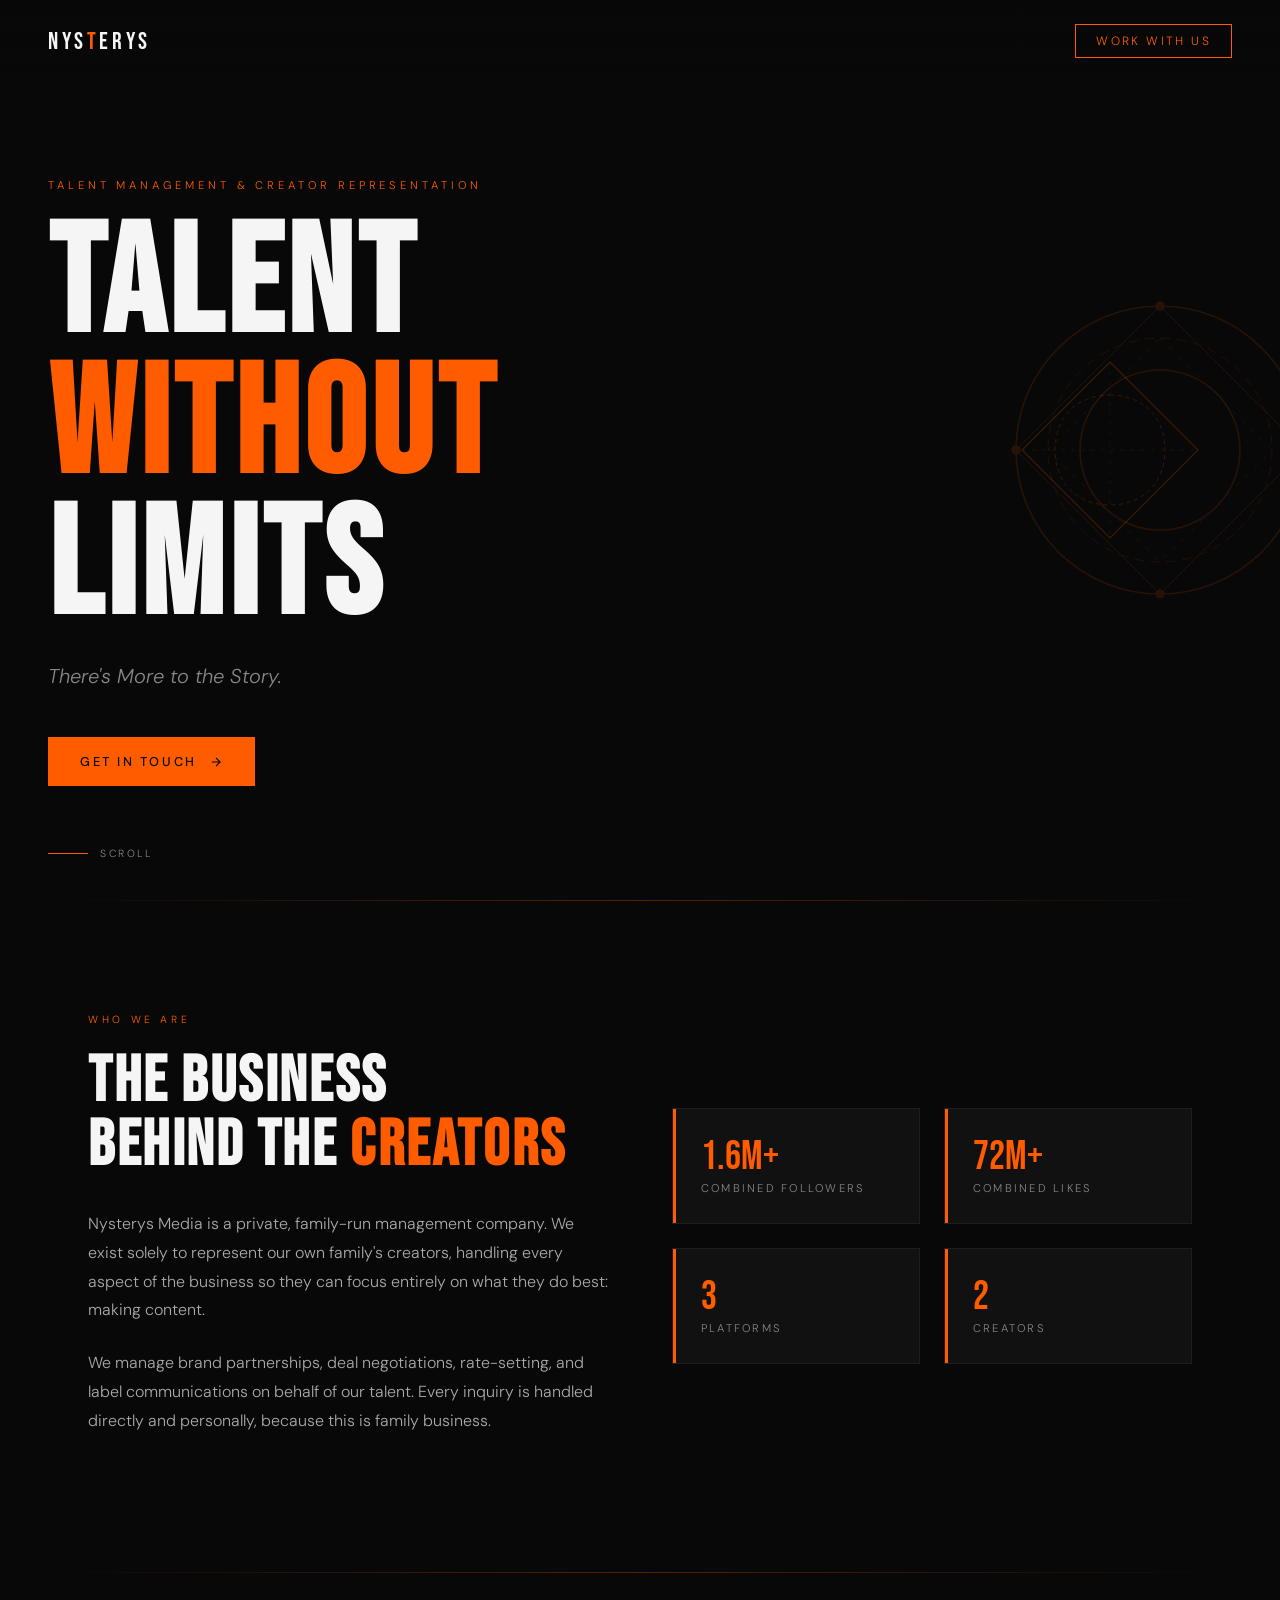
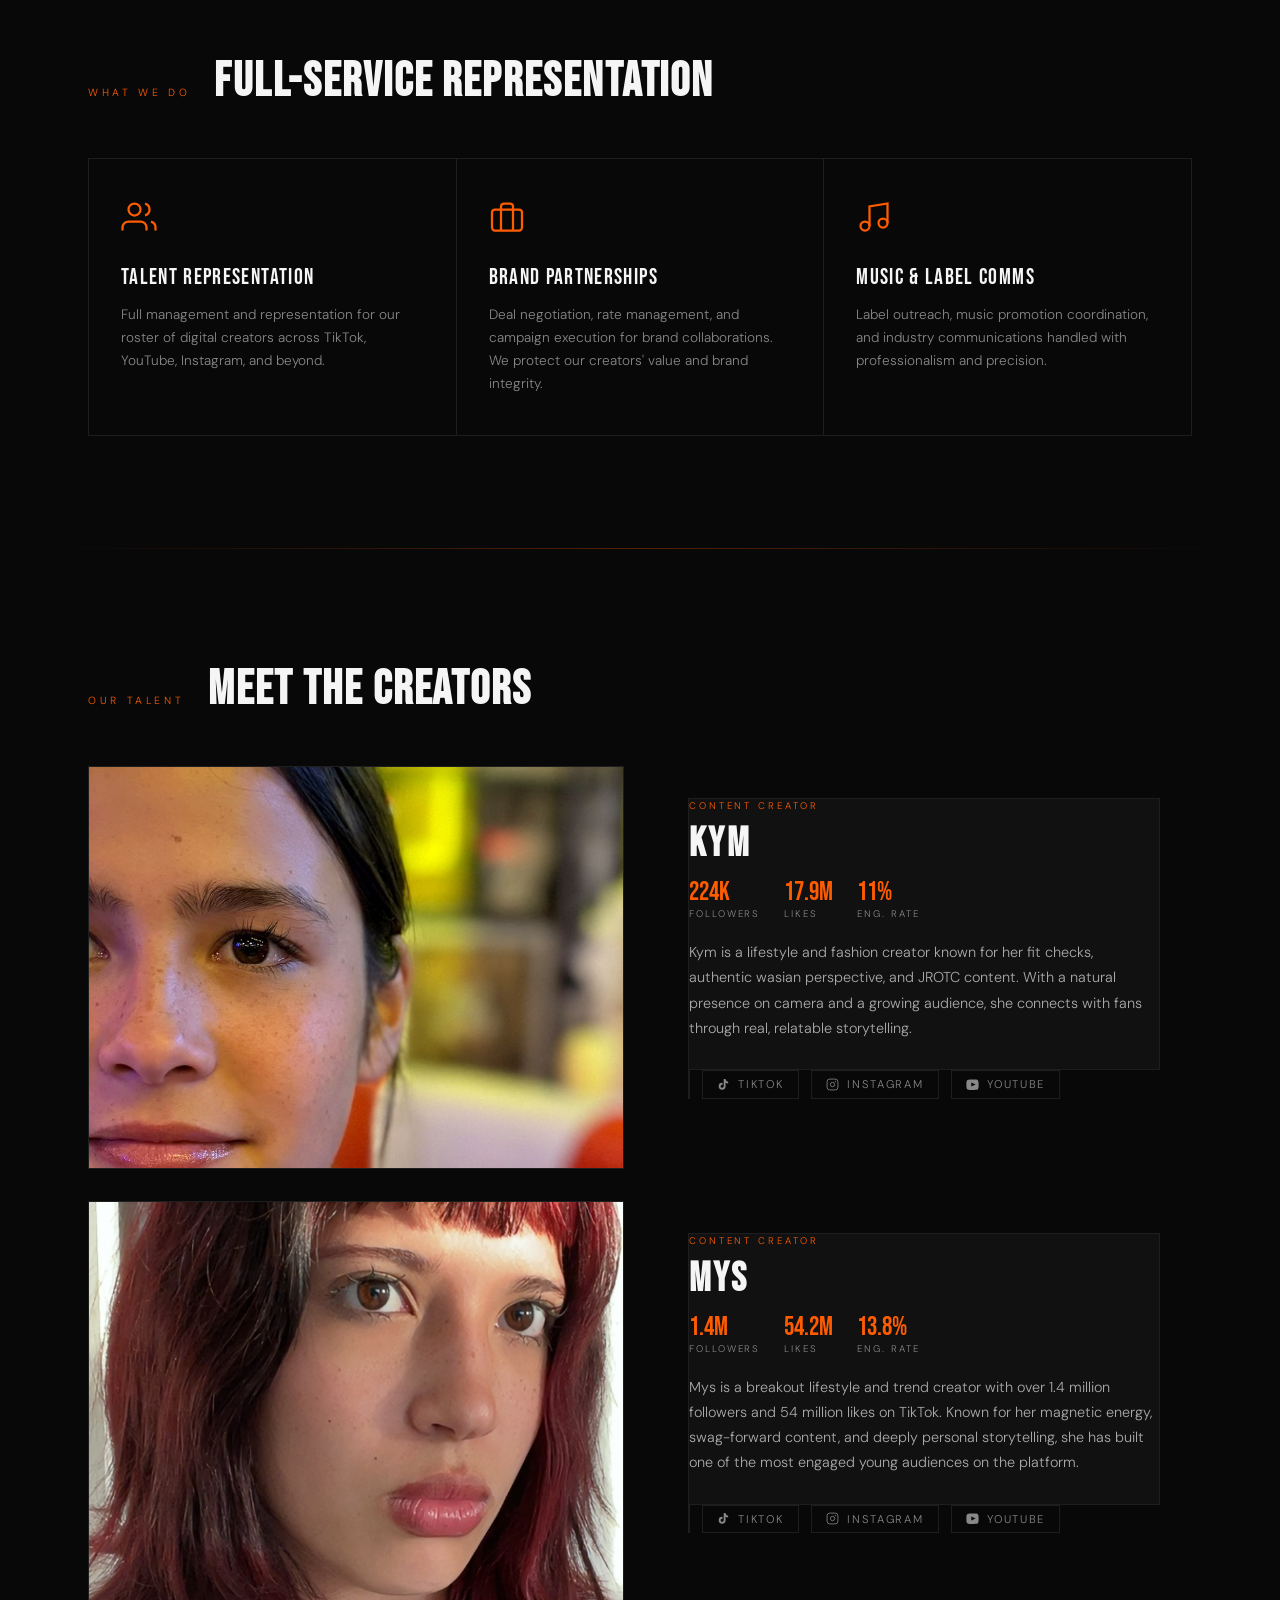
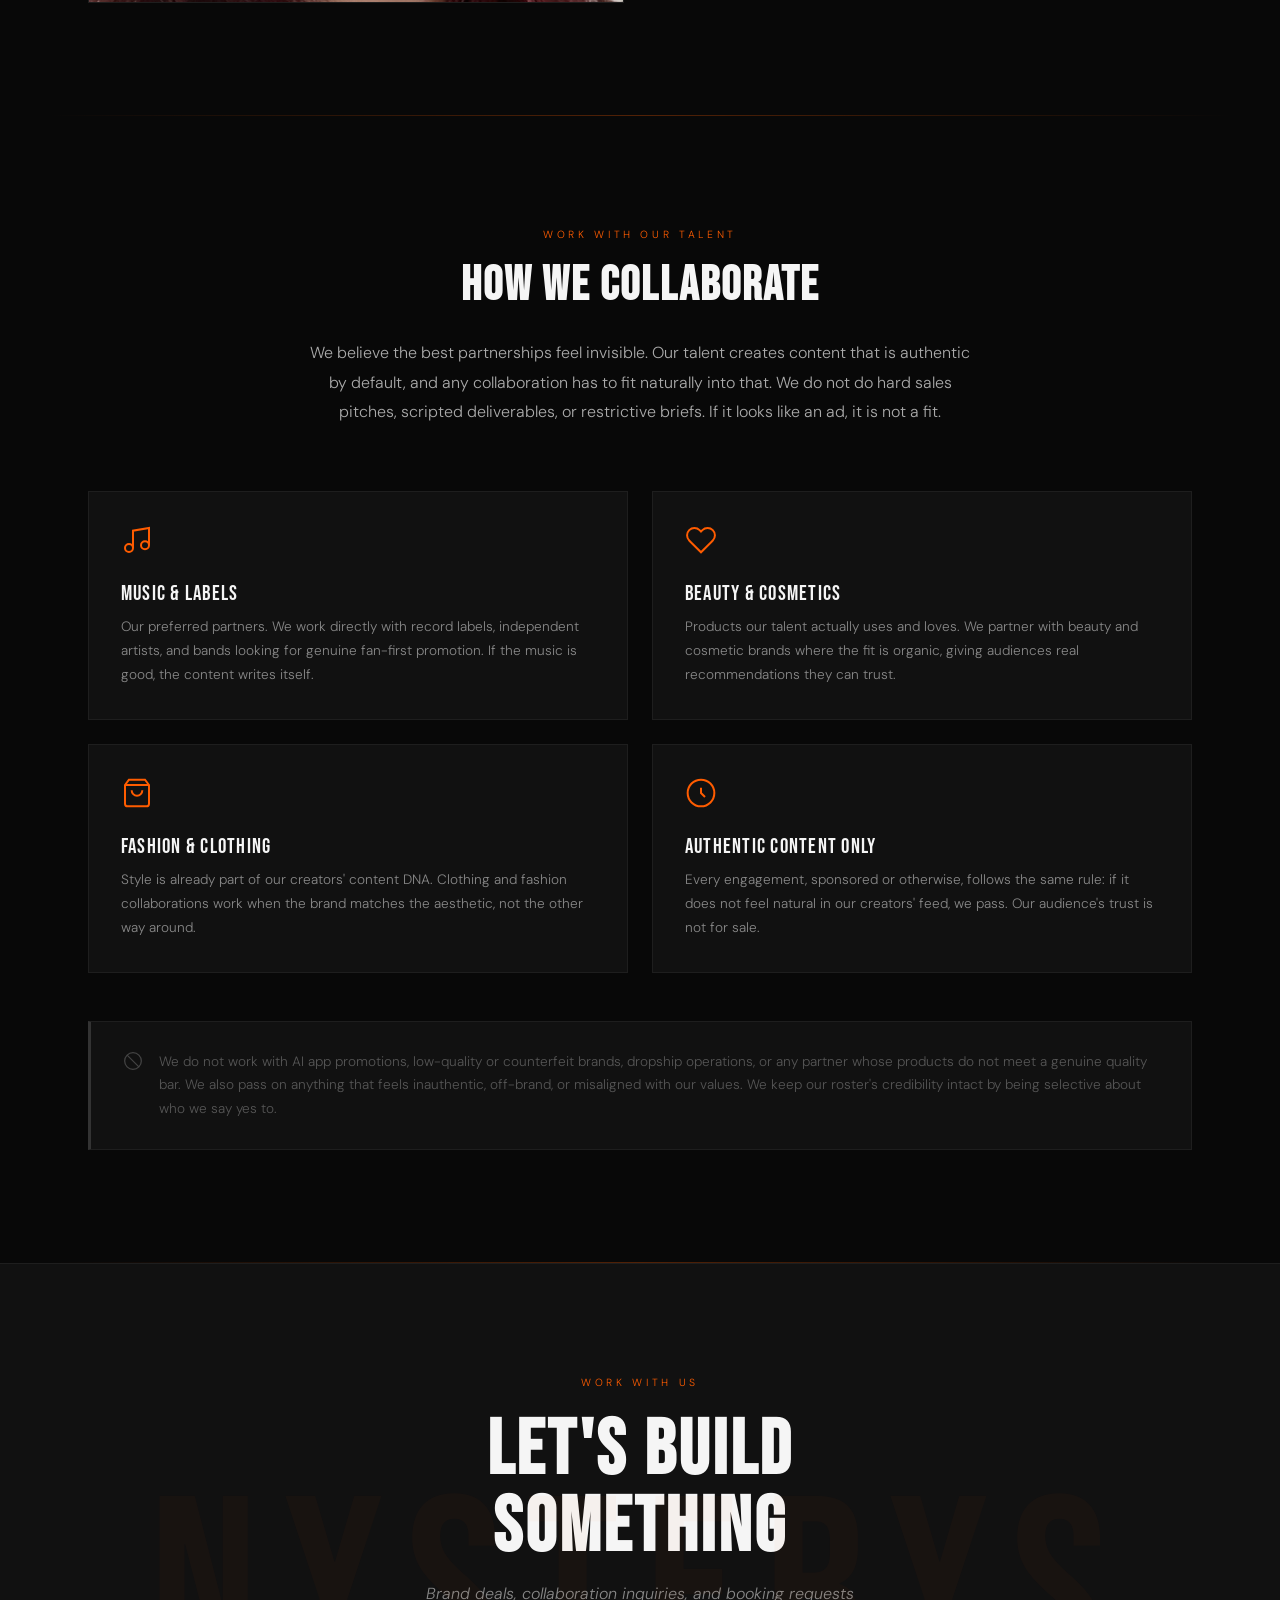
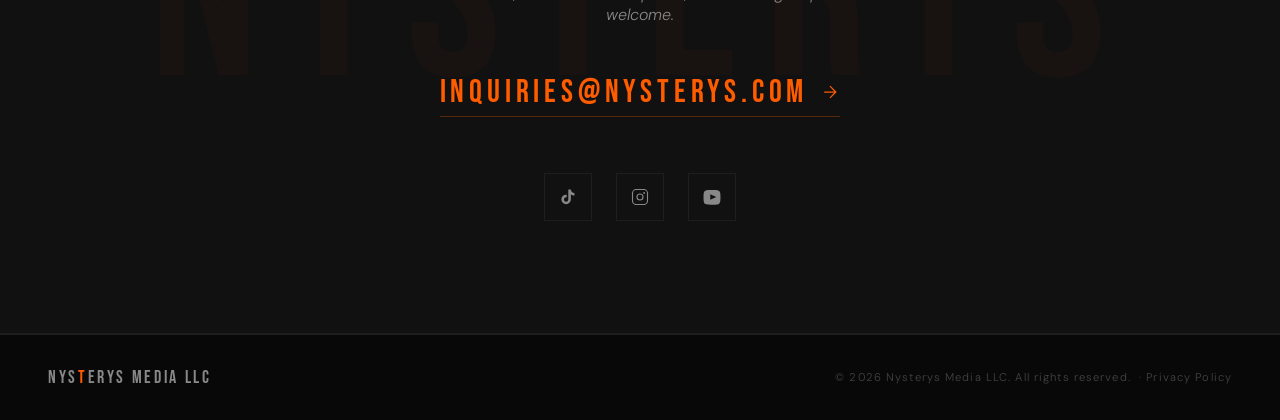
==== index.html @ 9667ef3a "Add creator pages, engagement rate, and Talent Without Limits headline" ====
<!DOCTYPE html>
<html lang="en">
 <head>
  <meta charset="utf-8"/>
  <meta content="width=device-width, initial-scale=1.0" name="viewport"/>
  <title>
   Nysterys Media
  </title>
  <link href="//fonts.googleapis.com" rel="dns-prefetch"/>
  <link crossorigin="" href="https://fonts.googleapis.com" rel="preconnect"/>
  <meta content="#080808" name="theme-color"/>
  <meta content="Nysterys Media is a private talent management company representing an exclusive roster of family creators across TikTok, YouTube, and Instagram." name="description"/>
  <meta content="Nysterys Media" property="og:title"/>
  <meta content="Private talent management representing 1.6M+ followers across TikTok, YouTube, and Instagram." property="og:description"/>
  <meta content="https://nysterys.com/kym.jpg" property="og:image"/>
  <meta content="https://nysterys.com" property="og:url"/>
  <meta content="website" property="og:type"/>
  <meta content="summary_large_image" name="twitter:card"/>
  <meta content="Nysterys Media" name="twitter:title"/>
  <meta content="Private talent management representing 1.6M+ followers across TikTok, YouTube, and Instagram." name="twitter:description"/>
  <meta content="https://nysterys.com/kym.jpg" name="twitter:image"/>
  <link href="https://fonts.googleapis.com/css2?family=Bebas+Neue&amp;family=DM+Sans:ital,wght@0,300;0,400;0,500;1,300&amp;display=swap" rel="stylesheet"/>
  <style>
   *,
*::before,
*::after {
  box-sizing: border-box;
  margin: 0;
  padding: 0
}

:root {
  --black: #080808;
  --surface: #111;
  --border: #1e1e1e;
  --orange: #ff5c00;
  --orange2: #ff8c42;
  --white: #f5f5f5;
  --muted: #888
}

html {
  scroll-behavior: smooth
}

body {
  background: var(--black);
  color: var(--white);
  font-family: 'DM Sans', sans-serif;
  font-weight: 300;
  overflow-x: hidden
}

body::before {
  content: '';
  position: fixed;
  inset: 0;
  background-image: url("data:image/svg+xml,%3CsvgviewBox='00256256'xmlns='http://www.w3.org/2000/svg'%3E%3Cfilterid='n'%3E%3CfeTurbulencetype='fractalNoise'baseFrequency='.9'numOctaves='4'stitchTiles='stitch'/%3E%3C/filter%3E%3Crectwidth='100%25'height='100%25'filter='url(%23n)'opacity='.04'/%3E%3C/svg%3E");
  pointer-events: none;
  z-index: 1000;
  opacity: .35
}

nav {
  position: fixed;
  top: 0;
  left: 0;
  right: 0;
  display: flex;
  align-items: center;
  justify-content: space-between;
  padding: 1.5rem 3rem;
  z-index: 100;
  background: linear-gradient(to bottom, rgba(8, 8, 8, .95), transparent)
}

.nav-logo {
  font-family: 'Bebas Neue', sans-serif;
  font-size: 1.5rem;
  letter-spacing: .15em;
  color: var(--white);
  text-decoration: none
}

.nav-logo span {
  color: var(--orange)
}

.nav-cta {
  font-size: .75rem;
  letter-spacing: .2em;
  text-transform: uppercase;
  color: var(--orange);
  text-decoration: none;
  border: 1px solid var(--orange);
  padding: .5rem 1.25rem;
  transition: background .2s, color .2s
}

.nav-cta:hover {
  background: var(--orange);
  color: var(--black)
}

.hero {
  min-height: 100vh;
  display: flex;
  flex-direction: column;
  justify-content: center;
  align-items: flex-start;
  padding: 8rem 3rem 4rem;
  position: relative;
  overflow: hidden
}

.logo-mark {
  width: 320px;
  height: 320px;
  position: absolute;
  right: -40px;
  top: 50%;
  transform: translateY(-50%);
  opacity: .12;
  animation: spin 40s linear infinite
}

.logo-mark-inner {
  width: 220px;
  height: 220px;
  position: absolute;
  right: 60px;
  top: 50%;
  transform: translateY(-50%);
  opacity: .22;
  animation: spin 25s linear infinite reverse
}

@keyframes spin {
  to {
    transform: translateY(-50%) rotate(360deg)
  }
}

.hero-eyebrow {
  font-size: .7rem;
  letter-spacing: .35em;
  text-transform: uppercase;
  color: var(--orange);
  margin-bottom: 1.5rem;
  opacity: 0;
  animation: fadeUp .8s .2s forwards
}

.hero-title {
  font-family: 'Bebas Neue', sans-serif;
  font-size: clamp(4.5rem, 12vw, 10rem);
  line-height: .92;
  letter-spacing: .03em;
  margin-bottom: 1.5rem;
  opacity: 0;
  animation: fadeUp .8s .4s forwards
}

.hero-title .accent {
  color: var(--orange)
}

.hero-tagline {
  font-size: clamp(1rem, 2vw, 1.25rem);
  font-weight: 300;
  font-style: italic;
  color: var(--muted);
  margin-bottom: 3rem;
  max-width: 480px;
  opacity: 0;
  animation: fadeUp .8s .6s forwards
}

.hero-cta {
  display: inline-flex;
  align-items: center;
  gap: .75rem;
  background: var(--orange);
  color: var(--black);
  font-size: .8rem;
  font-weight: 500;
  letter-spacing: .2em;
  text-transform: uppercase;
  text-decoration: none;
  padding: 1rem 2rem;
  opacity: 0;
  animation: fadeUp .8s .8s forwards;
  transition: background .2s, gap .2s
}

.hero-cta:hover {
  background: var(--orange2);
  gap: 1.25rem
}

.hero-cta svg {
  width: 14px;
  height: 14px
}

.hero-scroll {
  position: absolute;
  bottom: 2.5rem;
  left: 3rem;
  display: flex;
  align-items: center;
  gap: .75rem;
  font-size: .65rem;
  letter-spacing: .25em;
  text-transform: uppercase;
  color: var(--muted);
  opacity: 0;
  animation: fadeUp .8s 1.2s forwards
}

.scroll-line {
  width: 40px;
  height: 1px;
  background: var(--orange);
  animation: scrollPulse 2s infinite
}

@keyframes scrollPulse {

  0%,
  100% {
    width: 40px
  }

  50% {
    width: 60px
  }
}

@keyframes fadeUp {
  from {
    opacity: 0;
    transform: translateY(24px)
  }

  to {
    opacity: 1;
    transform: translateY(0)
  }
}

.divider {
  height: 1px;
  background: linear-gradient(to right, transparent, var(--orange), transparent);
  margin: 0 3rem;
  opacity: .3
}

.about {
  padding: 7rem 3rem;
  display: grid;
  grid-template-columns: 1fr 1fr;
  gap: 4rem;
  align-items: center;
  max-width: 1200px;
  margin: 0 auto
}

.about-label {
  font-size: .65rem;
  letter-spacing: .35em;
  text-transform: uppercase;
  color: var(--orange);
  margin-bottom: 1.5rem
}

.about-heading {
  font-family: 'Bebas Neue', sans-serif;
  font-size: clamp(2.5rem, 5vw, 4rem);
  line-height: 1;
  letter-spacing: .04em;
  margin-bottom: 2rem
}

.about-heading span {
  color: var(--orange)
}

.about-body {
  font-size: 1rem;
  line-height: 1.8;
  color: #aaa;
  margin-bottom: 1.5rem
}

.about-stats {
  display: grid;
  grid-template-columns: 1fr 1fr;
  gap: 1.5rem
}

.stat {
  background: var(--surface);
  border: 1px solid var(--border);
  padding: 1.75rem;
  position: relative;
  overflow: hidden
}

.stat::before {
  content: '';
  position: absolute;
  top: 0;
  left: 0;
  width: 3px;
  height: 100%;
  background: var(--orange)
}

.stat-number {
  font-family: 'Bebas Neue', sans-serif;
  font-size: 2.5rem;
  color: var(--orange);
  line-height: 1;
  margin-bottom: .25rem
}

.stat-label {
  font-size: .7rem;
  letter-spacing: .2em;
  text-transform: uppercase;
  color: var(--muted)
}

.services {
  padding: 5rem 3rem 7rem;
  max-width: 1200px;
  margin: 0 auto
}

.section-header {
  display: flex;
  align-items: baseline;
  gap: 1.5rem;
  margin-bottom: 3rem
}

.section-label {
  font-size: .65rem;
  letter-spacing: .35em;
  text-transform: uppercase;
  color: var(--orange)
}

.section-title {
  font-family: 'Bebas Neue', sans-serif;
  font-size: clamp(2rem, 4vw, 3rem);
  letter-spacing: .04em
}

.services-grid {
  display: grid;
  grid-template-columns: repeat(3, 1fr);
  gap: 1px;
  background: var(--border);
  border: 1px solid var(--border)
}

.service-card {
  background: var(--black);
  padding: 2.5rem 2rem;
  transition: background .3s;
  position: relative;
  overflow: hidden
}

.service-card::after {
  content: '';
  position: absolute;
  bottom: 0;
  left: 0;
  right: 0;
  height: 2px;
  background: var(--orange);
  transform: scaleX(0);
  transition: transform .3s;
  transform-origin: left
}

.service-card:hover {
  background: var(--surface)
}

.service-card:hover::after {
  transform: scaleX(1)
}

.service-icon {
  width: 36px;
  height: 36px;
  margin-bottom: 1.5rem;
  color: var(--orange)
}

.service-name {
  font-family: 'Bebas Neue', sans-serif;
  font-size: 1.4rem;
  letter-spacing: .06em;
  margin-bottom: .75rem
}

.service-desc {
  font-size: .85rem;
  line-height: 1.7;
  color: var(--muted)
}

.contact {
  background: var(--surface);
  border-top: 1px solid var(--border);
  border-bottom: 1px solid var(--border);
  padding: 7rem 3rem;
  text-align: center;
  position: relative;
  overflow: hidden
}

.contact::before {
  content: 'NYSTERYS';
  position: absolute;
  font-family: 'Bebas Neue', sans-serif;
  font-size: 20vw;
  color: rgba(255, 92, 0, .03);
  top: 50%;
  left: 50%;
  transform: translate(-50%, -50%);
  pointer-events: none;
  white-space: nowrap;
  letter-spacing: .1em
}

.contact-label {
  font-size: .65rem;
  letter-spacing: .35em;
  text-transform: uppercase;
  color: var(--orange);
  margin-bottom: 1.5rem
}

.contact-heading {
  font-family: 'Bebas Neue', sans-serif;
  font-size: clamp(2.5rem, 6vw, 5rem);
  letter-spacing: .04em;
  line-height: 1;
  margin-bottom: 1rem
}

.contact-sub {
  font-size: 1rem;
  color: var(--muted);
  font-style: italic;
  margin-bottom: 3rem;
  max-width: 440px;
  margin-left: auto;
  margin-right: auto
}

.contact-email {
  display: inline-flex;
  align-items: center;
  gap: .75rem;
  font-family: 'Bebas Neue', sans-serif;
  font-size: clamp(1.2rem, 3vw, 2rem);
  letter-spacing: .15em;
  color: var(--orange);
  text-decoration: none;
  border-bottom: 1px solid rgba(255, 92, 0, .3);
  padding-bottom: .25rem;
  transition: border-color .2s, gap .2s;
  margin-bottom: 3.5rem
}

.contact-email:hover {
  border-color: var(--orange);
  gap: 1.25rem
}

.social-links {
  display: flex;
  justify-content: center;
  gap: 1.5rem
}

.social-link {
  display: flex;
  align-items: center;
  justify-content: center;
  width: 48px;
  height: 48px;
  border: 1px solid var(--border);
  color: var(--muted);
  text-decoration: none;
  transition: border-color .2s, color .2s, background .2s
}

.social-link:hover {
  border-color: var(--orange);
  color: var(--orange);
  background: rgba(255, 92, 0, .06)
}

.social-link svg {
  width: 18px;
  height: 18px
}

footer {
  padding: 2rem 3rem;
  display: flex;
  align-items: center;
  justify-content: space-between;
  border-top: 1px solid var(--border)
}

.footer-logo {
  font-family: 'Bebas Neue', sans-serif;
  font-size: 1.1rem;
  letter-spacing: .15em;
  color: var(--muted)
}

.footer-logo span {
  color: var(--orange)
}

.footer-copy {
  font-size: .7rem;
  letter-spacing: .1em;
  color: #444
}

.roster {
  padding: 7rem 3rem;
  max-width: 1200px;
  margin: 0 auto
}

.roster-grid {
  display: grid;
  grid-template-columns: 1fr 1fr;
  gap: 2rem;
  margin-top: 3rem
}

.talent-card {
  background: var(--surface);
  border: 1px solid var(--border);
  overflow: hidden;
  position: relative;
  transition: border-color .3s;
  display: block;
  text-decoration: none;
  color: inherit;
  cursor: pointer
}

.talent-card:hover {
  border-color: var(--orange)
}

.talent-card::before {
  content: '';
  position: absolute;
  top: 0;
  left: 0;
  right: 0;
  height: 3px;
  background: linear-gradient(to right, var(--orange), var(--orange2));
  transform: scaleX(0);
  transform-origin: left;
  transition: transform .4s ease;
  z-index: 2
}

.talent-card:hover::before {
  transform: scaleX(1)
}

.talent-photo {
  width: 100%;
  aspect-ratio: 4/3;
  background: #161616;
  position: relative;
  overflow: hidden;
  display: flex;
  align-items: center;
  justify-content: center
}

.talent-photo img {
  width: 100%;
  height: 100%;
  object-fit: cover;
  display: block;
  transition: transform .5s ease
}

.talent-card:hover .talent-photo img {
  transform: scale(1.04)
}

.talent-placeholder {
  width: 100%;
  height: 100%;
  display: flex;
  align-items: center;
  justify-content: center;
  background: linear-gradient(135deg, #141414 0, #1a1a1a 100%);
  position: relative;
  overflow: hidden
}

.talent-placeholder::after {
  content: '';
  position: absolute;
  inset: 0;
  background: radial-gradient(ellipse at 50% 0, rgba(255, 92, 0, .08) 0, transparent 70%)
}

.placeholder-initial {
  font-family: 'Bebas Neue', sans-serif;
  font-size: 8rem;
  color: rgba(255, 92, 0, .15);
  letter-spacing: .05em;
  position: relative;
  z-index: 1;
  user-select: none
}

.placeholder-ring {
  position: absolute;
  border: 1px solid rgba(255, 92, 0, .1);
  border-radius: 50%
}

.placeholder-ring:nth-child(1) {
  width: 200px;
  height: 200px
}

.placeholder-ring:nth-child(2) {
  width: 280px;
  height: 280px;
  border-style: dashed
}

.placeholder-ring:nth-child(3) {
  width: 360px;
  height: 360px
}

.talent-body {
  padding: 2rem
}

.talent-tag {
  font-size: .6rem;
  letter-spacing: .3em;
  text-transform: uppercase;
  color: var(--orange);
  margin-bottom: .75rem
}

.talent-name {
  font-family: 'Bebas Neue', sans-serif;
  font-size: 2.5rem;
  letter-spacing: .06em;
  line-height: 1;
  margin-bottom: 1rem
}

.talent-bio {
  font-size: .9rem;
  line-height: 1.75;
  color: #aaa;
  margin-bottom: 1.75rem
}

.talent-socials {
  display: flex;
  gap: .75rem
}

.talent-social {
  display: inline-flex;
  align-items: center;
  gap: .5rem;
  font-size: .7rem;
  letter-spacing: .15em;
  text-transform: uppercase;
  color: var(--muted);
  text-decoration: none;
  border: 1px solid var(--border);
  padding: .4rem .9rem;
  transition: border-color .2s, color .2s
}

.talent-social:hover {
  border-color: var(--orange);
  color: var(--orange)
}

.talent-social svg {
  width: 13px;
  height: 13px
}

@media(max-width:768px) {
  nav {
    padding: 1.25rem 1.5rem
  }

  .hero {
    padding: 7rem 1.5rem 4rem
  }

  .logo-mark,
  .logo-mark-inner {
    display: none
  }

  .about {
    grid-template-columns: 1fr;
    padding: 4rem 1.5rem
  }

  .services {
    padding: 3rem 1.5rem 5rem
  }

  .services-grid {
    grid-template-columns: 1fr
  }

  .roster {
    padding: 4rem 1.5rem
  }

  .roster-grid {
    grid-template-columns: 1fr
  }

  .contact {
    padding: 5rem 1.5rem
  }

  footer {
    flex-direction: column;
    gap: 1rem;
    text-align: center;
    padding: 1.5rem
  }

  .hero-scroll {
    left: 1.5rem
  }

  .divider {
    margin: 0 1.5rem
  }
}

.talent-stats {
  display: flex;
  gap: 1.5rem;
  margin-bottom: 1.25rem
}

.talent-stat {
  display: flex;
  flex-direction: column
}

.stat-val {
  font-family: 'Bebas Neue', sans-serif;
  font-size: 1.6rem;
  color: var(--orange);
  line-height: 1
}

.stat-lbl {
  font-size: .6rem;
  letter-spacing: .2em;
  text-transform: uppercase;
  color: var(--muted);
  margin-top: .1rem
}

.partner {
  padding: 7rem 3rem;
  max-width: 1200px;
  margin: 0 auto
}

.partner-intro {
  max-width: 680px;
  margin: 0 auto 4rem;
  text-align: center
}

.partner-intro .section-label {
  display: block;
  margin-bottom: 1rem
}

.partner-intro .section-title {
  margin-bottom: 1.5rem
}

.partner-intro p {
  font-size: 1rem;
  line-height: 1.85;
  color: #aaa
}

.partner-grid {
  display: grid;
  grid-template-columns: 1fr 1fr;
  gap: 1.5rem;
  margin-bottom: 3rem
}

.partner-card {
  background: var(--surface);
  border: 1px solid var(--border);
  padding: 2rem;
  position: relative;
  overflow: hidden;
  transition: border-color .3s
}

.partner-card::before {
  content: '';
  position: absolute;
  top: 0;
  left: 0;
  width: 3px;
  height: 100%;
  background: var(--orange);
  transform: scaleY(0);
  transition: transform .3s;
  transform-origin: top
}

.partner-card:hover {
  border-color: var(--orange)
}

.partner-card:hover::before {
  transform: scaleY(1)
}

.partner-card-icon {
  width: 32px;
  height: 32px;
  color: var(--orange);
  margin-bottom: 1.25rem
}

.partner-card-title {
  font-family: 'Bebas Neue', sans-serif;
  font-size: 1.3rem;
  letter-spacing: .06em;
  margin-bottom: .6rem
}

.partner-card-text {
  font-size: .85rem;
  line-height: 1.75;
  color: var(--muted)
}

.partner-nope {
  background: var(--surface);
  border: 1px solid var(--border);
  border-left: 3px solid #333;
  padding: 1.75rem 2rem;
  display: flex;
  align-items: flex-start;
  gap: 1rem
}

.partner-nope-icon {
  flex-shrink: 0;
  margin-top: .1rem;
  color: #444
}

.partner-nope-text {
  font-size: .85rem;
  line-height: 1.75;
  color: #555
}

@media(max-width:768px) {
  .partner {
    padding: 4rem 1.5rem
  }

  .partner-grid {
    grid-template-columns: 1fr
  }
}
  </style>
 </head>
 <body>
  <nav>
   <a class="nav-logo" href="#">
    NYS<span>T</span>ERYS
   </a>
   <a class="nav-cta" href="#contact">
    Work With Us
   </a>
  </nav>
  <section class="hero">
   <svg class="logo-mark" fill="none" viewBox="0 0 200 200" xmlns="http://www.w3.org/2000/svg">
    <circle cx="100" cy="100" r="90" stroke="#FF5C00" stroke-width="1">
    </circle>
    <circle cx="100" cy="100" r="70" stroke="#FF5C00" stroke-dasharray="6 4" stroke-width=".5">
    </circle>
    <circle cx="100" cy="100" r="50" stroke="#FF5C00" stroke-width="1">
    </circle>
    <path d="M100 10 L190 100 L100 190 L10 100 Z" stroke="#FF5C00" stroke-width=".5">
    </path>
    <path d="M100 30 L170 100 L100 170 L30 100 Z" stroke="#FF5C00" stroke-dasharray="3 5" stroke-width=".5">
    </path>
    <circle cx="100" cy="10" fill="#FF5C00" r="3">
    </circle>
    <circle cx="190" cy="100" fill="#FF5C00" r="3">
    </circle>
    <circle cx="100" cy="190" fill="#FF5C00" r="3">
    </circle>
    <circle cx="10" cy="100" fill="#FF5C00" r="3">
    </circle>
   </svg>
   <svg class="logo-mark-inner" fill="none" viewBox="0 0 200 200" xmlns="http://www.w3.org/2000/svg">
    <path d="M100 20 L180 100 L100 180 L20 100 Z" stroke="#FF5C00" stroke-width="1">
    </path>
    <path d="M100 50 C130 50 150 70 150 100 C150 130 130 150 100 150 C70 150 50 130 50 100 C50 70 70 50 100 50Z" stroke="#FF5C00" stroke-dasharray="4 3" stroke-width=".75">
    </path>
    <line stroke="#FF5C00" stroke-dasharray="3 6" stroke-width=".4" x1="100" x2="100" y1="20" y2="180">
    </line>
    <line stroke="#FF5C00" stroke-dasharray="3 6" stroke-width=".4" x1="20" x2="180" y1="100" y2="100">
    </line>
   </svg>
   <p class="hero-eyebrow">
    Talent Management &amp; Creator Representation
   </p>
   <h1 class="hero-title">
    Talent
    <br/>
    <span class="accent">Without</span>
    <br/>
    Limits
   </h1>
   <p class="hero-tagline">
    There's More to the Story.
   </p>
   <a class="hero-cta" href="#contact">
    Get in Touch
    <svg fill="none" stroke="currentColor" stroke-width="2" viewBox="0 0 24 24">
     <path d="M5 12h14M12 5l7 7-7 7">
     </path>
    </svg>
   </a>
   <div class="hero-scroll">
    <span class="scroll-line">
    </span>
    Scroll
   </div>
  </section>
  <div class="divider">
  </div>
  <section class="about" id="about">
   <div>
    <p class="about-label">
     Who We Are
    </p>
    <h2 class="about-heading">
     The Business
     <br/>
     Behind the
     <span>
      Creators
     </span>
    </h2>
    <p class="about-body">
     Nysterys Media is a private, family-run management company. We exist solely to represent our own family's creators, handling every aspect of the business so they can focus entirely on what they do best: making content.
    </p>
    <p class="about-body">
     We manage brand partnerships, deal negotiations, rate-setting, and label communications on behalf of our talent. Every inquiry is handled directly and personally, because this is family business.
    </p>
   </div>
   <div class="about-stats">
    <div class="stat">
     <div class="stat-number" id="about-stat-val-0">
     </div>
     <div class="stat-label" id="about-stat-lbl-0">
     </div>
    </div>
    <div class="stat">
     <div class="stat-number" id="about-stat-val-1">
     </div>
     <div class="stat-label" id="about-stat-lbl-1">
     </div>
    </div>
    <div class="stat">
     <div class="stat-number" id="about-stat-val-2">
     </div>
     <div class="stat-label" id="about-stat-lbl-2">
     </div>
    </div>
    <div class="stat">
     <div class="stat-number" id="about-stat-val-3">
     </div>
     <div class="stat-label" id="about-stat-lbl-3">
     </div>
    </div>
   </div>
  </section>
  <div class="divider">
  </div>
  <section class="services" id="services">
   <div class="section-header">
    <span class="section-label">
     What We Do
    </span>
    <h2 class="section-title">
     Full-Service Representation
    </h2>
   </div>
   <div class="services-grid">
    <div class="service-card">
     <svg class="service-icon" fill="none" stroke="currentColor" stroke-width="1.5" viewBox="0 0 24 24">
      <path d="M17 21v-2a4 4 0 0 0-4-4H5a4 4 0 0 0-4 4v2">
      </path>
      <circle cx="9" cy="7" r="4">
      </circle>
      <path d="M23 21v-2a4 4 0 0 0-3-3.87M16 3.13a4 4 0 0 1 0 7.75">
      </path>
     </svg>
     <div class="service-name">
      Talent Representation
     </div>
     <p class="service-desc">
      Full management and representation for our roster of digital creators across TikTok, YouTube, Instagram, and beyond.
     </p>
    </div>
    <div class="service-card">
     <svg class="service-icon" fill="none" stroke="currentColor" stroke-width="1.5" viewBox="0 0 24 24">
      <rect height="14" rx="2" width="20" x="2" y="7">
      </rect>
      <path d="M16 21V5a2 2 0 0 0-2-2h-4a2 2 0 0 0-2 2v16">
      </path>
     </svg>
     <div class="service-name">
      Brand Partnerships
     </div>
     <p class="service-desc">
      Deal negotiation, rate management, and campaign execution for brand collaborations. We protect our creators' value and brand integrity.
     </p>
    </div>
    <div class="service-card">
     <svg class="service-icon" fill="none" stroke="currentColor" stroke-width="1.5" viewBox="0 0 24 24">
      <path d="M9 18V5l12-2v13">
      </path>
      <circle cx="6" cy="18" r="3">
      </circle>
      <circle cx="18" cy="16" r="3">
      </circle>
     </svg>
     <div class="service-name">
      Music &amp; Label Comms
     </div>
     <p class="service-desc">
      Label outreach, music promotion coordination, and industry communications handled with professionalism and precision.
     </p>
    </div>
   </div>
  </section>
  <div class="divider">
  </div>
  <section class="roster" id="roster">
   <div class="section-header">
    <span class="section-label">
     Our Talent
    </span>
    <h2 class="section-title">
     Meet the Creators
    </h2>
   </div>
   <div class="roster-grid" id="roster-grid">
   </div>
  </section>
  <div class="divider">
  </div>
  <section class="partner" id="partner">
   <div class="partner-intro">
    <span class="section-label">
     Work With Our Talent
    </span>
    <h2 class="section-title">
     How We Collaborate
    </h2>
    <p>
     We believe the best partnerships feel invisible. Our talent creates content that is authentic by default, and any collaboration has to fit naturally into that. We do not do hard sales pitches, scripted deliverables, or restrictive briefs. If it looks like an ad, it is not a fit.
    </p>
   </div>
   <div class="partner-grid">
    <div class="partner-card">
     <svg class="partner-card-icon" fill="none" stroke="currentColor" stroke-width="1.5" viewBox="0 0 24 24">
      <path d="M9 18V5l12-2v13">
      </path>
      <circle cx="6" cy="18" r="3">
      </circle>
      <circle cx="18" cy="16" r="3">
      </circle>
     </svg>
     <div class="partner-card-title">
      Music &amp; Labels
     </div>
     <p class="partner-card-text">
      Our preferred partners. We work directly with record labels, independent artists, and bands looking for genuine fan-first promotion. If the music is good, the content writes itself.
     </p>
    </div>
    <div class="partner-card">
     <svg class="partner-card-icon" fill="none" stroke="currentColor" stroke-width="1.5" viewBox="0 0 24 24">
      <path d="M20.84 4.61a5.5 5.5 0 0 0-7.78 0L12 5.67l-1.06-1.06a5.5 5.5 0 0 0-7.78 7.78l1.06 1.06L12 21.23l7.78-7.78 1.06-1.06a5.5 5.5 0 0 0 0-7.78z">
      </path>
     </svg>
     <div class="partner-card-title">
      Beauty &amp; Cosmetics
     </div>
     <p class="partner-card-text">
      Products our talent actually uses and loves. We partner with beauty and cosmetic brands where the fit is organic, giving audiences real recommendations they can trust.
     </p>
    </div>
    <div class="partner-card">
     <svg class="partner-card-icon" fill="none" stroke="currentColor" stroke-width="1.5" viewBox="0 0 24 24">
      <path d="M6 2L3 6v14a2 2 0 0 0 2 2h14a2 2 0 0 0 2-2V6l-3-4z">
      </path>
      <line x1="3" x2="21" y1="6" y2="6">
      </line>
      <path d="M16 10a4 4 0 0 1-8 0">
      </path>
     </svg>
     <div class="partner-card-title">
      Fashion &amp; Clothing
     </div>
     <p class="partner-card-text">
      Style is already part of our creators' content DNA. Clothing and fashion collaborations work when the brand matches the aesthetic, not the other way around.
     </p>
    </div>
    <div class="partner-card">
     <svg class="partner-card-icon" fill="none" stroke="currentColor" stroke-width="1.5" viewBox="0 0 24 24">
      <circle cx="12" cy="12" r="10">
      </circle>
      <path d="M12 8v4l3 3">
      </path>
     </svg>
     <div class="partner-card-title">
      Authentic Content Only
     </div>
     <p class="partner-card-text">
      Every engagement, sponsored or otherwise, follows the same rule: if it does not feel natural in our creators' feed, we pass. Our audience's trust is not for sale.
     </p>
    </div>
   </div>
   <div class="partner-nope">
    <svg class="partner-nope-icon" fill="none" height="20" stroke="currentColor" stroke-width="1.5" viewBox="0 0 24 24" width="20">
     <circle cx="12" cy="12" r="10">
     </circle>
     <line x1="4.93" x2="19.07" y1="4.93" y2="19.07">
     </line>
    </svg>
    <p class="partner-nope-text">
     We do not work with AI app promotions, low-quality or counterfeit brands, dropship operations, or any partner whose products do not meet a genuine quality bar. We also pass on anything that feels inauthentic, off-brand, or misaligned with our values. We keep our roster's credibility intact by being selective about who we say yes to.
    </p>
   </div>
  </section>
  <div class="divider">
  </div>
  <section class="contact" id="contact">
   <p class="contact-label">
    Work With Us
   </p>
   <h2 class="contact-heading">
    Let's Build
    <br/>
    Something
   </h2>
   <p class="contact-sub">
    Brand deals, collaboration inquiries, and booking requests welcome.
   </p>
   <a class="contact-email" href="mailto:inquiries@nysterys.com"> inquiries@nysterys.com <svg viewBox="0 0 24 24" fill="none" stroke="currentColor" stroke-width="1.5" width="20" height="20"><path d="M5 12h14M12 5l7 7-7 7"/></svg> </a>
   <div class="social-links">
    <a aria-label="TikTok" class="social-link" href="https://www.tiktok.com/@Nysterys" rel="noopener" target="_blank">
     <svg fill="currentColor" viewBox="0 0 24 24">
      <path d="M19.59 6.69a4.83 4.83 0 0 1-3.77-4.25V2h-3.45v13.67a2.89 2.89 0 0 1-2.88 2.5 2.89 2.89 0 0 1-2.89-2.89 2.89 2.89 0 0 1 2.89-2.89c.28 0 .54.04.79.1V9.01a6.27 6.27 0 0 0-.79-.05 6.34 6.34 0 0 0-6.34 6.34 6.34 6.34 0 0 0 6.34 6.34 6.34 6.34 0 0 0 6.33-6.34V8.69a8.18 8.18 0 0 0 4.78 1.52V6.75a4.85 4.85 0 0 1-1.01-.06z">
      </path>
     </svg>
    </a>
    <a aria-label="Instagram" class="social-link" href="https://www.instagram.com/nysterys/" rel="noopener" target="_blank">
     <svg fill="none" stroke="currentColor" stroke-width="1.5" viewBox="0 0 24 24">
      <rect height="20" rx="5" width="20" x="2" y="2">
      </rect>
      <circle cx="12" cy="12" r="4">
      </circle>
      <circle cx="17.5" cy="6.5" fill="currentColor" r=".5">
      </circle>
     </svg>
    </a>
    <a aria-label="YouTube" class="social-link" href="https://www.youtube.com/@Nysterys" rel="noopener" target="_blank">
     <svg fill="currentColor" viewBox="0 0 24 24">
      <path d="M23 7s-.3-2-1.2-2.8c-1.1-1.2-2.4-1.2-3-1.3C16.6 2.8 12 2.8 12 2.8s-4.6 0-6.8.2c-.6 0-1.9.1-3 1.3C1.3 5 1 7 1 7S.7 9.2.7 11.5v2.1C.7 16 1 18 1 18s.3 2 1.2 2.8c1.1 1.2 2.6 1.1 3.3 1.2C7.6 22.2 12 22.2 12 22.2s4.6 0 6.8-.3c.6-.1 1.9-.1 3-1.3.9-.8 1.2-2.8 1.2-2.8s.3-2.2.3-4.4v-2.1C23.3 9.2 23 7 23 7zM9.7 15.5V8.4l8.1 3.6-8.1 3.5z">
      </path>
     </svg>
    </a>
   </div>
  </section>
  <footer>
   <div class="footer-logo">
    NYS<span>T</span>ERYS MEDIA LLC
   </div>
   <div class="footer-copy">
    © 2026 Nysterys Media LLC. All rights reserved.  ·
    <a href="/privacy.html" onmouseout="this.style.color='#444'" onmouseover="this.style.color='#FF5C00'" style="color:#444;text-decoration:none;">
     Privacy Policy
    </a>
   </div>
  </footer>
  <script>
   // Fade-in on scroll
const observer = new IntersectionObserver(entries => {
  entries.forEach(e => {
    if (e.isIntersecting) {
      e.target.style.opacity = '1';
      e.target.style.transform = 'translateY(0)';
    }
  });
}, { threshold: 0.15, rootMargin: '0px 0px -50px 0px' });

document.querySelectorAll('.about, .services, .stat, .service-card, .partner-card, .partner-nope').forEach(el => {
  el.style.opacity = '0';
  el.style.transform = 'translateY(32px)';
  el.style.transition = 'opacity .7s ease, transform .7s ease';
  observer.observe(el);
});
  </script>
  <script>
   const ICONS = {
  tiktok: '<svg viewBox="0 0 24 24" fill="currentColor"><path d="M19.59 6.69a4.83 4.83 0 0 1-3.77-4.25V2h-3.45v13.67a2.89 2.89 0 0 1-2.88 2.5 2.89 2.89 0 0 1-2.89-2.89 2.89 2.89 0 0 1 2.89-2.89c.28 0 .54.04.79.1V9.01a6.27 6.27 0 0 0-.79-.05 6.34 6.34 0 0 0-6.34 6.34 6.34 6.34 0 0 0 6.34 6.34 6.34 6.34 0 0 0 6.33-6.34V8.69a8.18 8.18 0 0 0 4.78 1.52V6.75a4.85 4.85 0 0 1-1.01-.06z"/></svg>',
  instagram: '<svg viewBox="0 0 24 24" fill="none" stroke="currentColor" stroke-width="1.5"><rect x="2" y="2" width="20" height="20" rx="5"/><circle cx="12" cy="12" r="4"/><circle cx="17.5" cy="6.5" r=".5" fill="currentColor"/></svg>',
  youtube: '<svg viewBox="0 0 24 24" fill="currentColor"><path d="M23 7s-.3-2-1.2-2.8c-1.1-1.2-2.4-1.2-3-1.3C16.6 2.8 12 2.8 12 2.8s-4.6 0-6.8.2c-.6 0-1.9.1-3 1.3C1.3 5 1 7 1 7S.7 9.2.7 11.5v2.1C.7 16 1 18 1 18s.3 2 1.2 2.8c1.1 1.2 2.6 1.1 3.3 1.2C7.6 22.2 12 22.2 12 22.2s4.6 0 6.8-.3c.6-.1 1.9-.1 3-1.3.9-.8 1.2-2.8 1.2-2.8s.3-2.2.3-4.4v-2.1C23.3 9.2 23 7 23 7zM9.7 15.5V8.4l8.1 3.6-8.1 3.5z"/></svg>'
};

function buildSocialLink(platform, url) {
  return '<a href="' + url + '" target="_blank" rel="noopener" class="talent-social" aria-label="' + platform + '">' +
    ICONS[platform] + ' ' + platform.toUpperCase() + '</a>';
}

function buildTalentCard(creator) {
  var socials = Object.entries(creator.socials)
    .map(function(entry) { return buildSocialLink(entry[0], entry[1]); })
    .join('');
  return '<a class="talent-card" href="creator.html?id=' + creator.id + '">' +
    '<div class="talent-photo">' +
      '<img src="' + creator.photo + '" loading="lazy" decoding="async" alt="' + creator.name + '" />' +
    '</div>' +
    '<div class="talent-body">' +
      '<p class="talent-tag">' + creator.tag + '</p>' +
      '<h3 class="talent-name">' + creator.name + '</h3>' +
      '<div class="talent-stats">' +
        '<div class="talent-stat"><span class="stat-val">' + creator.followers + '</span><span class="stat-lbl">Followers</span></div>' +
        '<div class="talent-stat"><span class="stat-val">' + creator.likes + '</span><span class="stat-lbl">Likes</span></div>' +
        '<div class="talent-stat"><span class="stat-val">' + creator.engagementRate + '</span><span class="stat-lbl">Eng. Rate</span></div>' +
      '</div>' +
      '<p class="talent-bio">' + creator.bio + '</p>' +
      '<div class="talent-socials">' + socials + '</div>' +
    '</div>' +
  '</a>';
}

fetch('data.json')
  .then(function(r) { return r.json(); })
  .then(function(data) {

    // Populate about stats
    data.about.stats.forEach(function(s, i) {
      var val = document.getElementById('about-stat-val-' + i);
      var lbl = document.getElementById('about-stat-lbl-' + i);
      if (val) val.textContent = s.value;
      if (lbl) lbl.textContent = s.label;
    });

    // Build and inject talent cards
    var grid = document.getElementById('roster-grid');
    if (grid) {
      grid.innerHTML = data.roster.map(buildTalentCard).join('');
    }
  })
  .catch(function(err) { console.error('Could not load data.json:', err); });
  </script>
 </body>
</html>
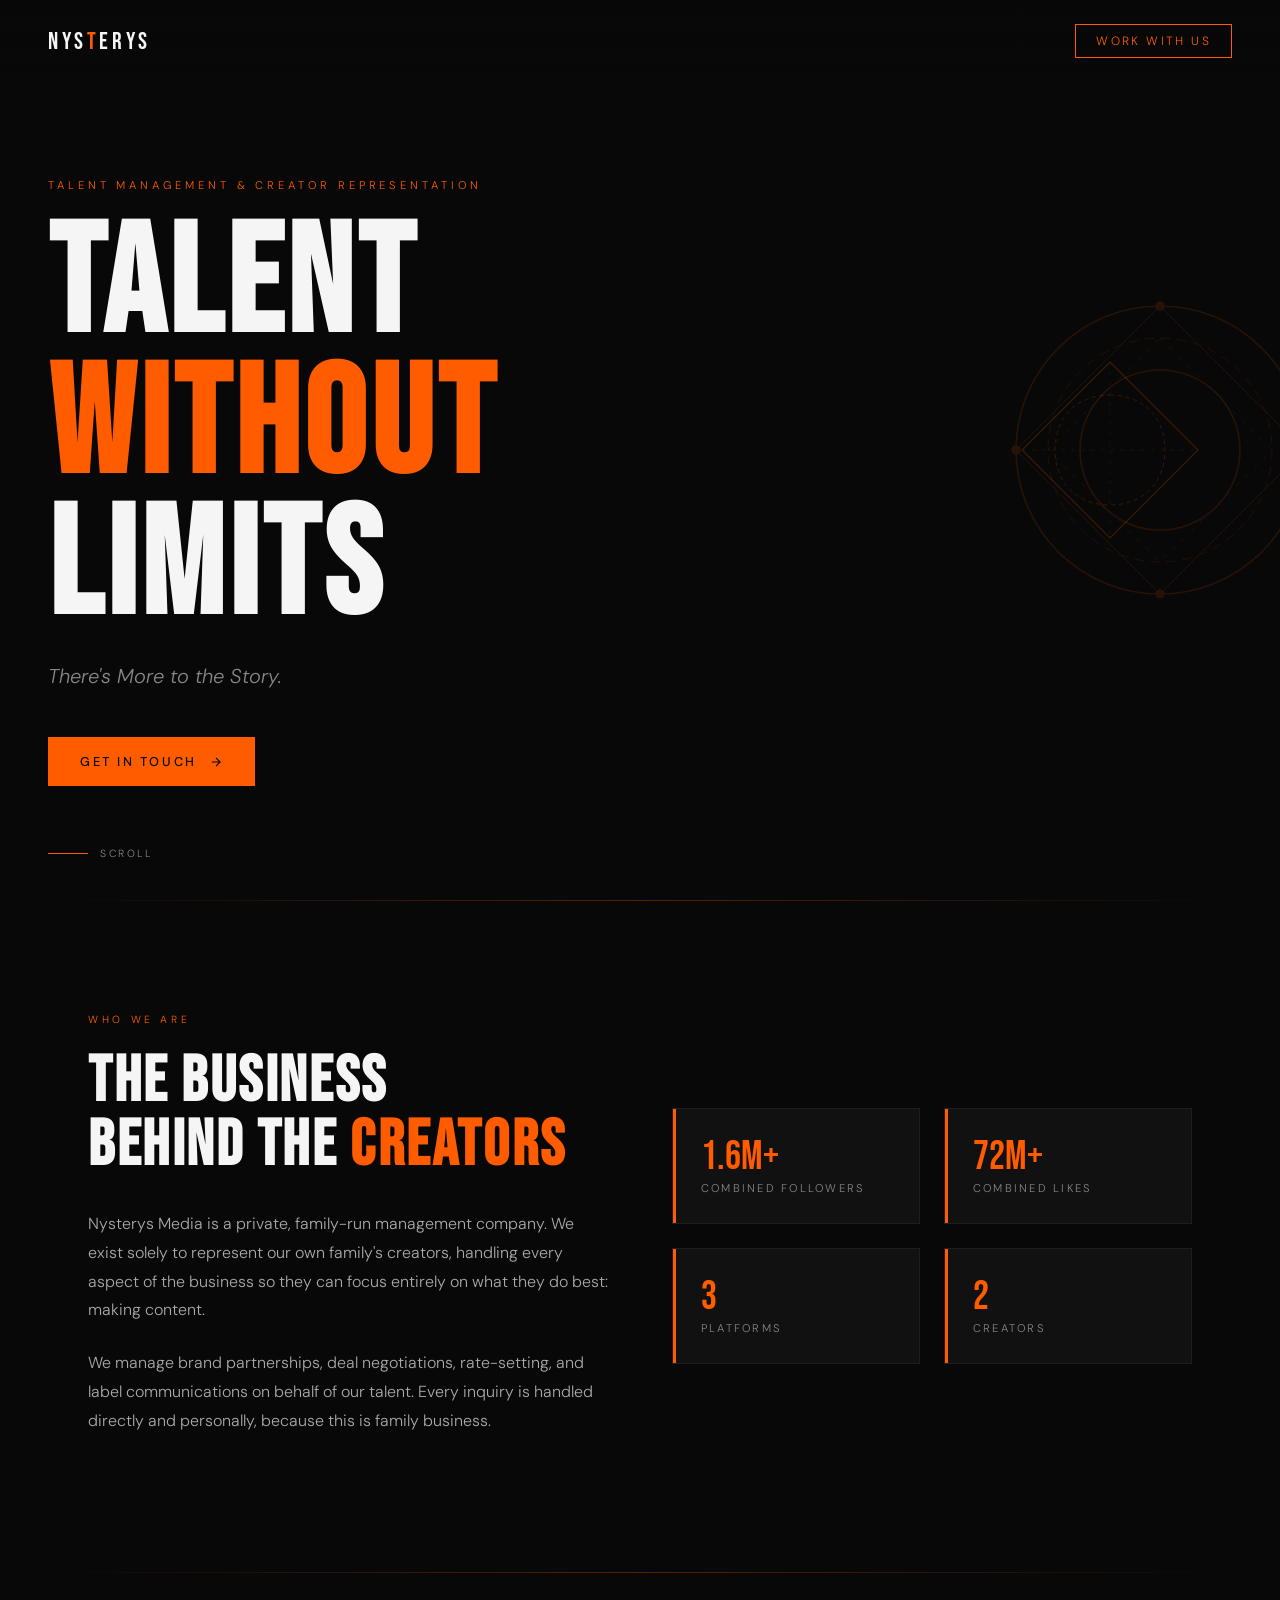
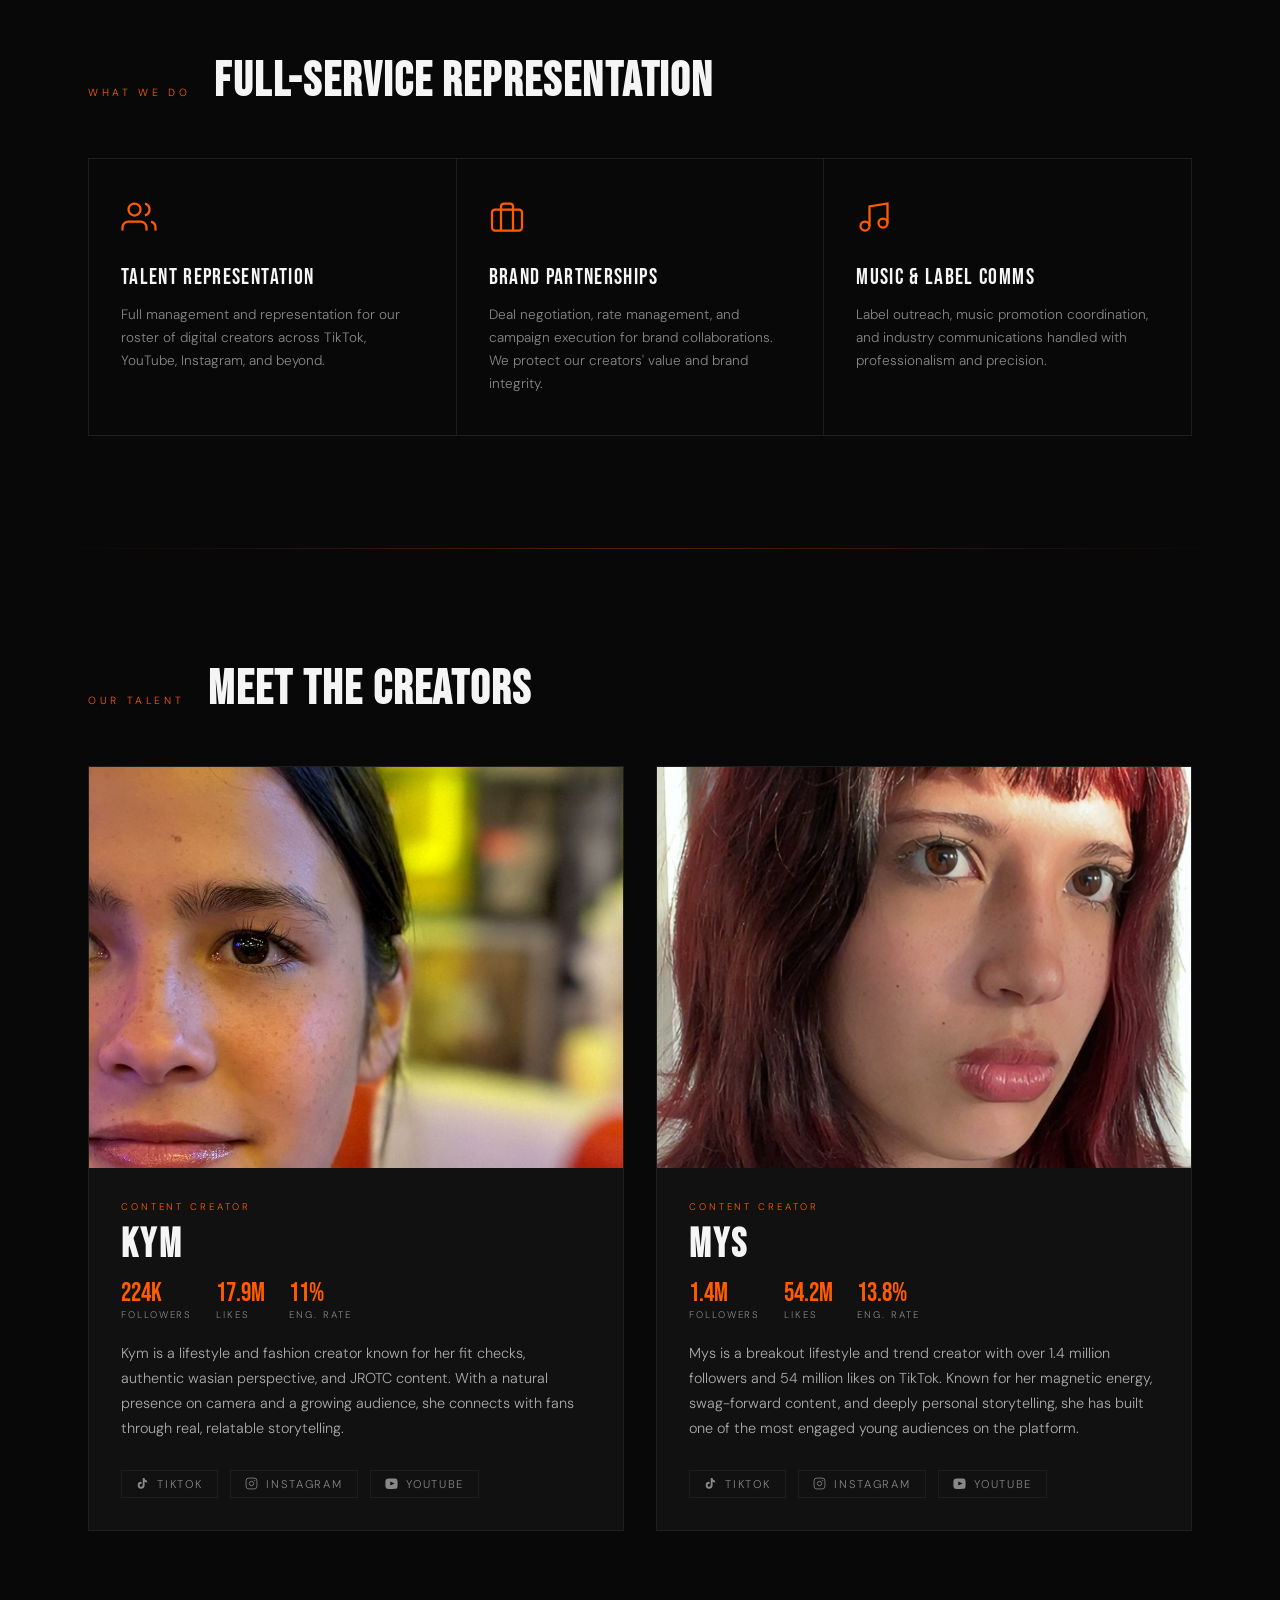
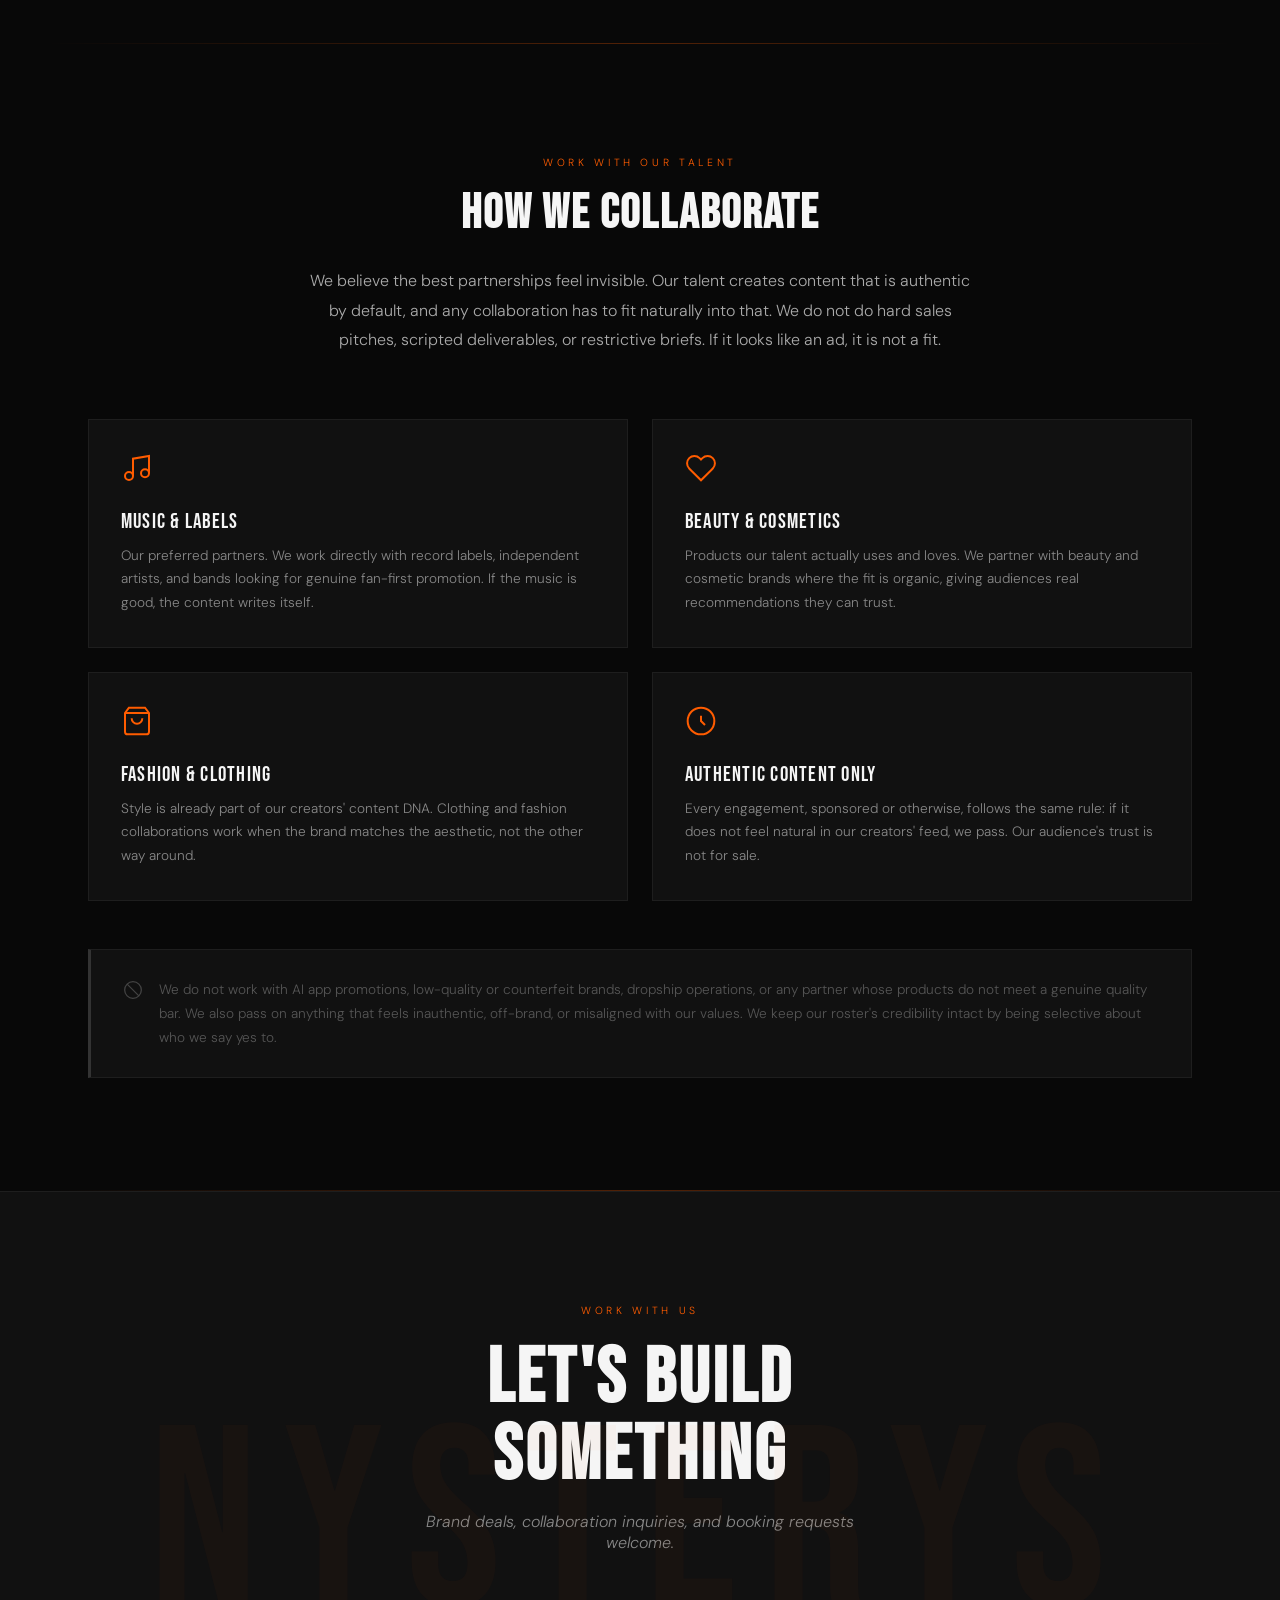
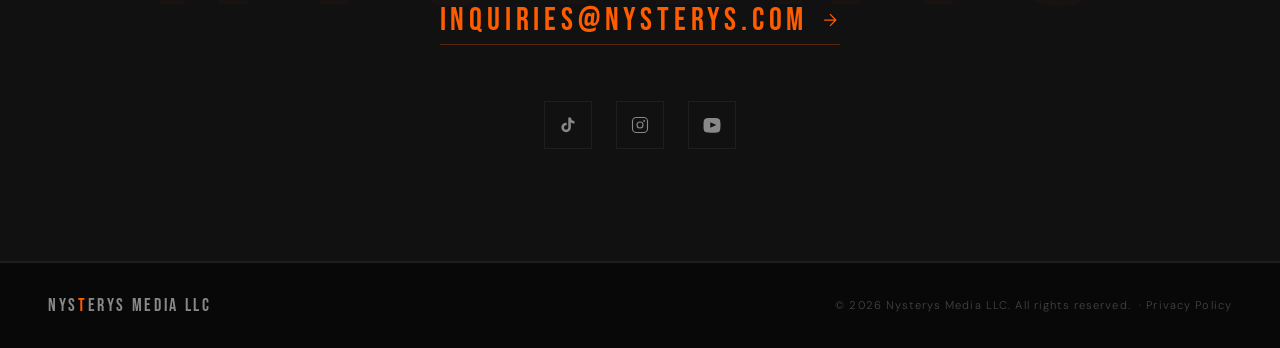
==== commit baa2534a: "Add creator pages, engagement rate, and Talent Without Limits headline" ====
--- a/index.html
+++ b/index.html
@@ -558,9 +558,6 @@
   overflow: hidden;
   position: relative;
   transition: border-color .3s;
-  display: block;
-  text-decoration: none;
-  color: inherit;
   cursor: pointer
 }
 
@@ -1273,7 +1270,7 @@
   var socials = Object.entries(creator.socials)
     .map(function(entry) { return buildSocialLink(entry[0], entry[1]); })
     .join('');
-  return '<a class="talent-card" href="creator.html?id=' + creator.id + '">' +
+  return '<div class="talent-card" onclick="window.location=\'creator.html?id=' + creator.id + '\'">' +
     '<div class="talent-photo">' +
       '<img src="' + creator.photo + '" loading="lazy" decoding="async" alt="' + creator.name + '" />' +
     '</div>' +
@@ -1288,7 +1285,7 @@
       '<p class="talent-bio">' + creator.bio + '</p>' +
       '<div class="talent-socials">' + socials + '</div>' +
     '</div>' +
-  '</a>';
+  '</div>';
 }
 
 fetch('data.json')
@@ -1307,6 +1304,12 @@
     var grid = document.getElementById('roster-grid');
     if (grid) {
       grid.innerHTML = data.roster.map(buildTalentCard).join('');
+      grid.querySelectorAll('.talent-card').forEach(function(el) {
+        el.style.opacity = '0';
+        el.style.transform = 'translateY(32px)';
+        el.style.transition = 'opacity .7s ease, transform .7s ease';
+        observer.observe(el);
+      });
     }
   })
   .catch(function(err) { console.error('Could not load data.json:', err); });
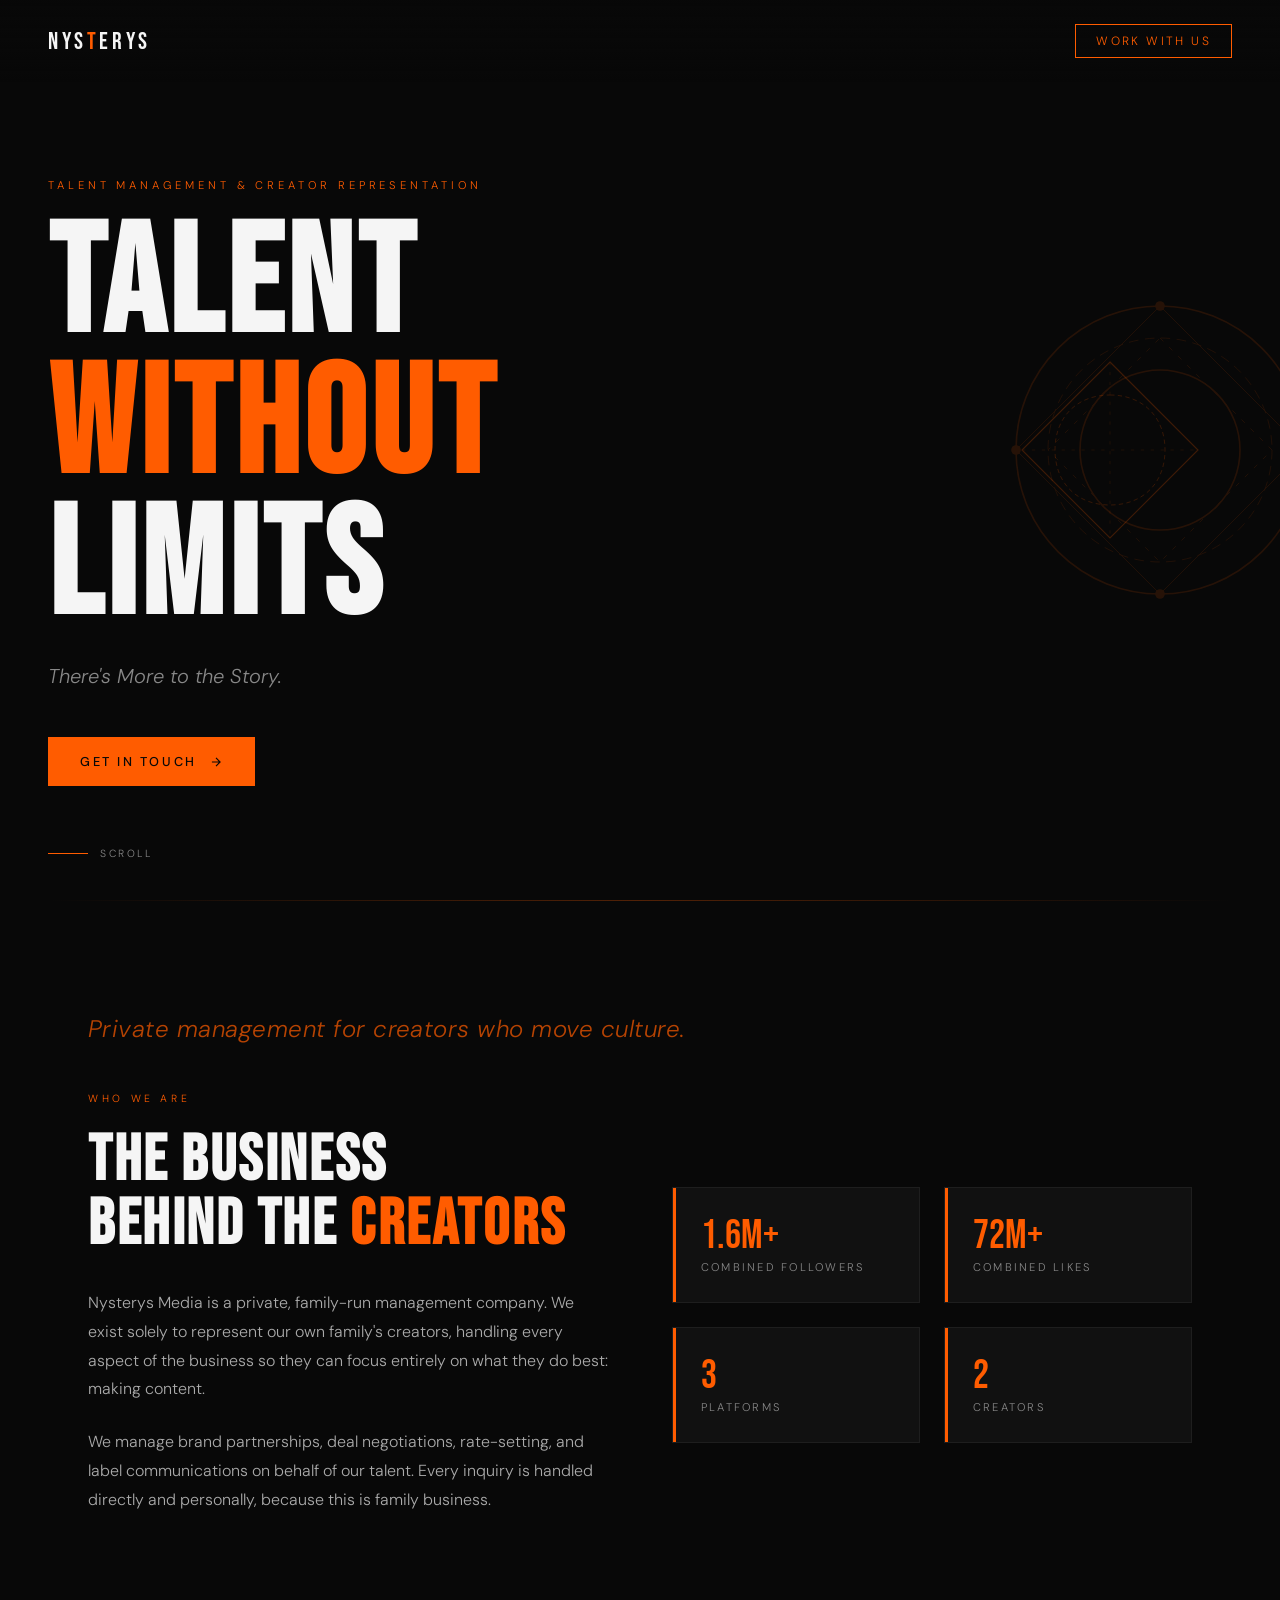
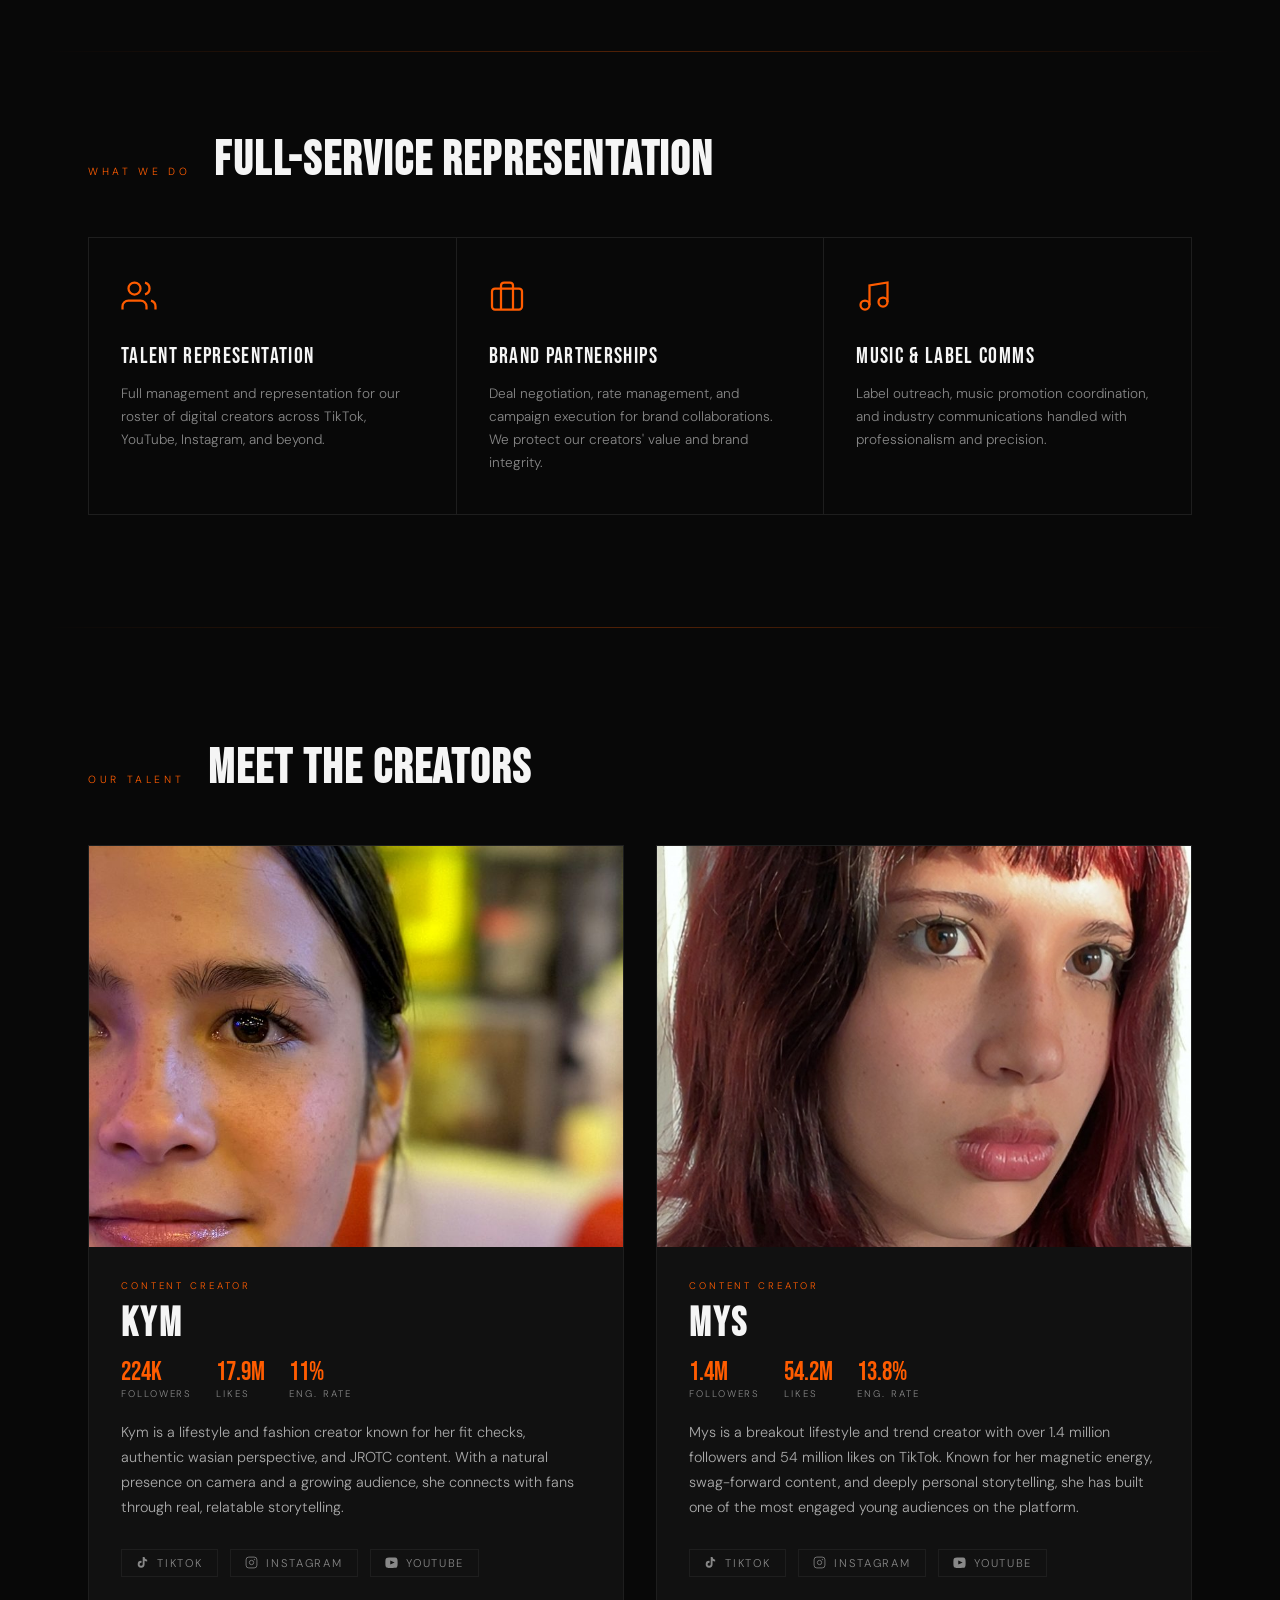
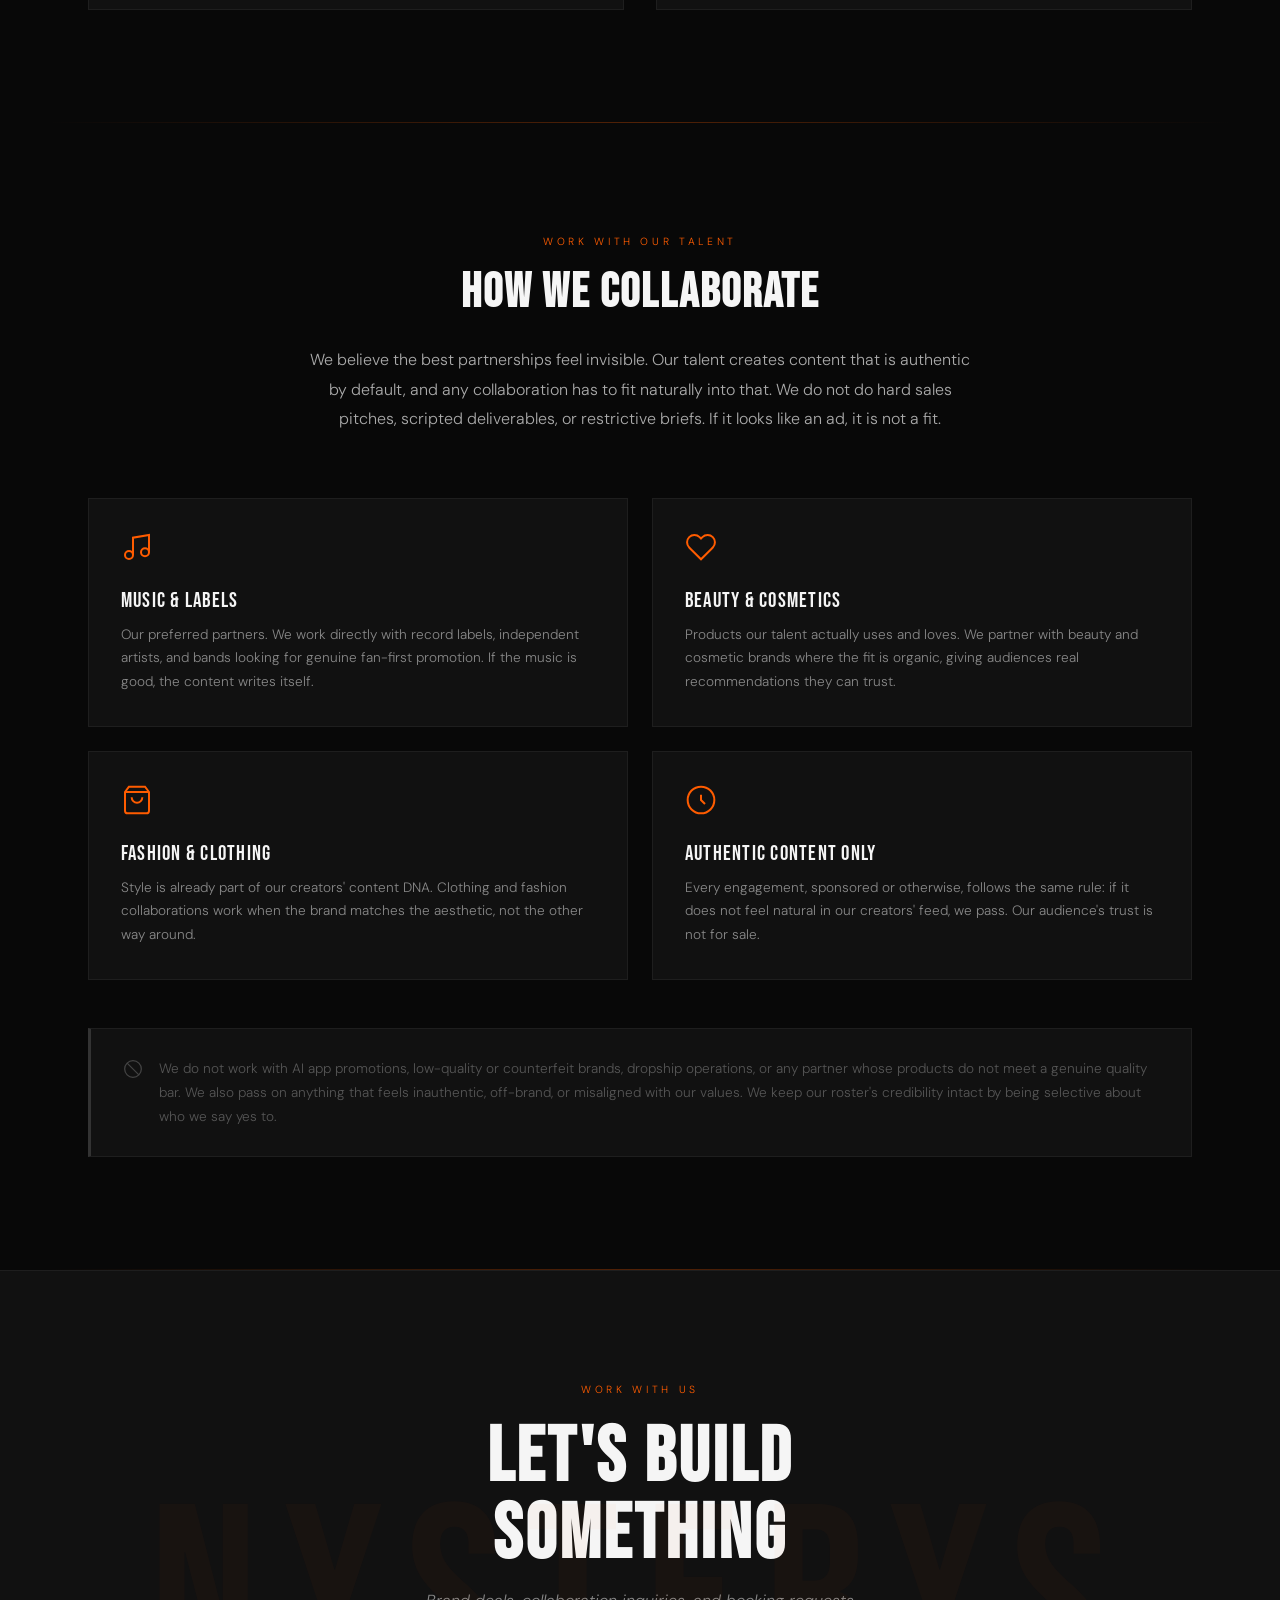
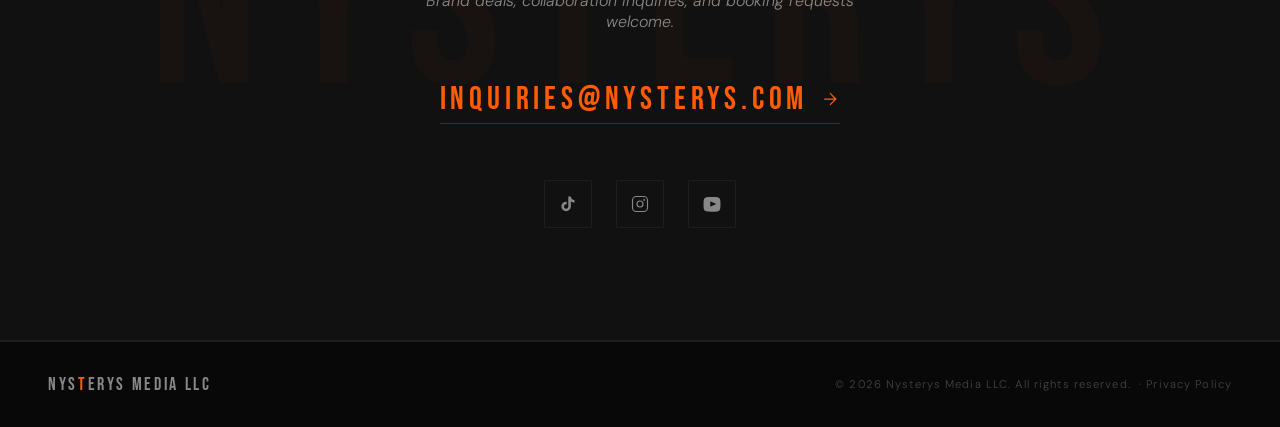
==== commit 62295484: "Add creator pages, engagement rate, and Talent Without Limits headline" ====
--- a/index.html
+++ b/index.html
@@ -264,6 +264,17 @@
   align-items: center;
   max-width: 1200px;
   margin: 0 auto
+}
+
+.about-statement {
+  grid-column: 1 / -1;
+  font-size: clamp(1.1rem, 2.5vw, 1.5rem);
+  font-style: italic;
+  font-weight: 300;
+  color: var(--orange);
+  opacity: .7;
+  letter-spacing: .02em;
+  margin-bottom: -1rem
 }
 
 .about-label {
@@ -979,6 +990,7 @@
   <div class="divider">
   </div>
   <section class="about" id="about">
+   <p class="about-statement">Private management for creators who move culture.</p>
    <div>
     <p class="about-label">
      Who We Are
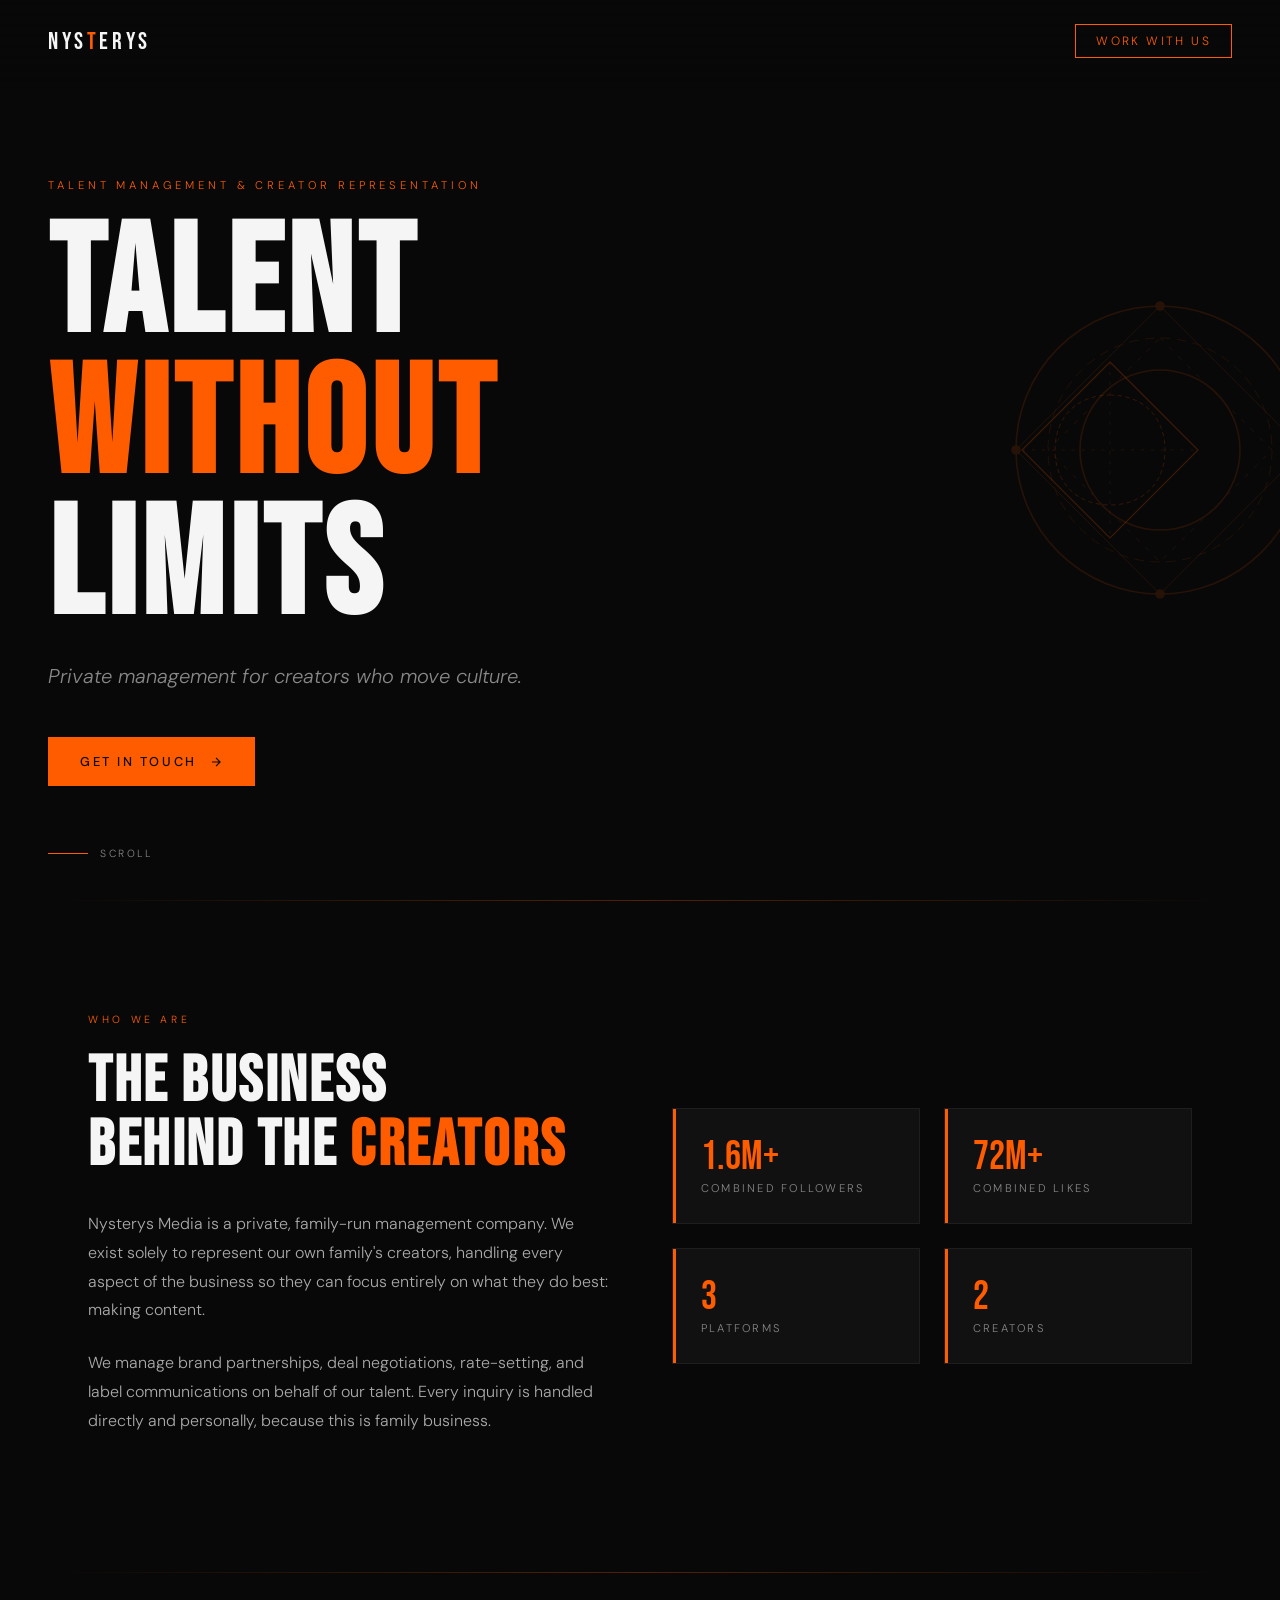
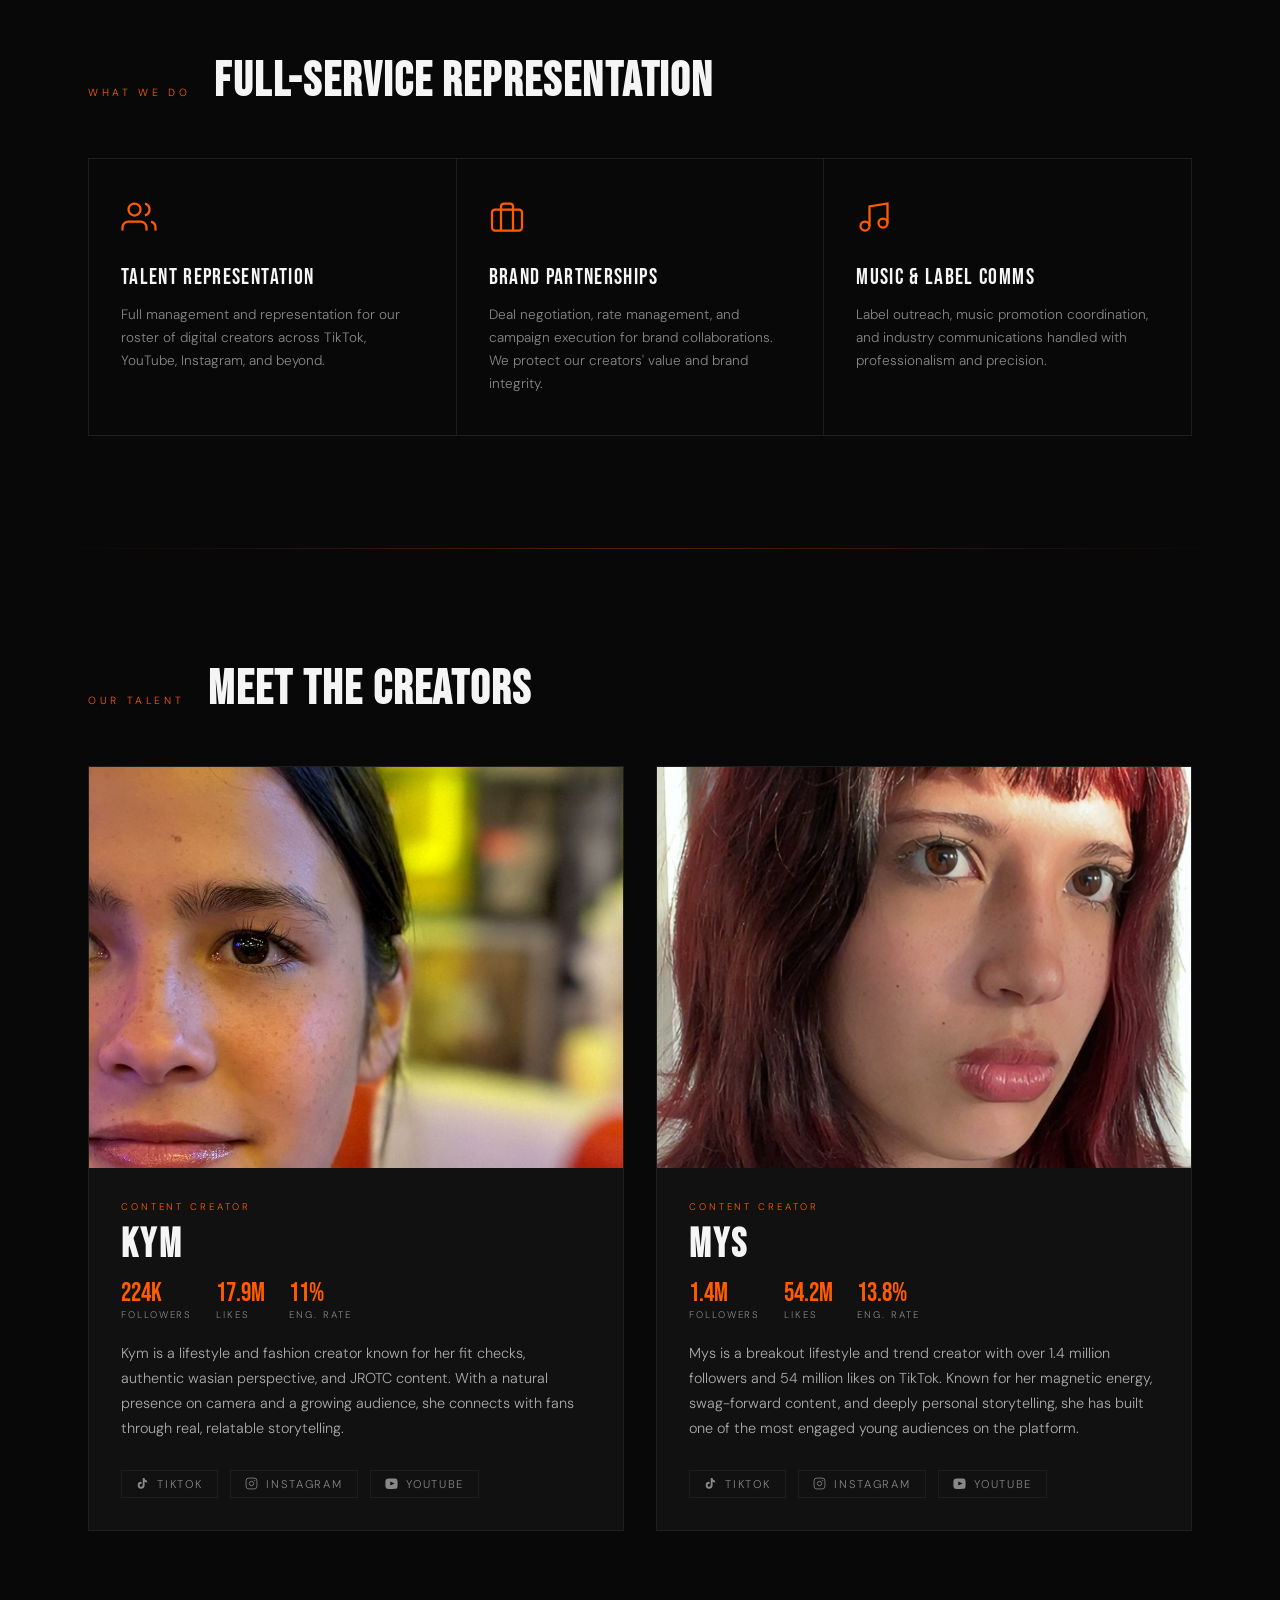
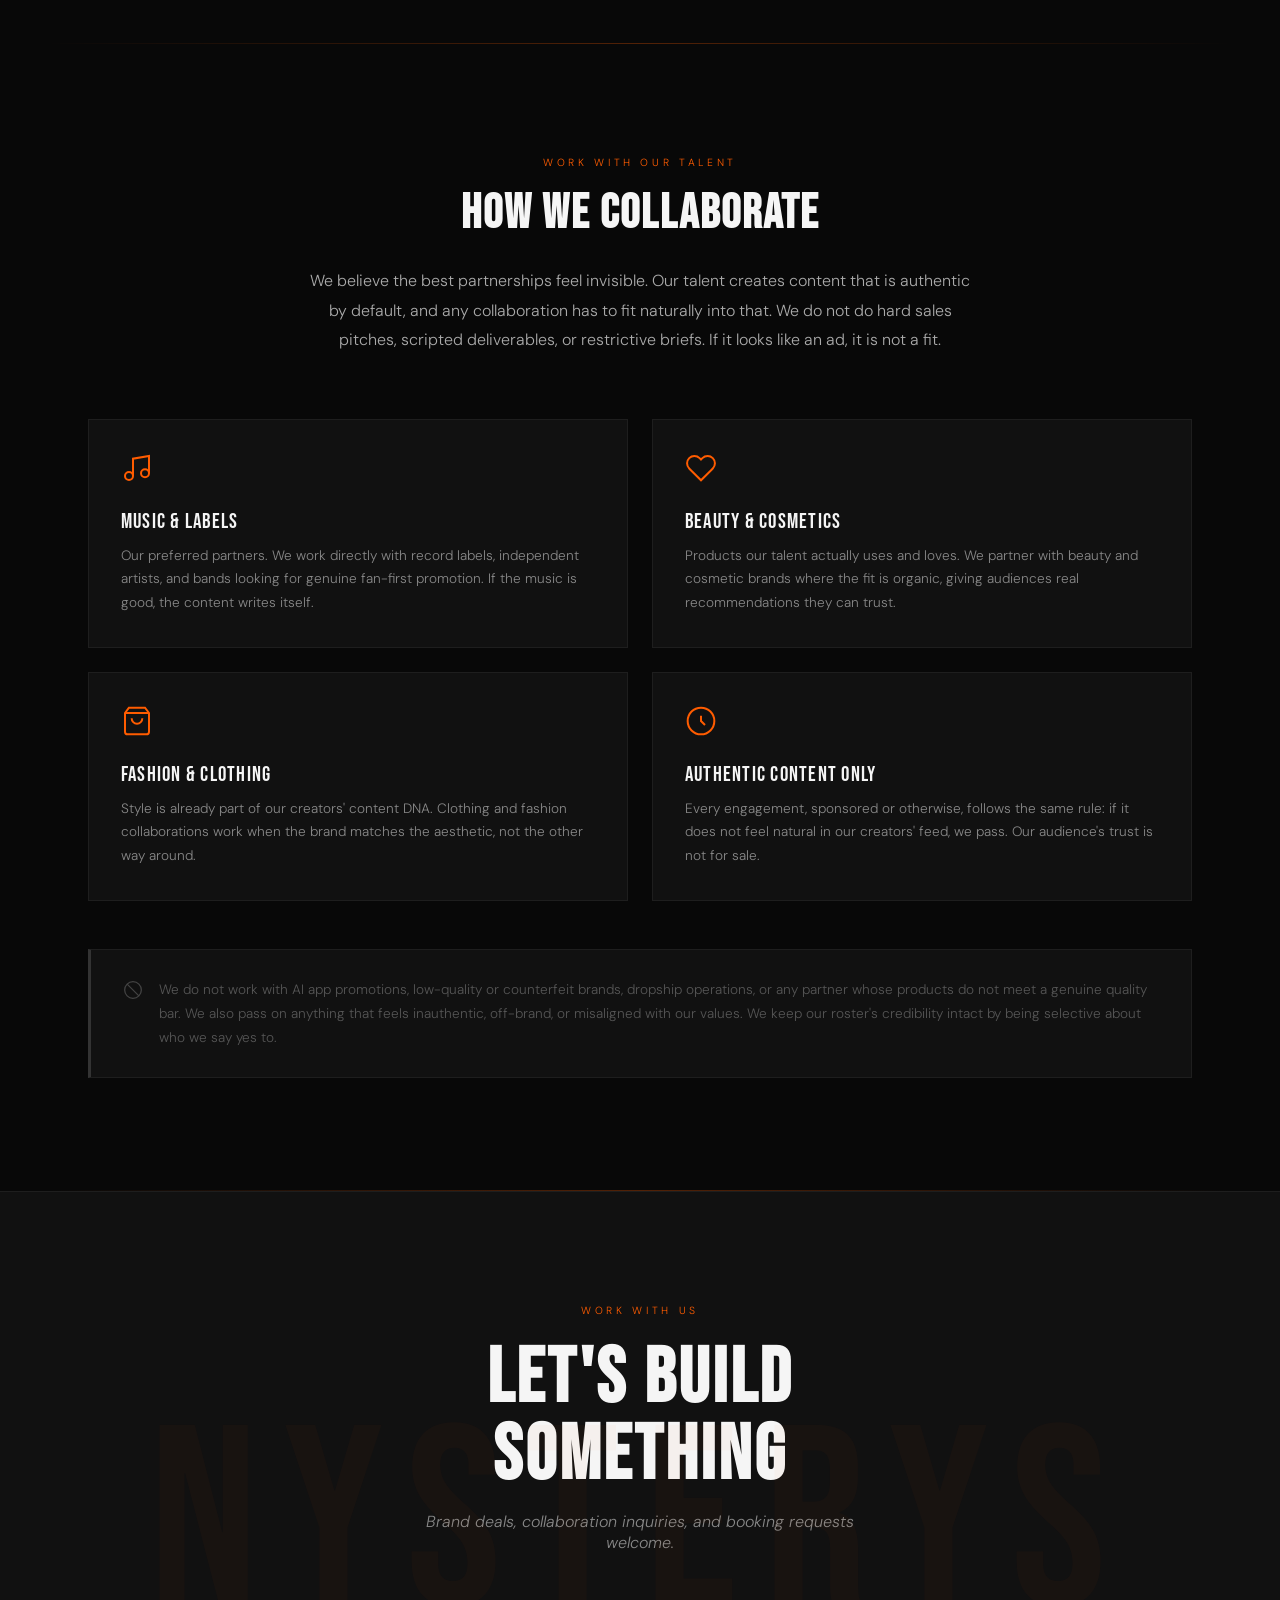
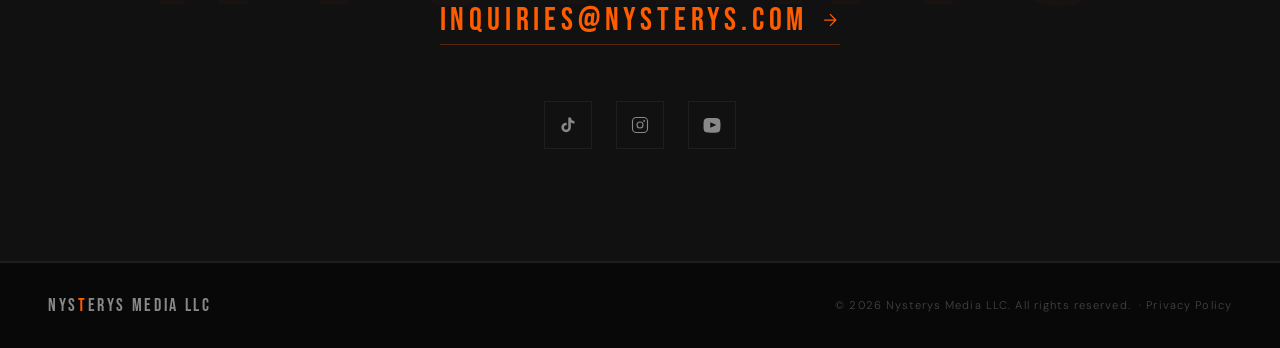
==== commit fef318a3: "Add creator pages, engagement rate, and Talent Without Limits headline" ====
--- a/index.html
+++ b/index.html
@@ -264,17 +264,6 @@
   align-items: center;
   max-width: 1200px;
   margin: 0 auto
-}
-
-.about-statement {
-  grid-column: 1 / -1;
-  font-size: clamp(1.1rem, 2.5vw, 1.5rem);
-  font-style: italic;
-  font-weight: 300;
-  color: var(--orange);
-  opacity: .7;
-  letter-spacing: .02em;
-  margin-bottom: -1rem
 }
 
 .about-label {
@@ -972,7 +961,7 @@
     Limits
    </h1>
    <p class="hero-tagline">
-    There's More to the Story.
+    Private management for creators who move culture.
    </p>
    <a class="hero-cta" href="#contact">
     Get in Touch
@@ -990,7 +979,6 @@
   <div class="divider">
   </div>
   <section class="about" id="about">
-   <p class="about-statement">Private management for creators who move culture.</p>
    <div>
     <p class="about-label">
      Who We Are
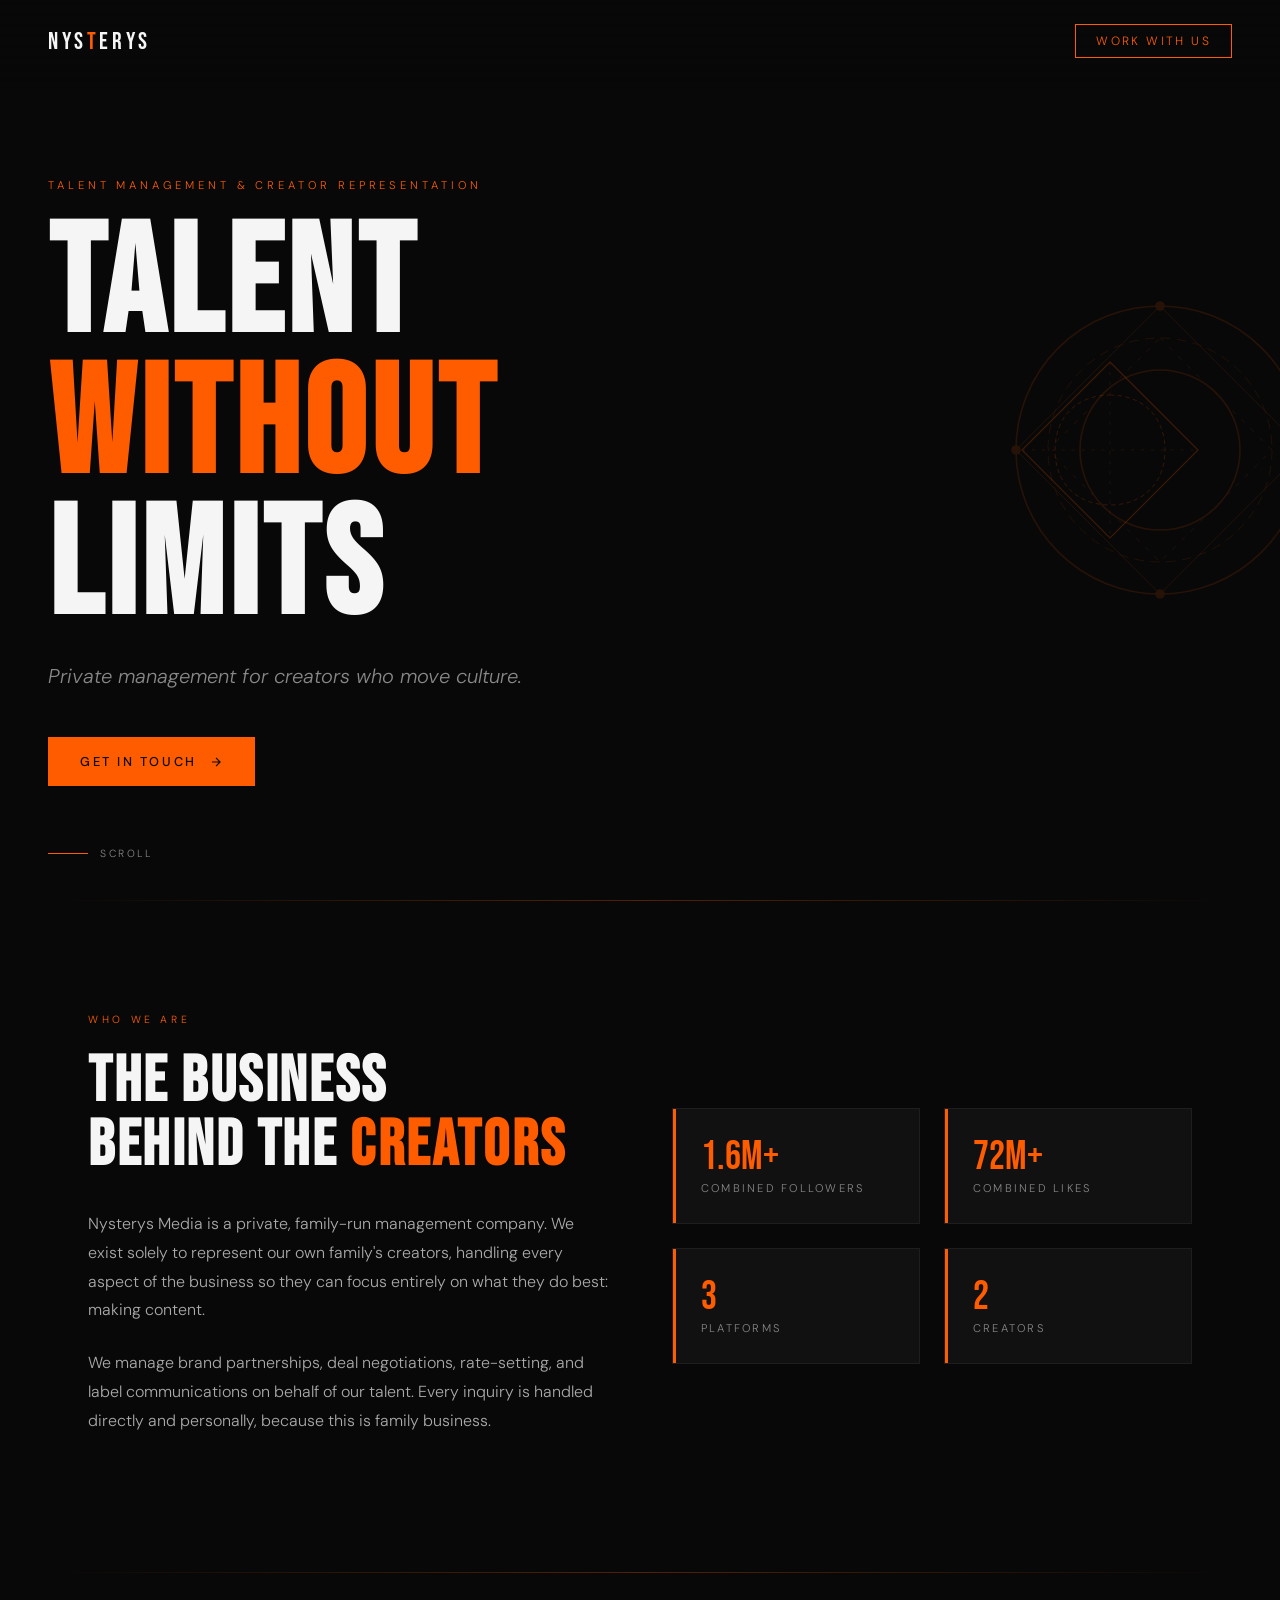
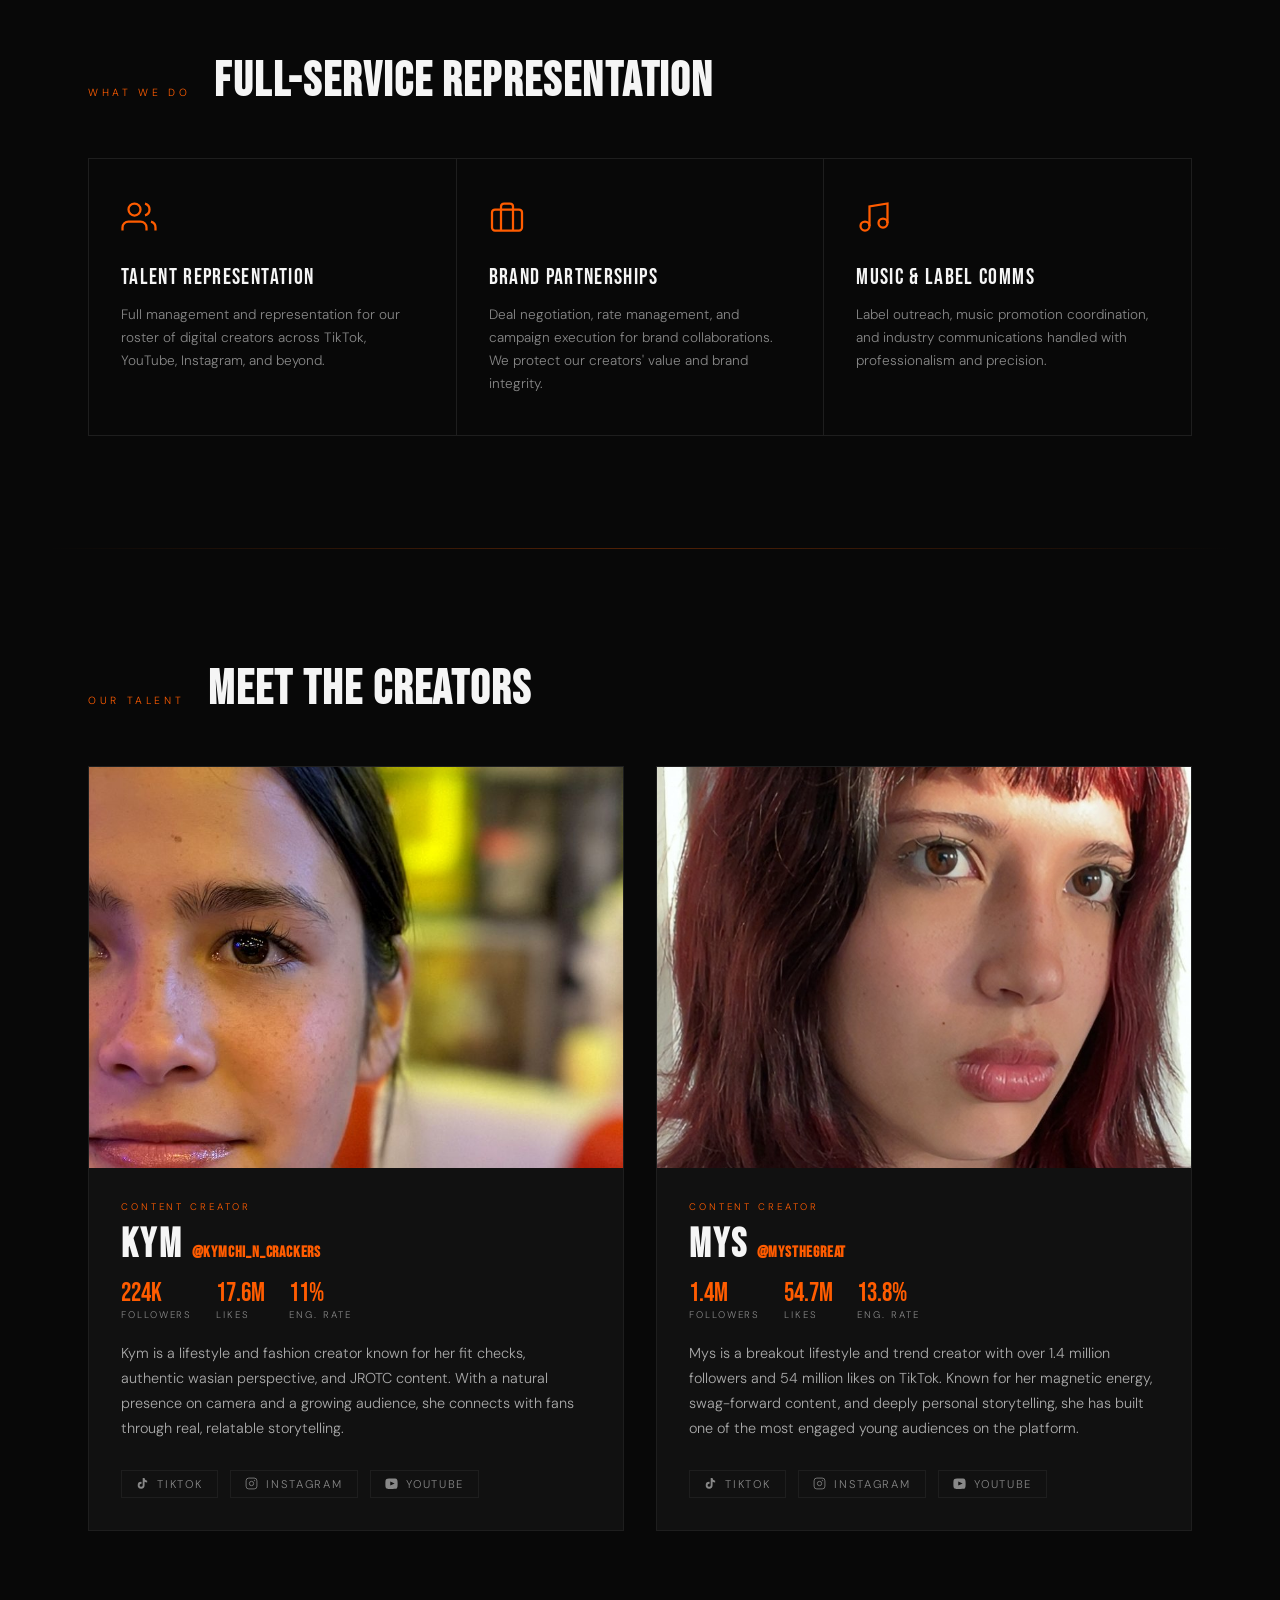
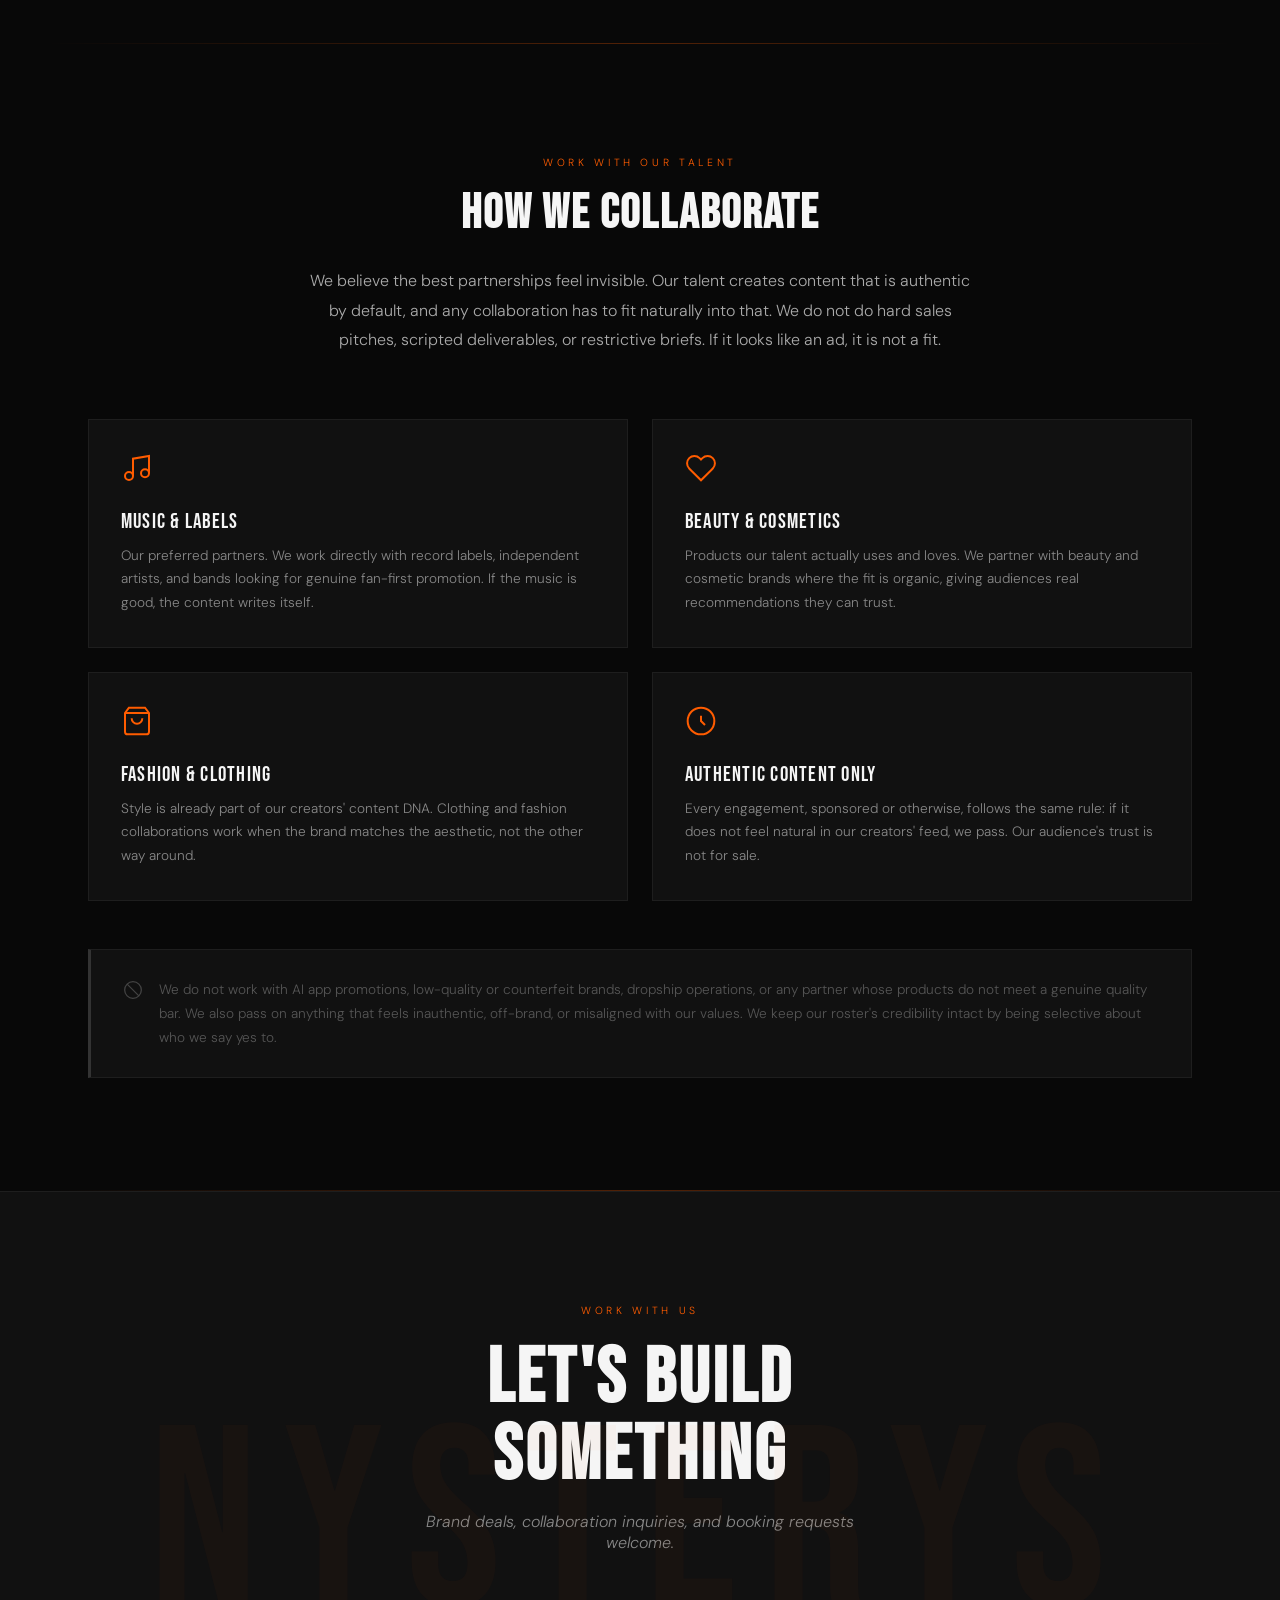
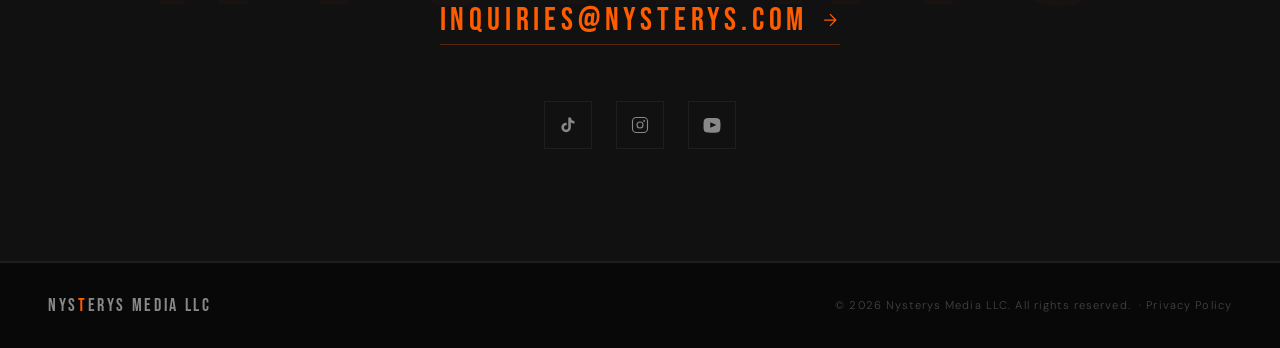
==== commit a1470e4d: "Add media kit creator profiles" ====
--- a/index.html
+++ b/index.html
@@ -20,6 +20,54 @@
   <meta content="Private talent management representing 1.6M+ followers across TikTok, YouTube, and Instagram." name="twitter:description"/>
   <meta content="https://nysterys.com/kym.jpg" name="twitter:image"/>
   <link href="https://fonts.googleapis.com/css2?family=Bebas+Neue&amp;family=DM+Sans:ital,wght@0,300;0,400;0,500;1,300&amp;display=swap" rel="stylesheet"/>
+
+  <script type="application/ld+json">
+  {
+    "@context": "https://schema.org",
+    "@graph": [
+      {
+        "@type": "Organization",
+        "@id": "https://nysterys.com/#organization",
+        "name": "Nysterys Media LLC",
+        "url": "https://nysterys.com",
+        "logo": "https://nysterys.com/kym.jpg",
+        "description": "Nysterys Media is a private talent management company representing an exclusive roster of family creators across TikTok, YouTube, and Instagram.",
+        "email": "inquiries@nysterys.com",
+        "sameAs": [
+          "https://www.tiktok.com/@Nysterys",
+          "https://www.instagram.com/nysterys/",
+          "https://www.youtube.com/@Nysterys"
+        ]
+      },
+      {
+        "@type": "Person",
+        "@id": "https://nysterys.com/#kym",
+        "name": "Kym",
+        "jobTitle": "Content Creator",
+        "description": "Lifestyle and fashion creator known for fit checks, authentic wasian perspective, and JROTC content.",
+        "affiliation": { "@id": "https://nysterys.com/#organization" },
+        "sameAs": [
+          "https://www.tiktok.com/@kymchi_n_crackers",
+          "https://www.instagram.com/glittery.unicorn.farts/",
+          "https://www.youtube.com/@ShimmieKymmie"
+        ]
+      },
+      {
+        "@type": "Person",
+        "@id": "https://nysterys.com/#mys",
+        "name": "Mys",
+        "jobTitle": "Content Creator",
+        "description": "Breakout lifestyle and trend creator with over 1.4 million followers and 54 million likes on TikTok.",
+        "affiliation": { "@id": "https://nysterys.com/#organization" },
+        "sameAs": [
+          "https://www.tiktok.com/@mysthegreat",
+          "https://www.instagram.com/therealmysthegreat/",
+          "https://www.youtube.com/@Mys-The-Great"
+        ]
+      }
+    ]
+  }
+  </script>
   <style>
    *,
 *::before,
@@ -1199,7 +1247,7 @@
    <p class="contact-sub">
     Brand deals, collaboration inquiries, and booking requests welcome.
    </p>
-   <a class="contact-email" href="mailto:inquiries@nysterys.com"> inquiries@nysterys.com <svg viewBox="0 0 24 24" fill="none" stroke="currentColor" stroke-width="1.5" width="20" height="20"><path d="M5 12h14M12 5l7 7-7 7"/></svg> </a>
+   <a class="contact-email" href="#" id="contact-email-link"></a>
    <div class="social-links">
     <a aria-label="TikTok" class="social-link" href="https://www.tiktok.com/@Nysterys" rel="noopener" target="_blank">
      <svg fill="currentColor" viewBox="0 0 24 24">
@@ -1276,7 +1324,7 @@
     '</div>' +
     '<div class="talent-body">' +
       '<p class="talent-tag">' + creator.tag + '</p>' +
-      '<h3 class="talent-name">' + creator.name + '</h3>' +
+      '<h3 class="talent-name">' + creator.name + ' <span style="font-size:0.4em;color:var(--orange);letter-spacing:0.05em;">@' + creator.socials.tiktok.split('@').pop() + '</span></h3>' +
       '<div class="talent-stats">' +
         '<div class="talent-stat"><span class="stat-val">' + creator.followers + '</span><span class="stat-lbl">Followers</span></div>' +
         '<div class="talent-stat"><span class="stat-val">' + creator.likes + '</span><span class="stat-lbl">Likes</span></div>' +
@@ -1314,5 +1362,18 @@
   })
   .catch(function(err) { console.error('Could not load data.json:', err); });
   </script>
+  <script>
+   // Email is assembled in JS only — never present in HTML source
+   // so Cloudflare and scrapers cannot detect or rewrite it
+   (function() {
+     var parts = ['inquiries', '@', 'nysterys', '.', 'com'];
+     var email = parts.join('');
+     var link = document.getElementById('contact-email-link');
+     if (link) {
+       link.href = 'mailto:' + email;
+       link.innerHTML = email + ' <svg viewBox="0 0 24 24" fill="none" stroke="currentColor" stroke-width="1.5" width="20" height="20"><path d="M5 12h14M12 5l7 7-7 7"/></svg>';
+     }
+   })();
+  </script>
  </body>
 </html>
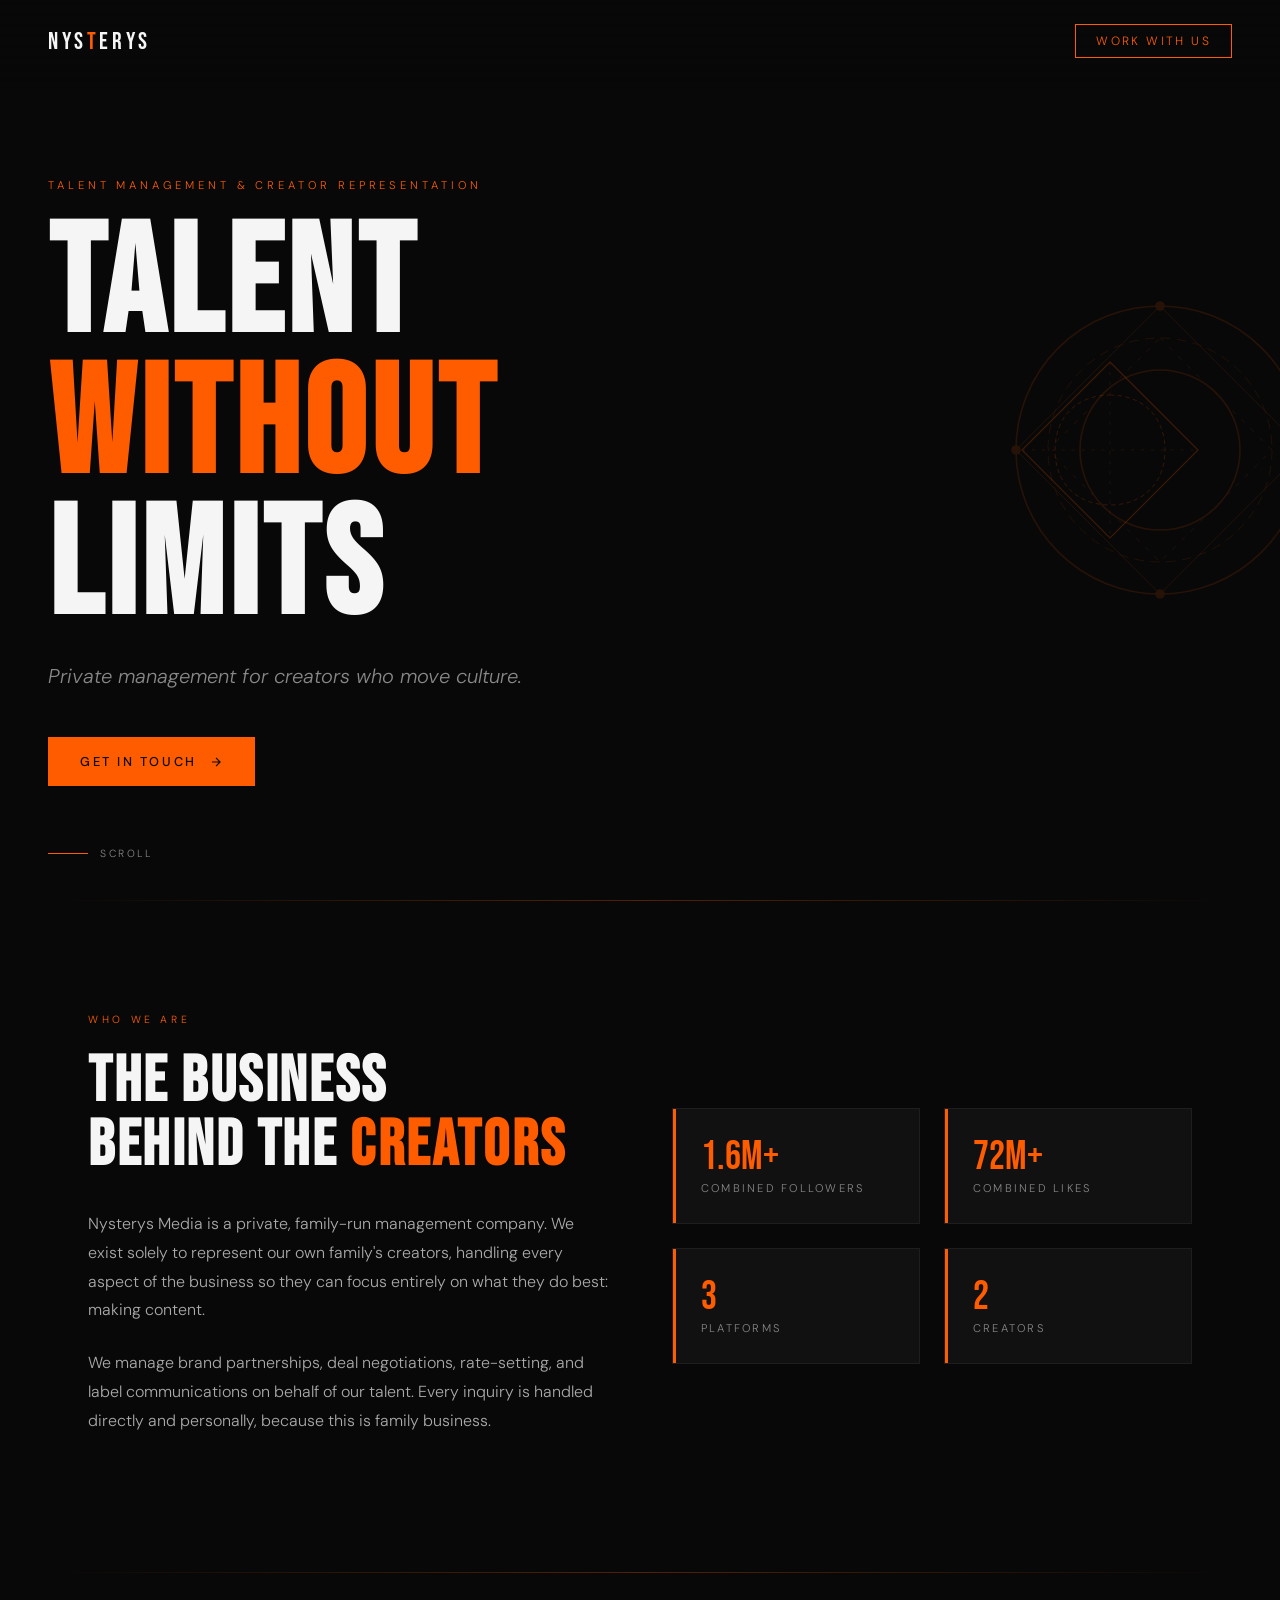
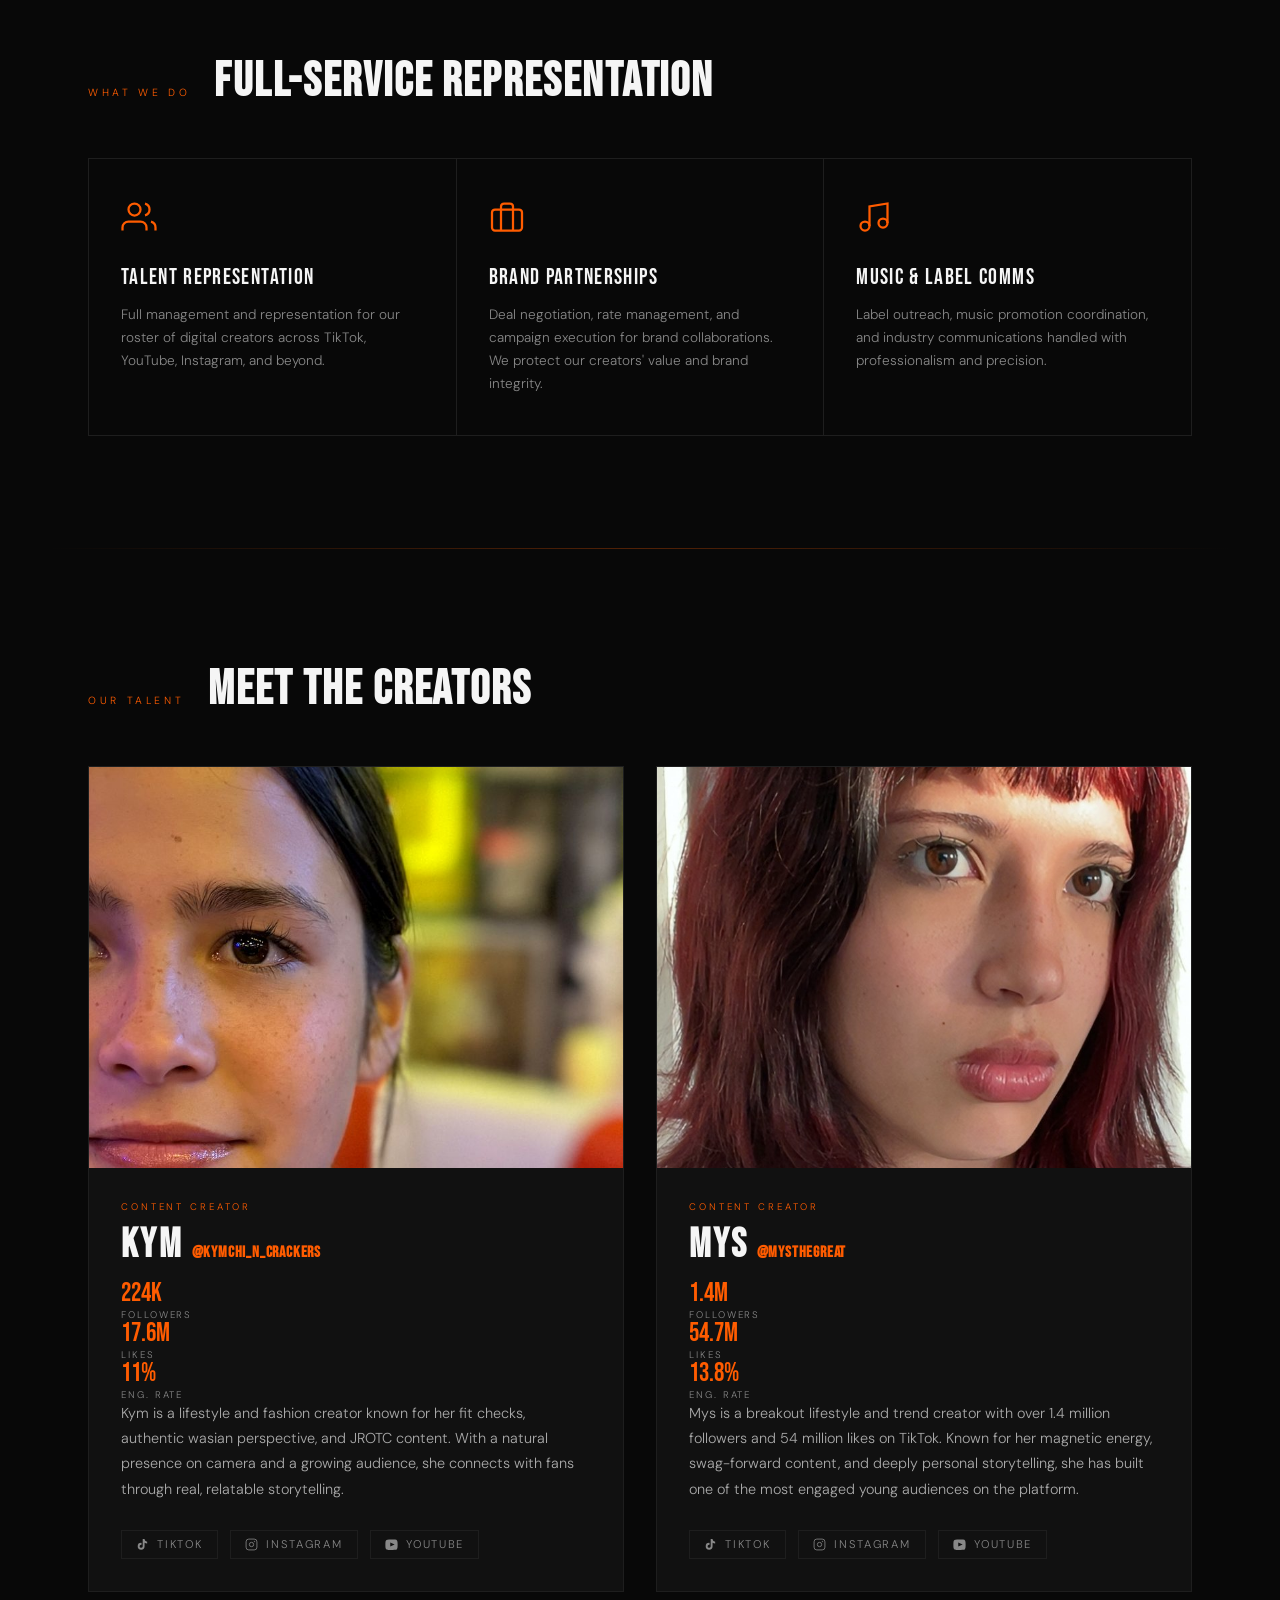
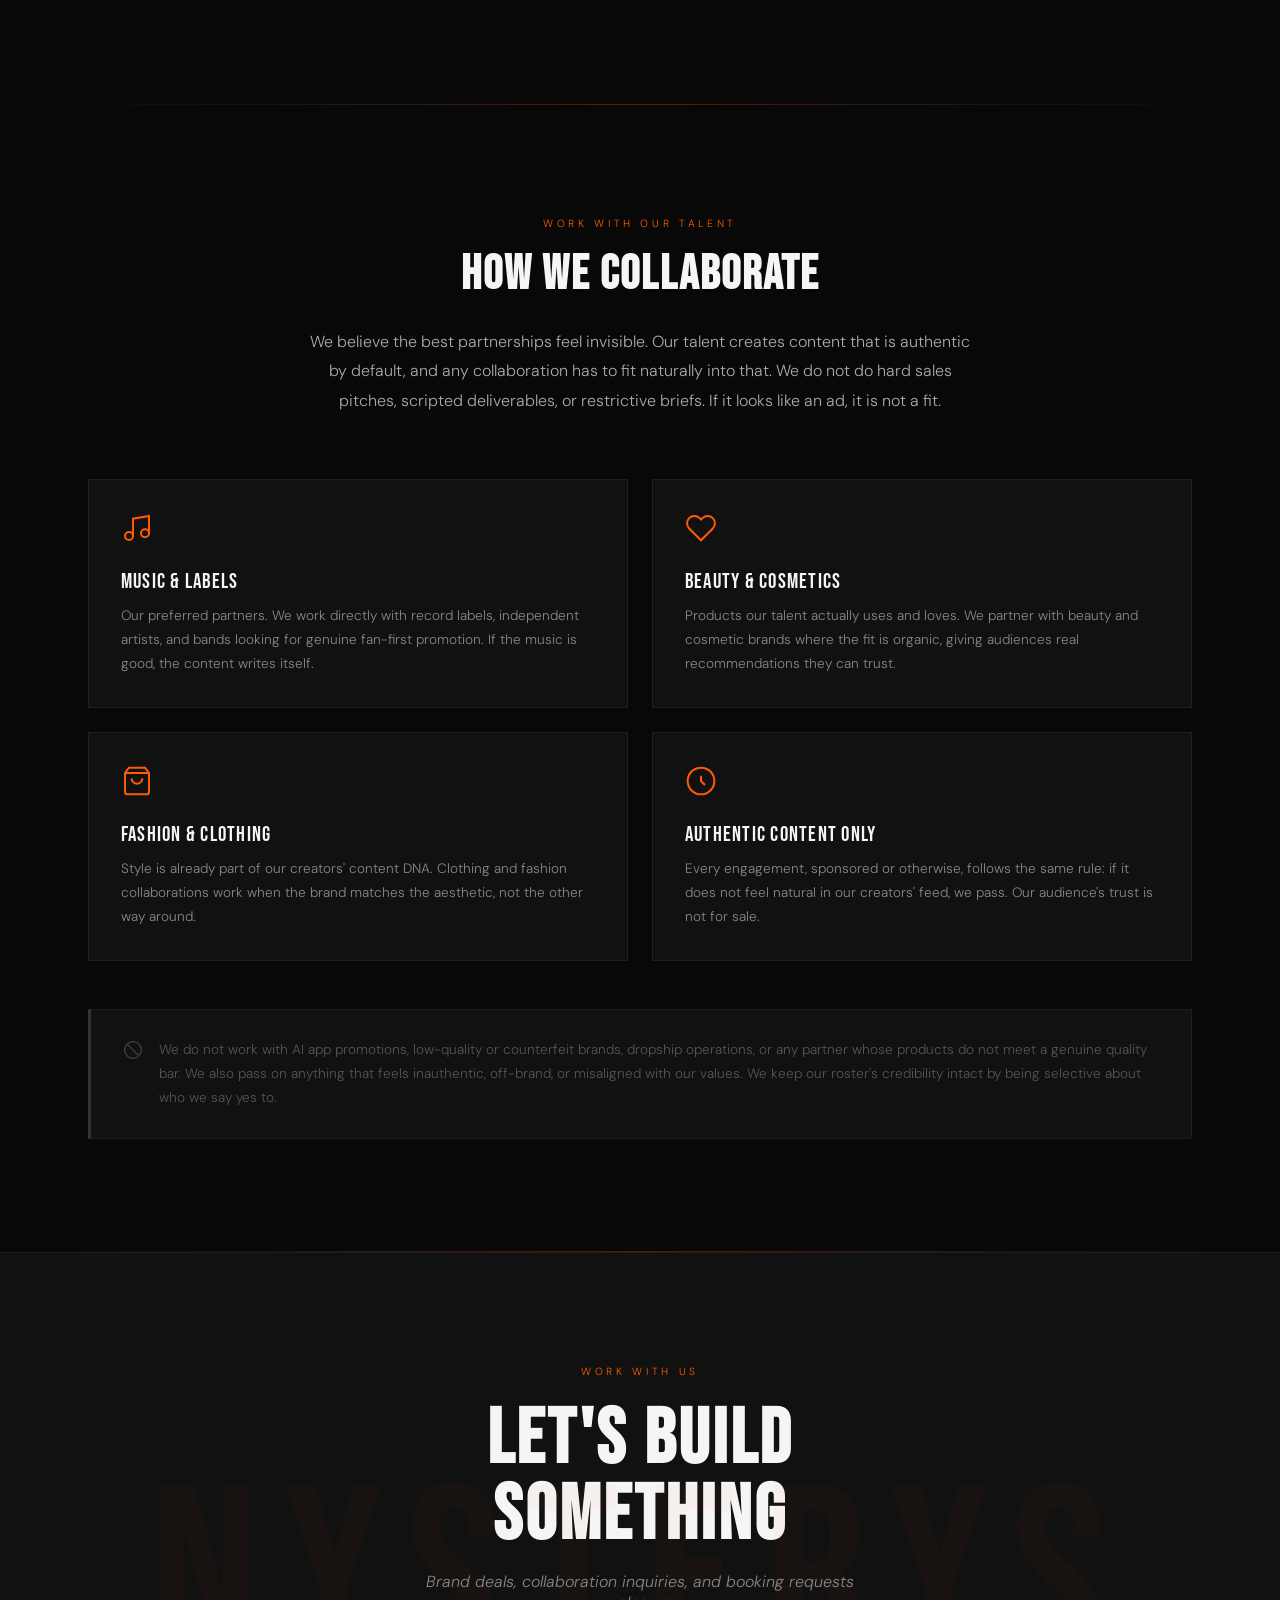
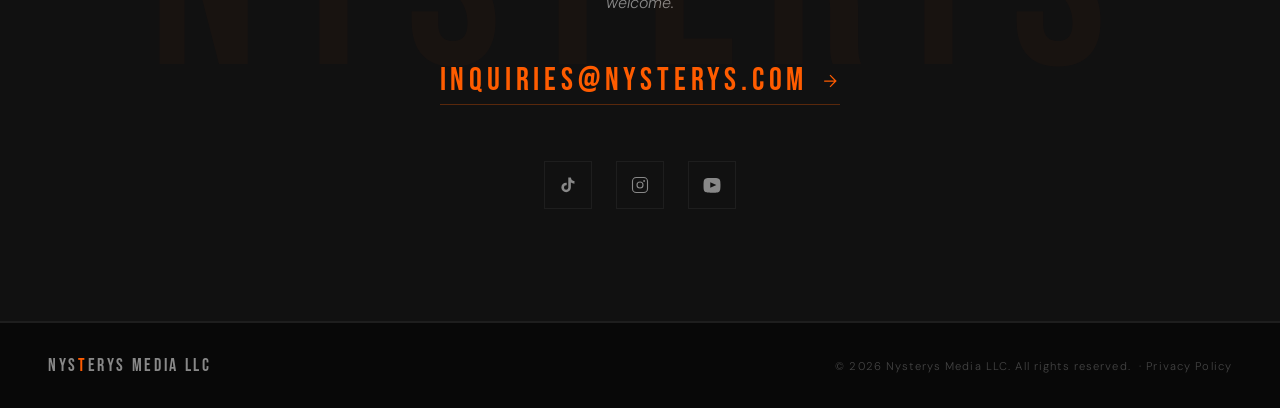
==== commit 9a89e10a: "Updated rate-card" ====
--- a/index.html
+++ b/index.html
@@ -815,11 +815,21 @@
   }
 }
 
-.talent-stats {
-  display: flex;
-  gap: 1.5rem;
-  margin-bottom: 1.25rem
-}
+    .footer-copy a {
+      color: #444444;
+      text-decoration: none;
+      transition: color 0.2s;
+    }
+
+    .footer-copy a:hover {
+      color: var(--orange);
+    }
+
+    .talent-handle {
+      font-size: 0.4em;
+      color: var(--orange);
+      letter-spacing: 0.05em;
+    }
 
 .talent-stat {
   display: flex;
@@ -1279,9 +1289,7 @@
    </div>
    <div class="footer-copy">
     © 2026 Nysterys Media LLC. All rights reserved.  ·
-    <a href="/privacy.html" onmouseout="this.style.color='#444'" onmouseover="this.style.color='#FF5C00'" style="color:#444;text-decoration:none;">
-     Privacy Policy
-    </a>
+    <a href="/privacy.html">Privacy Policy</a>
    </div>
   </footer>
   <script>
@@ -1324,7 +1332,7 @@
     '</div>' +
     '<div class="talent-body">' +
       '<p class="talent-tag">' + creator.tag + '</p>' +
-      '<h3 class="talent-name">' + creator.name + ' <span style="font-size:0.4em;color:var(--orange);letter-spacing:0.05em;">@' + creator.socials.tiktok.split('@').pop() + '</span></h3>' +
+      '<h3 class="talent-name">' + creator.name + ' <span class="talent-handle">@' + creator.socials.tiktok.split('@').pop() + '</span></h3>' +
       '<div class="talent-stats">' +
         '<div class="talent-stat"><span class="stat-val">' + creator.followers + '</span><span class="stat-lbl">Followers</span></div>' +
         '<div class="talent-stat"><span class="stat-val">' + creator.likes + '</span><span class="stat-lbl">Likes</span></div>' +
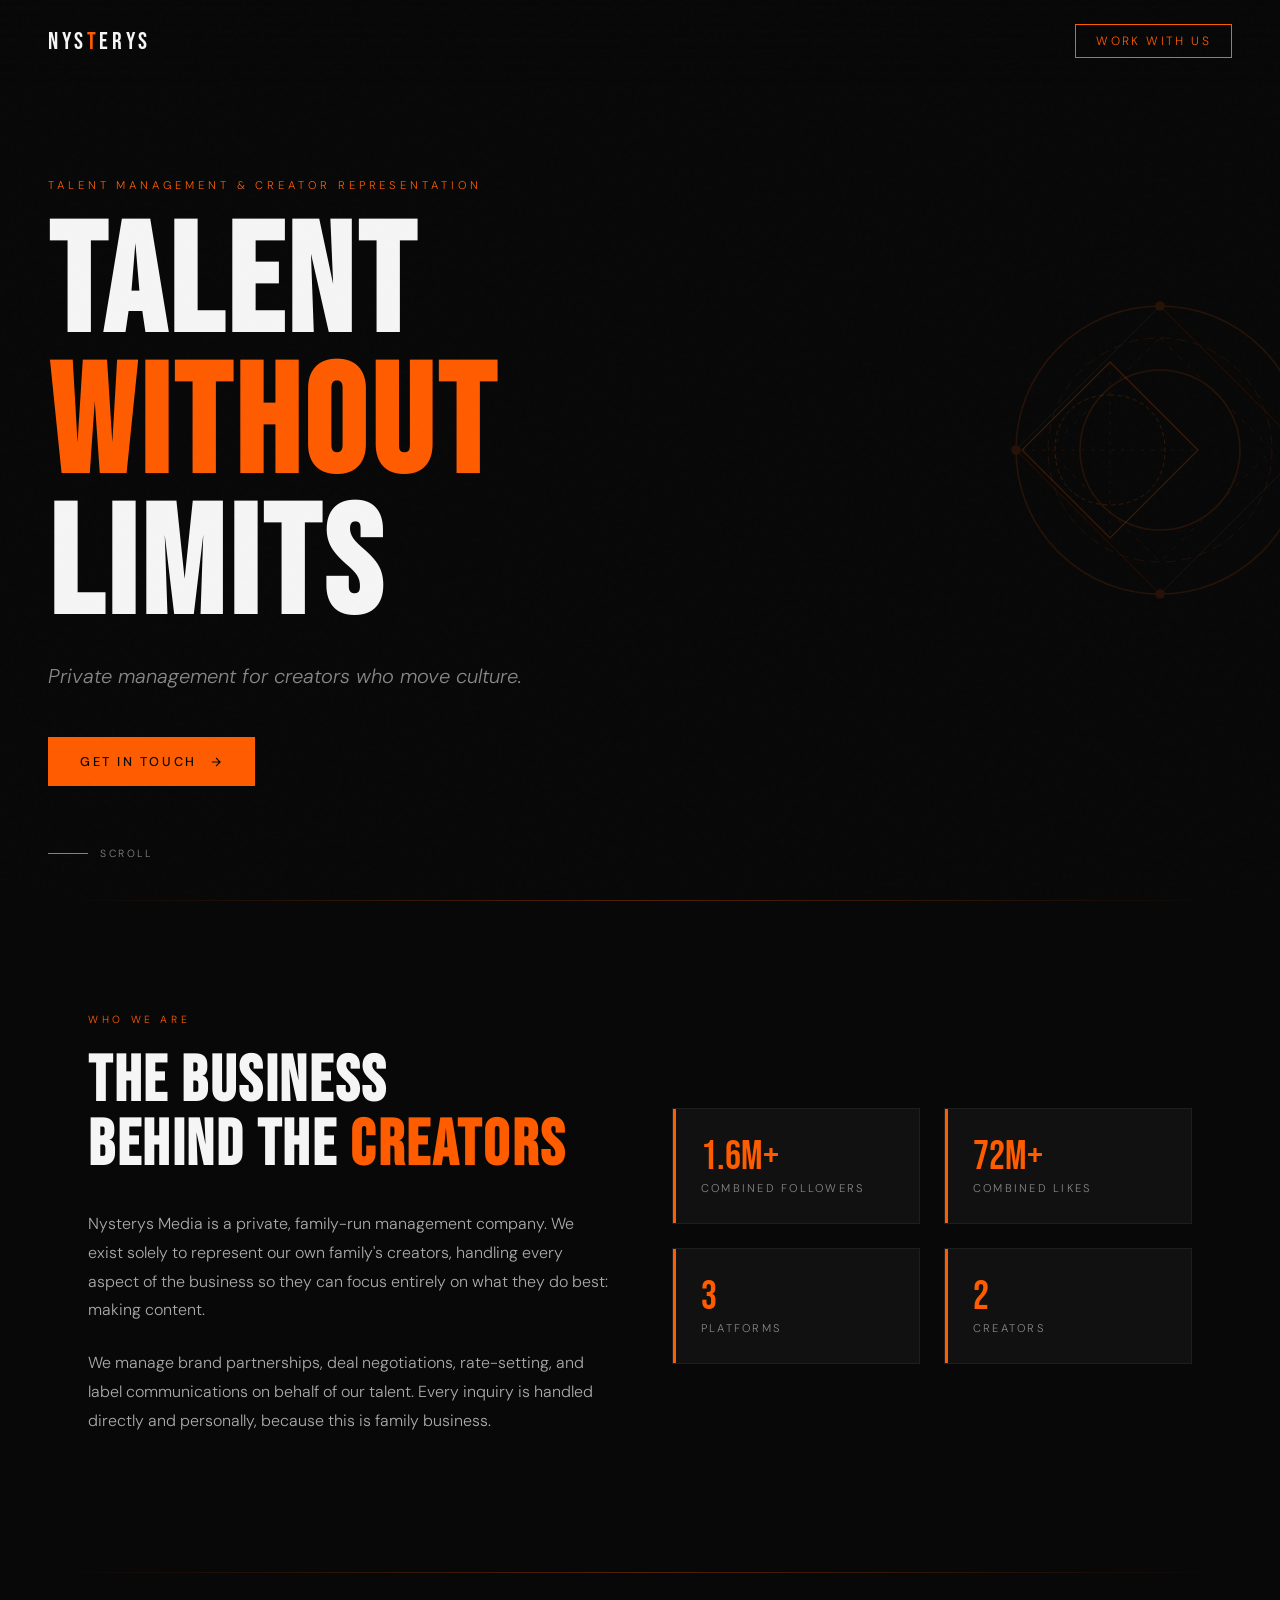
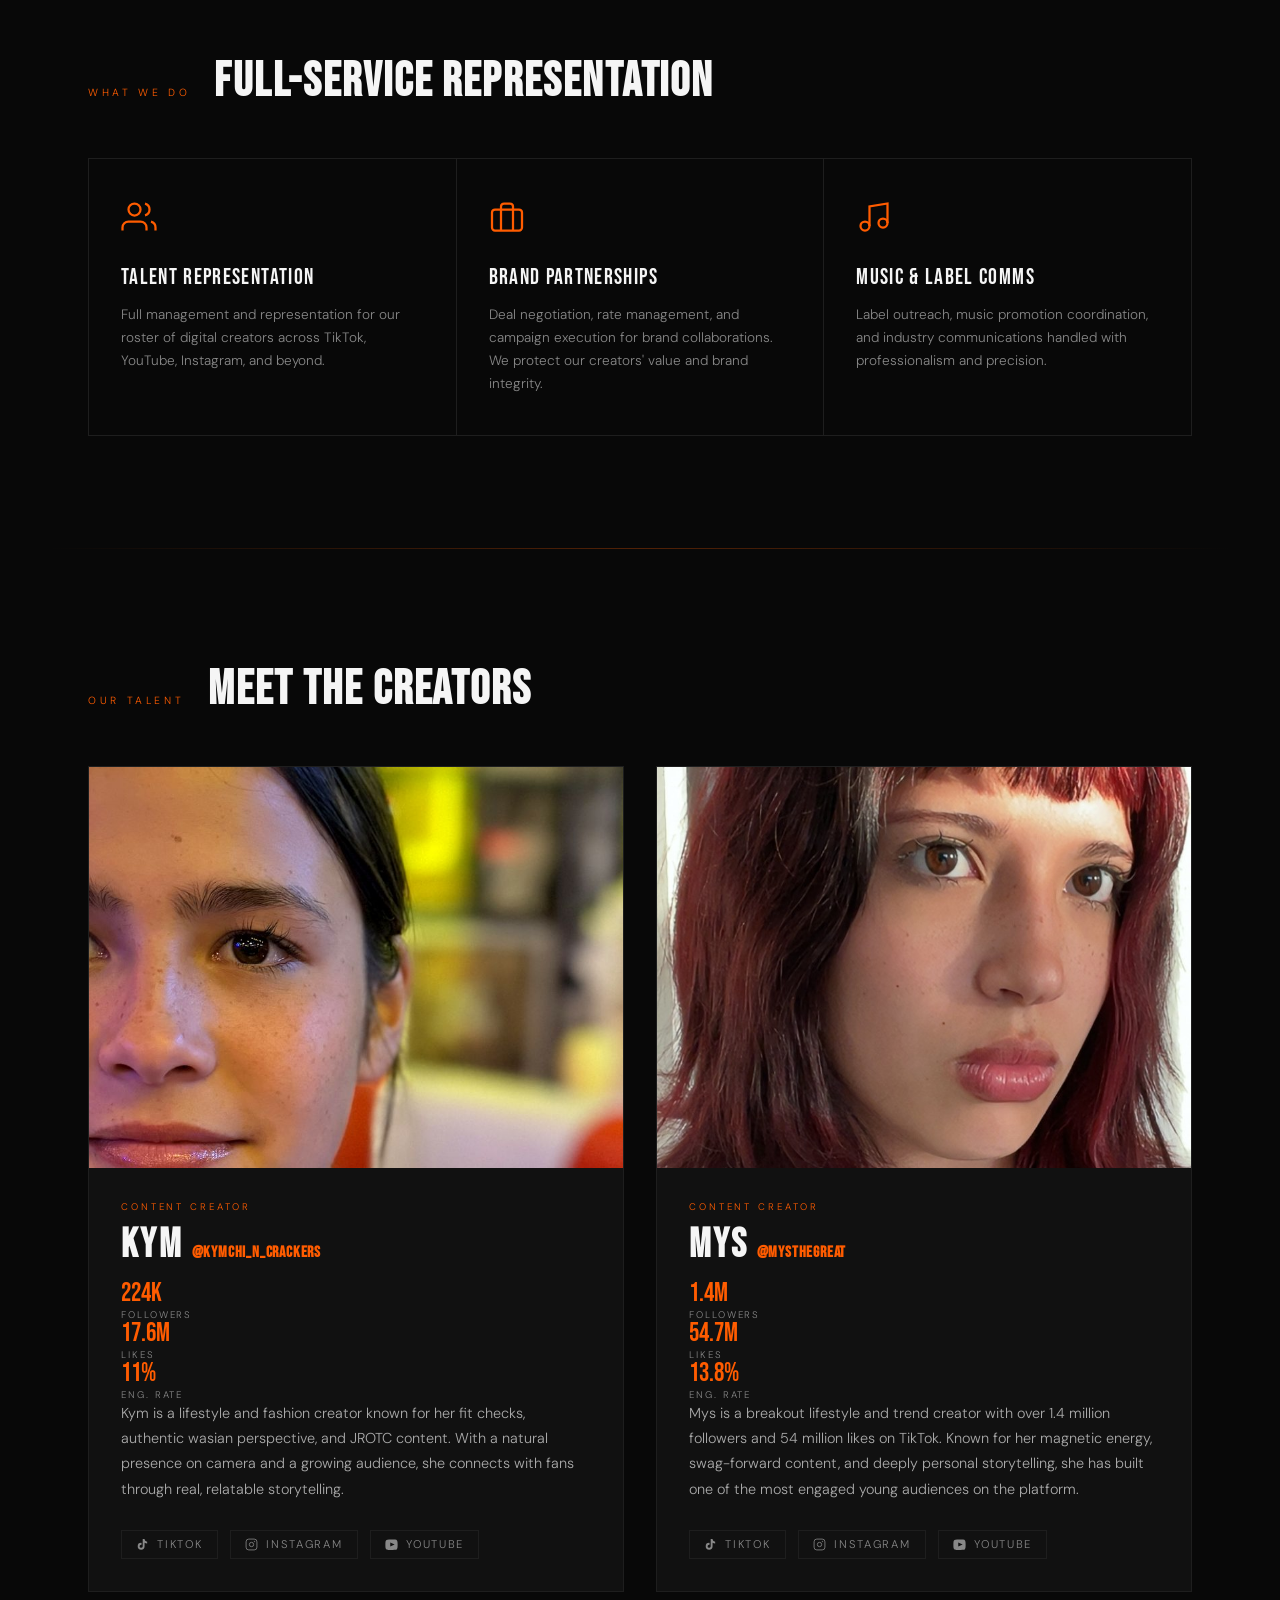
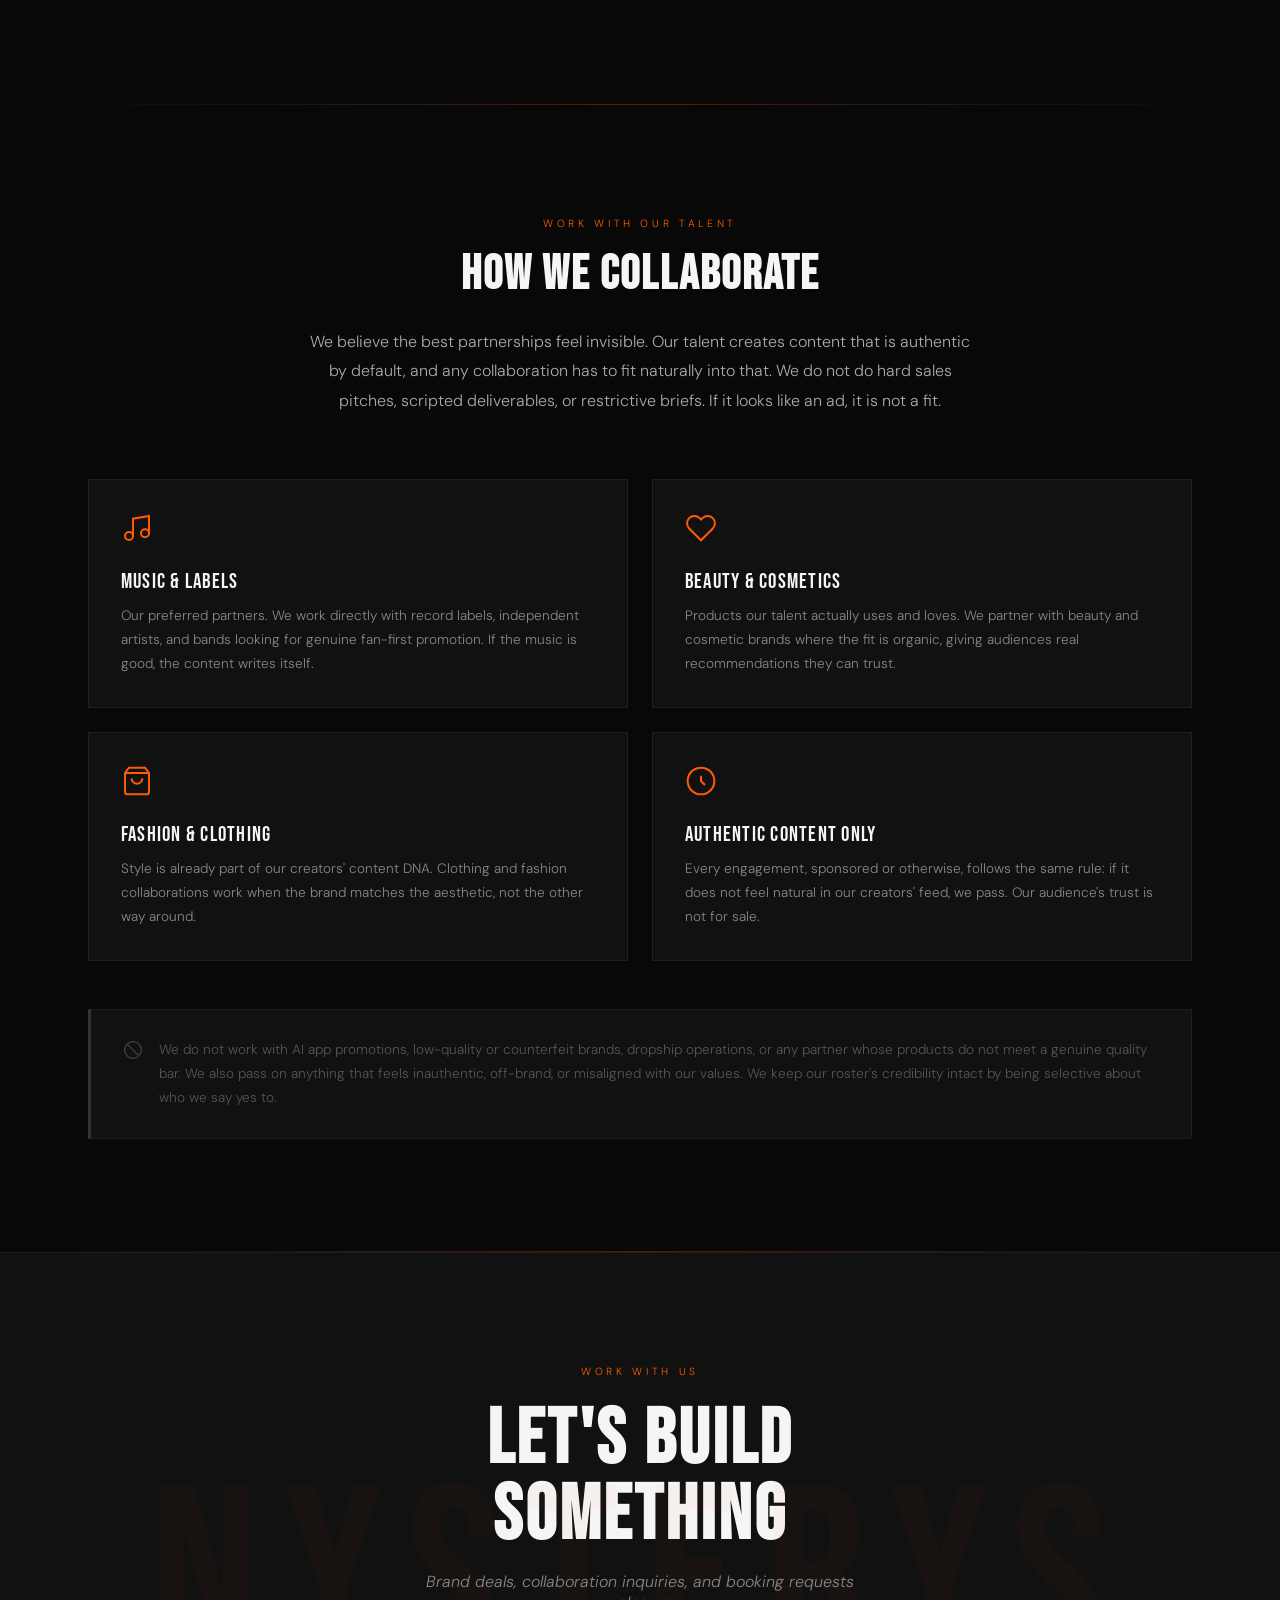
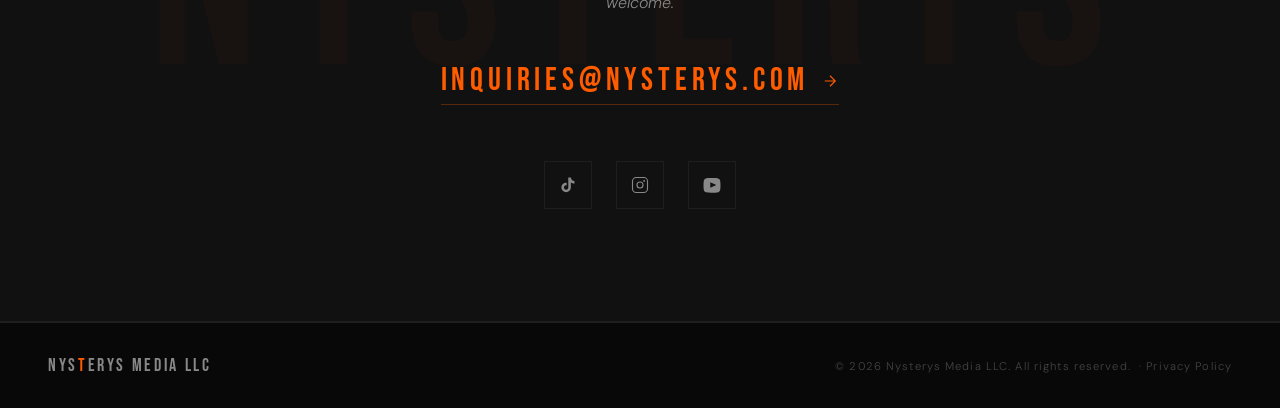
==== commit 7f006628: "SEO version" ====
--- a/index.html
+++ b/index.html
@@ -3,21 +3,19 @@
  <head>
   <meta charset="utf-8"/>
   <meta content="width=device-width, initial-scale=1.0" name="viewport"/>
-  <title>
-   Nysterys Media
-  </title>
+  <title>Nysterys Media — Creator Talent Management</title>
   <link href="//fonts.googleapis.com" rel="dns-prefetch"/>
   <link crossorigin="" href="https://fonts.googleapis.com" rel="preconnect"/>
   <meta content="#080808" name="theme-color"/>
-  <meta content="Nysterys Media is a private talent management company representing an exclusive roster of family creators across TikTok, YouTube, and Instagram." name="description"/>
+  <meta content="Nysterys Media is a private talent management company representing Kym and Mys — family creators with 1.6M+ combined followers across TikTok, YouTube, and Instagram." name="description"/>
   <meta content="Nysterys Media" property="og:title"/>
-  <meta content="Private talent management representing 1.6M+ followers across TikTok, YouTube, and Instagram." property="og:description"/>
+  <meta content="Private talent management representing Kym and Mys — 1.6M+ combined followers across TikTok, YouTube, and Instagram." property="og:description"/>
   <meta content="https://nysterys.com/kym.jpg" property="og:image"/>
   <meta content="https://nysterys.com" property="og:url"/>
   <meta content="website" property="og:type"/>
   <meta content="summary_large_image" name="twitter:card"/>
   <meta content="Nysterys Media" name="twitter:title"/>
-  <meta content="Private talent management representing 1.6M+ followers across TikTok, YouTube, and Instagram." name="twitter:description"/>
+  <meta content="Private talent management representing Kym and Mys — 1.6M+ combined followers across TikTok, YouTube, and Instagram." name="twitter:description"/>
   <meta content="https://nysterys.com/kym.jpg" name="twitter:image"/>
   <link href="https://fonts.googleapis.com/css2?family=Bebas+Neue&amp;family=DM+Sans:ital,wght@0,300;0,400;0,500;1,300&amp;display=swap" rel="stylesheet"/>
 
@@ -26,12 +24,33 @@
     "@context": "https://schema.org",
     "@graph": [
       {
+        "@type": "WebSite",
+        "@id": "https://nysterys.com/#website",
+        "url": "https://nysterys.com",
+        "name": "Nysterys Media",
+        "description": "Private creator talent management representing Kym and Mys.",
+        "publisher": { "@id": "https://nysterys.com/#organization" }
+      },
+      {
+        "@type": "WebPage",
+        "@id": "https://nysterys.com/#webpage",
+        "url": "https://nysterys.com",
+        "name": "Nysterys Media — Creator Talent Management",
+        "isPartOf": { "@id": "https://nysterys.com/#website" },
+        "about": { "@id": "https://nysterys.com/#organization" }
+      },
+      {
         "@type": "Organization",
         "@id": "https://nysterys.com/#organization",
         "name": "Nysterys Media LLC",
         "url": "https://nysterys.com",
-        "logo": "https://nysterys.com/kym.jpg",
-        "description": "Nysterys Media is a private talent management company representing an exclusive roster of family creators across TikTok, YouTube, and Instagram.",
+        "logo": {
+          "@type": "ImageObject",
+          "url": "https://nysterys.com/kym.jpg",
+          "width": 400,
+          "height": 400
+        },
+        "description": "Nysterys Media is a private talent management company representing Kym and Mys — family creators with 1.6M+ combined followers across TikTok, YouTube, and Instagram.",
         "email": "inquiries@nysterys.com",
         "sameAs": [
           "https://www.tiktok.com/@Nysterys",
@@ -44,7 +63,7 @@
         "@id": "https://nysterys.com/#kym",
         "name": "Kym",
         "jobTitle": "Content Creator",
-        "description": "Lifestyle and fashion creator known for fit checks, authentic wasian perspective, and JROTC content.",
+        "description": "Lifestyle and fashion creator known for fit checks, authentic wasian perspective, and JROTC content. 224K followers, 17.6M likes.",
         "affiliation": { "@id": "https://nysterys.com/#organization" },
         "sameAs": [
           "https://www.tiktok.com/@kymchi_n_crackers",
@@ -57,7 +76,7 @@
         "@id": "https://nysterys.com/#mys",
         "name": "Mys",
         "jobTitle": "Content Creator",
-        "description": "Breakout lifestyle and trend creator with over 1.4 million followers and 54 million likes on TikTok.",
+        "description": "Breakout lifestyle and trend creator with 1.4M followers and 54.7M likes on TikTok.",
         "affiliation": { "@id": "https://nysterys.com/#organization" },
         "sameAs": [
           "https://www.tiktok.com/@mysthegreat",
@@ -69,71 +88,6 @@
   }
   </script>
   <style>
-   *,
-*::before,
-*::after {
-  box-sizing: border-box;
-  margin: 0;
-  padding: 0
-}
-
-:root {
-  --black: #080808;
-  --surface: #111;
-  --border: #1e1e1e;
-  --orange: #ff5c00;
-  --orange2: #ff8c42;
-  --white: #f5f5f5;
-  --muted: #888
-}
-
-html {
-  scroll-behavior: smooth
-}
-
-body {
-  background: var(--black);
-  color: var(--white);
-  font-family: 'DM Sans', sans-serif;
-  font-weight: 300;
-  overflow-x: hidden
-}
-
-body::before {
-  content: '';
-  position: fixed;
-  inset: 0;
-  background-image: url("data:image/svg+xml,%3CsvgviewBox='00256256'xmlns='http://www.w3.org/2000/svg'%3E%3Cfilterid='n'%3E%3CfeTurbulencetype='fractalNoise'baseFrequency='.9'numOctaves='4'stitchTiles='stitch'/%3E%3C/filter%3E%3Crectwidth='100%25'height='100%25'filter='url(%23n)'opacity='.04'/%3E%3C/svg%3E");
-  pointer-events: none;
-  z-index: 1000;
-  opacity: .35
-}
-
-nav {
-  position: fixed;
-  top: 0;
-  left: 0;
-  right: 0;
-  display: flex;
-  align-items: center;
-  justify-content: space-between;
-  padding: 1.5rem 3rem;
-  z-index: 100;
-  background: linear-gradient(to bottom, rgba(8, 8, 8, .95), transparent)
-}
-
-.nav-logo {
-  font-family: 'Bebas Neue', sans-serif;
-  font-size: 1.5rem;
-  letter-spacing: .15em;
-  color: var(--white);
-  text-decoration: none
-}
-
-.nav-logo span {
-  color: var(--orange)
-}
-
 .nav-cta {
   font-size: .75rem;
   letter-spacing: .2em;
@@ -142,12 +96,12 @@
   text-decoration: none;
   border: 1px solid var(--orange);
   padding: .5rem 1.25rem;
-  transition: background .2s, color .2s
+  transition: background .2s, color .2s;
 }
 
 .nav-cta:hover {
   background: var(--orange);
-  color: var(--black)
+  color: var(--black);
 }
 
 .hero {
@@ -158,7 +112,7 @@
   align-items: flex-start;
   padding: 8rem 3rem 4rem;
   position: relative;
-  overflow: hidden
+  overflow: hidden;
 }
 
 .logo-mark {
@@ -169,7 +123,7 @@
   top: 50%;
   transform: translateY(-50%);
   opacity: .12;
-  animation: spin 40s linear infinite
+  animation: spin 40s linear infinite;
 }
 
 .logo-mark-inner {
@@ -180,12 +134,12 @@
   top: 50%;
   transform: translateY(-50%);
   opacity: .22;
-  animation: spin 25s linear infinite reverse
+  animation: spin 25s linear infinite reverse;
 }
 
 @keyframes spin {
   to {
-    transform: translateY(-50%) rotate(360deg)
+    transform: translateY(-50%) rotate(360deg);
   }
 }
 
@@ -196,7 +150,7 @@
   color: var(--orange);
   margin-bottom: 1.5rem;
   opacity: 0;
-  animation: fadeUp .8s .2s forwards
+  animation: fadeUp .8s .2s forwards;
 }
 
 .hero-title {
@@ -206,11 +160,11 @@
   letter-spacing: .03em;
   margin-bottom: 1.5rem;
   opacity: 0;
-  animation: fadeUp .8s .4s forwards
+  animation: fadeUp .8s .4s forwards;
 }
 
 .hero-title .accent {
-  color: var(--orange)
+  color: var(--orange);
 }
 
 .hero-tagline {
@@ -221,7 +175,7 @@
   margin-bottom: 3rem;
   max-width: 480px;
   opacity: 0;
-  animation: fadeUp .8s .6s forwards
+  animation: fadeUp .8s .6s forwards;
 }
 
 .hero-cta {
@@ -238,17 +192,17 @@
   padding: 1rem 2rem;
   opacity: 0;
   animation: fadeUp .8s .8s forwards;
-  transition: background .2s, gap .2s
+  transition: background .2s, gap .2s;
 }
 
 .hero-cta:hover {
   background: var(--orange2);
-  gap: 1.25rem
+  gap: 1.25rem;
 }
 
 .hero-cta svg {
   width: 14px;
-  height: 14px
+  height: 14px;
 }
 
 .hero-scroll {
@@ -263,45 +217,38 @@
   text-transform: uppercase;
   color: var(--muted);
   opacity: 0;
-  animation: fadeUp .8s 1.2s forwards
+  animation: fadeUp .8s 1.2s forwards;
 }
 
 .scroll-line {
   width: 40px;
   height: 1px;
   background: var(--orange);
-  animation: scrollPulse 2s infinite
+  animation: scrollPulse 2s infinite;
 }
 
 @keyframes scrollPulse {
 
   0%,
   100% {
-    width: 40px
+    width: 40px;
   }
 
   50% {
-    width: 60px
+    width: 60px;
   }
 }
 
 @keyframes fadeUp {
   from {
     opacity: 0;
-    transform: translateY(24px)
+    transform: translateY(24px);
   }
 
   to {
     opacity: 1;
-    transform: translateY(0)
-  }
-}
-
-.divider {
-  height: 1px;
-  background: linear-gradient(to right, transparent, var(--orange), transparent);
-  margin: 0 3rem;
-  opacity: .3
+    transform: translateY(0);
+  }
 }
 
 .about {
@@ -311,7 +258,7 @@
   gap: 4rem;
   align-items: center;
   max-width: 1200px;
-  margin: 0 auto
+  margin: 0 auto;
 }
 
 .about-label {
@@ -319,7 +266,7 @@
   letter-spacing: .35em;
   text-transform: uppercase;
   color: var(--orange);
-  margin-bottom: 1.5rem
+  margin-bottom: 1.5rem;
 }
 
 .about-heading {
@@ -327,24 +274,24 @@
   font-size: clamp(2.5rem, 5vw, 4rem);
   line-height: 1;
   letter-spacing: .04em;
-  margin-bottom: 2rem
+  margin-bottom: 2rem;
 }
 
 .about-heading span {
-  color: var(--orange)
+  color: var(--orange);
 }
 
 .about-body {
   font-size: 1rem;
   line-height: 1.8;
   color: #aaa;
-  margin-bottom: 1.5rem
+  margin-bottom: 1.5rem;
 }
 
 .about-stats {
   display: grid;
   grid-template-columns: 1fr 1fr;
-  gap: 1.5rem
+  gap: 1.5rem;
 }
 
 .stat {
@@ -352,7 +299,7 @@
   border: 1px solid var(--border);
   padding: 1.75rem;
   position: relative;
-  overflow: hidden
+  overflow: hidden;
 }
 
 .stat::before {
@@ -362,7 +309,7 @@
   left: 0;
   width: 3px;
   height: 100%;
-  background: var(--orange)
+  background: var(--orange);
 }
 
 .stat-number {
@@ -370,40 +317,26 @@
   font-size: 2.5rem;
   color: var(--orange);
   line-height: 1;
-  margin-bottom: .25rem
+  margin-bottom: .25rem;
 }
 
 .stat-label {
   font-size: .7rem;
   letter-spacing: .2em;
   text-transform: uppercase;
-  color: var(--muted)
+  color: var(--muted);
 }
 
 .services {
   padding: 5rem 3rem 7rem;
   max-width: 1200px;
-  margin: 0 auto
-}
-
-.section-header {
-  display: flex;
-  align-items: baseline;
-  gap: 1.5rem;
-  margin-bottom: 3rem
-}
-
-.section-label {
-  font-size: .65rem;
-  letter-spacing: .35em;
-  text-transform: uppercase;
-  color: var(--orange)
+  margin: 0 auto;
 }
 
 .section-title {
   font-family: 'Bebas Neue', sans-serif;
   font-size: clamp(2rem, 4vw, 3rem);
-  letter-spacing: .04em
+  letter-spacing: .04em;
 }
 
 .services-grid {
@@ -411,7 +344,7 @@
   grid-template-columns: repeat(3, 1fr);
   gap: 1px;
   background: var(--border);
-  border: 1px solid var(--border)
+  border: 1px solid var(--border);
 }
 
 .service-card {
@@ -419,7 +352,7 @@
   padding: 2.5rem 2rem;
   transition: background .3s;
   position: relative;
-  overflow: hidden
+  overflow: hidden;
 }
 
 .service-card::after {
@@ -432,35 +365,35 @@
   background: var(--orange);
   transform: scaleX(0);
   transition: transform .3s;
-  transform-origin: left
+  transform-origin: left;
 }
 
 .service-card:hover {
-  background: var(--surface)
+  background: var(--surface);
 }
 
 .service-card:hover::after {
-  transform: scaleX(1)
+  transform: scaleX(1);
 }
 
 .service-icon {
   width: 36px;
   height: 36px;
   margin-bottom: 1.5rem;
-  color: var(--orange)
+  color: var(--orange);
 }
 
 .service-name {
   font-family: 'Bebas Neue', sans-serif;
   font-size: 1.4rem;
   letter-spacing: .06em;
-  margin-bottom: .75rem
+  margin-bottom: .75rem;
 }
 
 .service-desc {
   font-size: .85rem;
   line-height: 1.7;
-  color: var(--muted)
+  color: var(--muted);
 }
 
 .contact {
@@ -470,7 +403,7 @@
   padding: 7rem 3rem;
   text-align: center;
   position: relative;
-  overflow: hidden
+  overflow: hidden;
 }
 
 .contact::before {
@@ -484,7 +417,7 @@
   transform: translate(-50%, -50%);
   pointer-events: none;
   white-space: nowrap;
-  letter-spacing: .1em
+  letter-spacing: .1em;
 }
 
 .contact-label {
@@ -492,7 +425,7 @@
   letter-spacing: .35em;
   text-transform: uppercase;
   color: var(--orange);
-  margin-bottom: 1.5rem
+  margin-bottom: 1.5rem;
 }
 
 .contact-heading {
@@ -500,7 +433,7 @@
   font-size: clamp(2.5rem, 6vw, 5rem);
   letter-spacing: .04em;
   line-height: 1;
-  margin-bottom: 1rem
+  margin-bottom: 1rem;
 }
 
 .contact-sub {
@@ -510,7 +443,7 @@
   margin-bottom: 3rem;
   max-width: 440px;
   margin-left: auto;
-  margin-right: auto
+  margin-right: auto;
 }
 
 .contact-email {
@@ -525,18 +458,18 @@
   border-bottom: 1px solid rgba(255, 92, 0, .3);
   padding-bottom: .25rem;
   transition: border-color .2s, gap .2s;
-  margin-bottom: 3.5rem
+  margin-bottom: 3.5rem;
 }
 
 .contact-email:hover {
   border-color: var(--orange);
-  gap: 1.25rem
+  gap: 1.25rem;
 }
 
 .social-links {
   display: flex;
   justify-content: center;
-  gap: 1.5rem
+  gap: 1.5rem;
 }
 
 .social-link {
@@ -548,56 +481,31 @@
   border: 1px solid var(--border);
   color: var(--muted);
   text-decoration: none;
-  transition: border-color .2s, color .2s, background .2s
+  transition: border-color .2s, color .2s, background .2s;
 }
 
 .social-link:hover {
   border-color: var(--orange);
   color: var(--orange);
-  background: rgba(255, 92, 0, .06)
+  background: rgba(255, 92, 0, .06);
 }
 
 .social-link svg {
   width: 18px;
-  height: 18px
-}
-
-footer {
-  padding: 2rem 3rem;
-  display: flex;
-  align-items: center;
-  justify-content: space-between;
-  border-top: 1px solid var(--border)
-}
-
-.footer-logo {
-  font-family: 'Bebas Neue', sans-serif;
-  font-size: 1.1rem;
-  letter-spacing: .15em;
-  color: var(--muted)
-}
-
-.footer-logo span {
-  color: var(--orange)
-}
-
-.footer-copy {
-  font-size: .7rem;
-  letter-spacing: .1em;
-  color: #444
+  height: 18px;
 }
 
 .roster {
   padding: 7rem 3rem;
   max-width: 1200px;
-  margin: 0 auto
+  margin: 0 auto;
 }
 
 .roster-grid {
   display: grid;
   grid-template-columns: 1fr 1fr;
   gap: 2rem;
-  margin-top: 3rem
+  margin-top: 3rem;
 }
 
 .talent-card {
@@ -606,11 +514,11 @@
   overflow: hidden;
   position: relative;
   transition: border-color .3s;
-  cursor: pointer
+  cursor: pointer;
 }
 
 .talent-card:hover {
-  border-color: var(--orange)
+  border-color: var(--orange);
 }
 
 .talent-card::before {
@@ -624,11 +532,11 @@
   transform: scaleX(0);
   transform-origin: left;
   transition: transform .4s ease;
-  z-index: 2
+  z-index: 2;
 }
 
 .talent-card:hover::before {
-  transform: scaleX(1)
+  transform: scaleX(1);
 }
 
 .talent-photo {
@@ -639,7 +547,7 @@
   overflow: hidden;
   display: flex;
   align-items: center;
-  justify-content: center
+  justify-content: center;
 }
 
 .talent-photo img {
@@ -647,11 +555,11 @@
   height: 100%;
   object-fit: cover;
   display: block;
-  transition: transform .5s ease
+  transition: transform .5s ease;
 }
 
 .talent-card:hover .talent-photo img {
-  transform: scale(1.04)
+  transform: scale(1.04);
 }
 
 .talent-placeholder {
@@ -662,14 +570,14 @@
   justify-content: center;
   background: linear-gradient(135deg, #141414 0, #1a1a1a 100%);
   position: relative;
-  overflow: hidden
+  overflow: hidden;
 }
 
 .talent-placeholder::after {
   content: '';
   position: absolute;
   inset: 0;
-  background: radial-gradient(ellipse at 50% 0, rgba(255, 92, 0, .08) 0, transparent 70%)
+  background: radial-gradient(ellipse at 50% 0, rgba(255, 92, 0, .08) 0, transparent 70%);
 }
 
 .placeholder-initial {
@@ -679,33 +587,33 @@
   letter-spacing: .05em;
   position: relative;
   z-index: 1;
-  user-select: none
+  user-select: none;
 }
 
 .placeholder-ring {
   position: absolute;
   border: 1px solid rgba(255, 92, 0, .1);
-  border-radius: 50%
+  border-radius: 50%;
 }
 
 .placeholder-ring:nth-child(1) {
   width: 200px;
-  height: 200px
+  height: 200px;
 }
 
 .placeholder-ring:nth-child(2) {
   width: 280px;
   height: 280px;
-  border-style: dashed
+  border-style: dashed;
 }
 
 .placeholder-ring:nth-child(3) {
   width: 360px;
-  height: 360px
+  height: 360px;
 }
 
 .talent-body {
-  padding: 2rem
+  padding: 2rem;
 }
 
 .talent-tag {
@@ -713,7 +621,7 @@
   letter-spacing: .3em;
   text-transform: uppercase;
   color: var(--orange);
-  margin-bottom: .75rem
+  margin-bottom: .75rem;
 }
 
 .talent-name {
@@ -721,19 +629,19 @@
   font-size: 2.5rem;
   letter-spacing: .06em;
   line-height: 1;
-  margin-bottom: 1rem
+  margin-bottom: 1rem;
 }
 
 .talent-bio {
   font-size: .9rem;
   line-height: 1.75;
   color: #aaa;
-  margin-bottom: 1.75rem
+  margin-bottom: 1.75rem;
 }
 
 .talent-socials {
   display: flex;
-  gap: .75rem
+  gap: .75rem;
 }
 
 .talent-social {
@@ -747,72 +655,59 @@
   text-decoration: none;
   border: 1px solid var(--border);
   padding: .4rem .9rem;
-  transition: border-color .2s, color .2s
+  transition: border-color .2s, color .2s;
 }
 
 .talent-social:hover {
   border-color: var(--orange);
-  color: var(--orange)
+  color: var(--orange);
 }
 
 .talent-social svg {
   width: 13px;
-  height: 13px
+  height: 13px;
 }
 
 @media(max-width:768px) {
-  nav {
-    padding: 1.25rem 1.5rem
-  }
 
   .hero {
-    padding: 7rem 1.5rem 4rem
+    padding: 7rem 1.5rem 4rem;
   }
 
   .logo-mark,
   .logo-mark-inner {
-    display: none
+    display: none;
   }
 
   .about {
     grid-template-columns: 1fr;
-    padding: 4rem 1.5rem
+    padding: 4rem 1.5rem;
   }
 
   .services {
-    padding: 3rem 1.5rem 5rem
+    padding: 3rem 1.5rem 5rem;
   }
 
   .services-grid {
-    grid-template-columns: 1fr
+    grid-template-columns: 1fr;
   }
 
   .roster {
-    padding: 4rem 1.5rem
+    padding: 4rem 1.5rem;
   }
 
   .roster-grid {
-    grid-template-columns: 1fr
+    grid-template-columns: 1fr;
   }
 
   .contact {
-    padding: 5rem 1.5rem
-  }
-
-  footer {
-    flex-direction: column;
-    gap: 1rem;
-    text-align: center;
-    padding: 1.5rem
+    padding: 5rem 1.5rem;
   }
 
   .hero-scroll {
-    left: 1.5rem
-  }
-
-  .divider {
-    margin: 0 1.5rem
-  }
+    left: 1.5rem;
+  }
+
 }
 
     .footer-copy a {
@@ -833,14 +728,14 @@
 
 .talent-stat {
   display: flex;
-  flex-direction: column
+  flex-direction: column;
 }
 
 .stat-val {
   font-family: 'Bebas Neue', sans-serif;
   font-size: 1.6rem;
   color: var(--orange);
-  line-height: 1
+  line-height: 1;
 }
 
 .stat-lbl {
@@ -848,41 +743,41 @@
   letter-spacing: .2em;
   text-transform: uppercase;
   color: var(--muted);
-  margin-top: .1rem
+  margin-top: .1rem;
 }
 
 .partner {
   padding: 7rem 3rem;
   max-width: 1200px;
-  margin: 0 auto
+  margin: 0 auto;
 }
 
 .partner-intro {
   max-width: 680px;
   margin: 0 auto 4rem;
-  text-align: center
+  text-align: center;
 }
 
 .partner-intro .section-label {
   display: block;
-  margin-bottom: 1rem
+  margin-bottom: 1rem;
 }
 
 .partner-intro .section-title {
-  margin-bottom: 1.5rem
+  margin-bottom: 1.5rem;
 }
 
 .partner-intro p {
   font-size: 1rem;
   line-height: 1.85;
-  color: #aaa
+  color: #aaa;
 }
 
 .partner-grid {
   display: grid;
   grid-template-columns: 1fr 1fr;
   gap: 1.5rem;
-  margin-bottom: 3rem
+  margin-bottom: 3rem;
 }
 
 .partner-card {
@@ -891,7 +786,7 @@
   padding: 2rem;
   position: relative;
   overflow: hidden;
-  transition: border-color .3s
+  transition: border-color .3s;
 }
 
 .partner-card::before {
@@ -904,35 +799,35 @@
   background: var(--orange);
   transform: scaleY(0);
   transition: transform .3s;
-  transform-origin: top
+  transform-origin: top;
 }
 
 .partner-card:hover {
-  border-color: var(--orange)
+  border-color: var(--orange);
 }
 
 .partner-card:hover::before {
-  transform: scaleY(1)
+  transform: scaleY(1);
 }
 
 .partner-card-icon {
   width: 32px;
   height: 32px;
   color: var(--orange);
-  margin-bottom: 1.25rem
+  margin-bottom: 1.25rem;
 }
 
 .partner-card-title {
   font-family: 'Bebas Neue', sans-serif;
   font-size: 1.3rem;
   letter-spacing: .06em;
-  margin-bottom: .6rem
+  margin-bottom: .6rem;
 }
 
 .partner-card-text {
   font-size: .85rem;
   line-height: 1.75;
-  color: var(--muted)
+  color: var(--muted);
 }
 
 .partner-nope {
@@ -942,35 +837,41 @@
   padding: 1.75rem 2rem;
   display: flex;
   align-items: flex-start;
-  gap: 1rem
+  gap: 1rem;
 }
 
 .partner-nope-icon {
   flex-shrink: 0;
   margin-top: .1rem;
-  color: #444
+  color: #444;
 }
 
 .partner-nope-text {
   font-size: .85rem;
   line-height: 1.75;
-  color: #555
+  color: #555;
 }
 
 @media(max-width:768px) {
   .partner {
-    padding: 4rem 1.5rem
+    padding: 4rem 1.5rem;
   }
 
   .partner-grid {
-    grid-template-columns: 1fr
+    grid-template-columns: 1fr;
   }
 }
   </style>
- </head>
+  <link rel="sitemap" type="application/xml" href="/sitemap.xml" />
+  <link rel="canonical" href="https://nysterys.com/" />
+  <link rel="preload" href="https://fonts.googleapis.com/css2?family=Bebas+Neue&amp;family=DM+Sans:ital,wght@0,300;0,400;0,500;1,300&amp;display=swap" as="style" />
+  <link rel="stylesheet" href="global.css" />
+  <script src="icons.js" defer></script>
+  <script src="utils.js"></script>
+</head>
  <body>
   <nav>
-   <a class="nav-logo" href="#">
+   <a class="nav-logo" href="/">
     NYS<span>T</span>ERYS
    </a>
    <a class="nav-cta" href="#contact">
@@ -1370,18 +1271,9 @@
   })
   .catch(function(err) { console.error('Could not load data.json:', err); });
   </script>
-  <script>
-   // Email is assembled in JS only — never present in HTML source
-   // so Cloudflare and scrapers cannot detect or rewrite it
-   (function() {
-     var parts = ['inquiries', '@', 'nysterys', '.', 'com'];
-     var email = parts.join('');
-     var link = document.getElementById('contact-email-link');
-     if (link) {
-       link.href = 'mailto:' + email;
-       link.innerHTML = email + ' <svg viewBox="0 0 24 24" fill="none" stroke="currentColor" stroke-width="1.5" width="20" height="20"><path d="M5 12h14M12 5l7 7-7 7"/></svg>';
-     }
-   })();
+
+   <script>
+    initEmail('#contact-email-link');
   </script>
- </body>
+</body>
 </html>
--- a/global.css
+++ b/global.css
@@ -0,0 +1,143 @@
+/* =============================================================
+   global.css — Nysterys Media
+   Shared reset, tokens, nav, footer, and typography utilities
+   loaded by every page on the site.
+   ============================================================= */
+
+/* ─── Reset ─────────────────────────────────────────────────── */
+
+*, *::before, *::after {
+  box-sizing: border-box;
+  margin: 0;
+  padding: 0;
+}
+
+/* ─── Design tokens ──────────────────────────────────────────── */
+
+:root {
+  --black:    #080808;
+  --surface:  #111111;
+  --surface2: #161616;
+  --border:   #1e1e1e;
+  --orange:   #ff5c00;
+  --orange2:  #ff8c42;
+  --white:    #f5f5f5;
+  --muted:    #888888;
+}
+
+/* ─── Base ───────────────────────────────────────────────────── */
+
+html {
+  scroll-behavior: smooth;
+}
+
+body {
+  background: var(--black);
+  color: var(--white);
+  font-family: 'DM Sans', sans-serif;
+  font-weight: 300;
+  overflow-x: hidden;
+}
+
+/* Grain texture overlay */
+body::before {
+  content: '';
+  position: fixed;
+  inset: 0;
+  background-image: url("data:image/svg+xml,%3Csvg viewBox='0 0 256 256' xmlns='http://www.w3.org/2000/svg'%3E%3Cfilter id='n'%3E%3CfeTurbulence type='fractalNoise' baseFrequency='.9' numOctaves='4' stitchTiles='stitch'/%3E%3C/filter%3E%3Crect width='100%25' height='100%25' filter='url(%23n)' opacity='.04'/%3E%3C/svg%3E");
+  pointer-events: none;
+  z-index: 1000;
+  opacity: 0.35;
+}
+
+/* ─── Navigation ─────────────────────────────────────────────── */
+
+nav {
+  position: fixed;
+  top: 0;
+  left: 0;
+  right: 0;
+  display: flex;
+  align-items: center;
+  justify-content: space-between;
+  padding: 1.5rem 3rem;
+  z-index: 100;
+  background: linear-gradient(to bottom, rgba(8, 8, 8, 0.95), transparent);
+}
+
+.nav-logo {
+  font-family: 'Bebas Neue', sans-serif;
+  font-size: 1.5rem;
+  letter-spacing: 0.15em;
+  color: var(--white);
+  text-decoration: none;
+}
+
+.nav-logo span {
+  color: var(--orange);
+}
+
+/* ─── Layout utilities ───────────────────────────────────────── */
+
+.divider {
+  height: 1px;
+  background: linear-gradient(to right, transparent, var(--orange), transparent);
+  margin: 0 3rem;
+  opacity: 0.3;
+}
+
+.section-label {
+  font-size: 0.65rem;
+  letter-spacing: 0.35em;
+  text-transform: uppercase;
+  color: var(--orange);
+}
+
+.section-header {
+  display: flex;
+  align-items: baseline;
+  gap: 1.5rem;
+  margin-bottom: 3rem;
+}
+
+/* ─── Footer ─────────────────────────────────────────────────── */
+
+footer {
+  padding: 2rem 3rem;
+  display: flex;
+  align-items: center;
+  justify-content: space-between;
+  border-top: 1px solid var(--border);
+}
+
+.footer-logo {
+  font-family: 'Bebas Neue', sans-serif;
+  font-size: 1.1rem;
+  letter-spacing: 0.15em;
+  color: var(--muted);
+}
+
+.footer-logo span {
+  color: var(--orange);
+}
+
+.footer-copy {
+  font-size: 0.7rem;
+  letter-spacing: 0.1em;
+  color: #444444;
+}
+
+/* ─── Responsive ─────────────────────────────────────────────── */
+
+@media (max-width: 900px) {
+  nav {
+    padding: 1.25rem 1.5rem;
+  }
+
+  footer {
+    flex-direction: column;
+    gap: 1rem;
+    text-align: center;
+    padding: 1.5rem;
+  }
+}
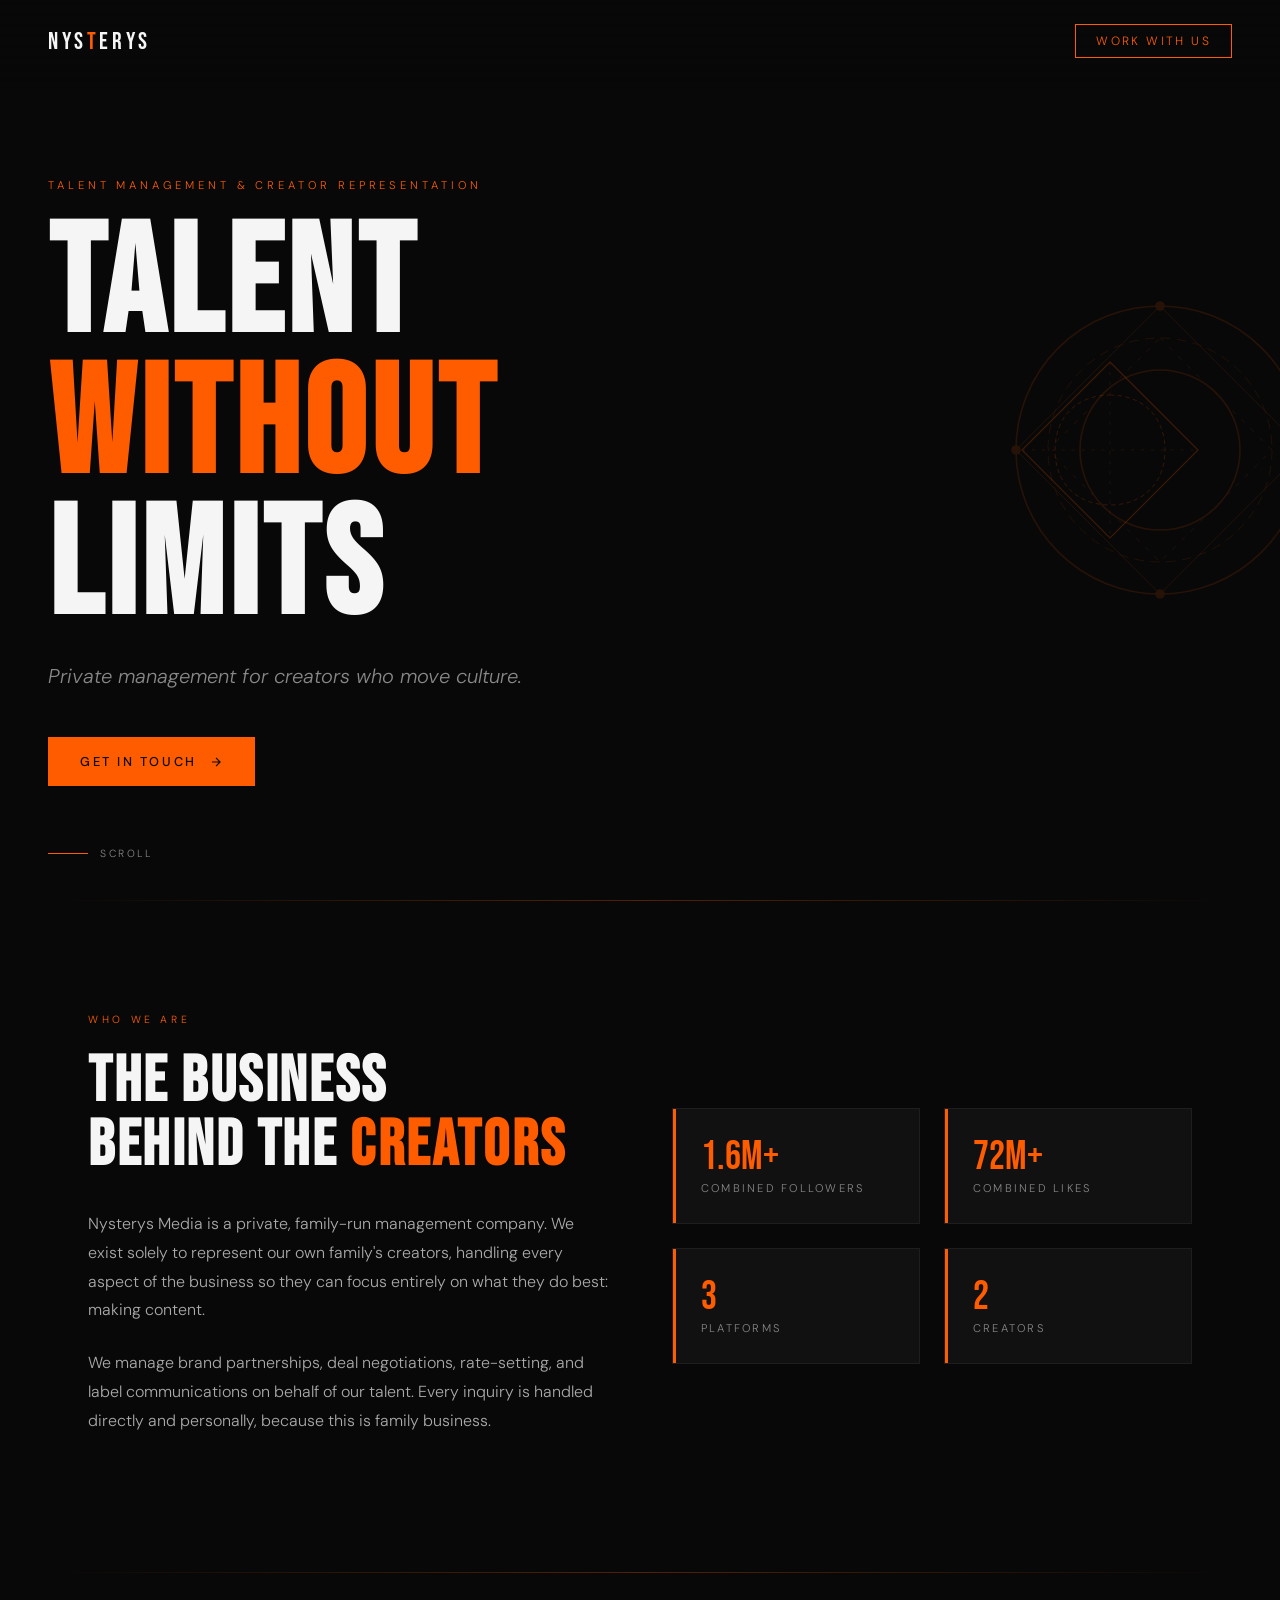
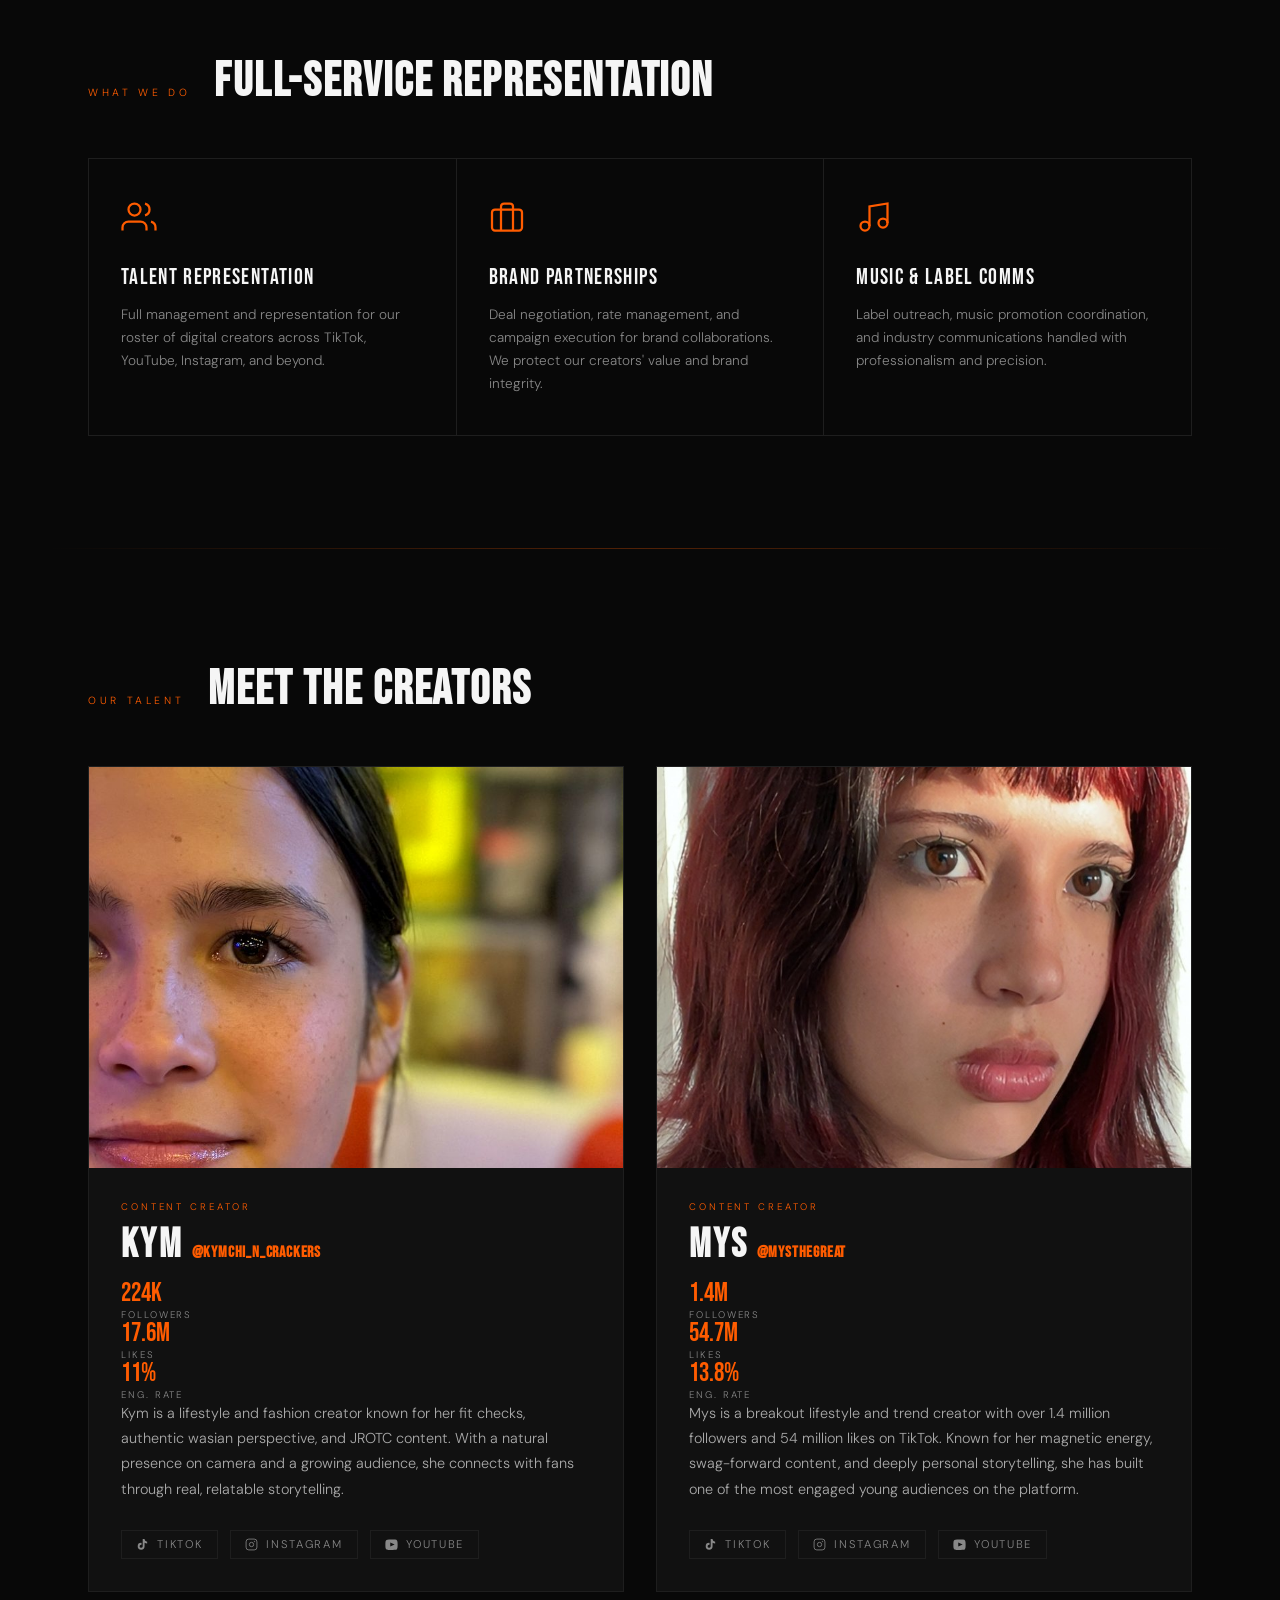
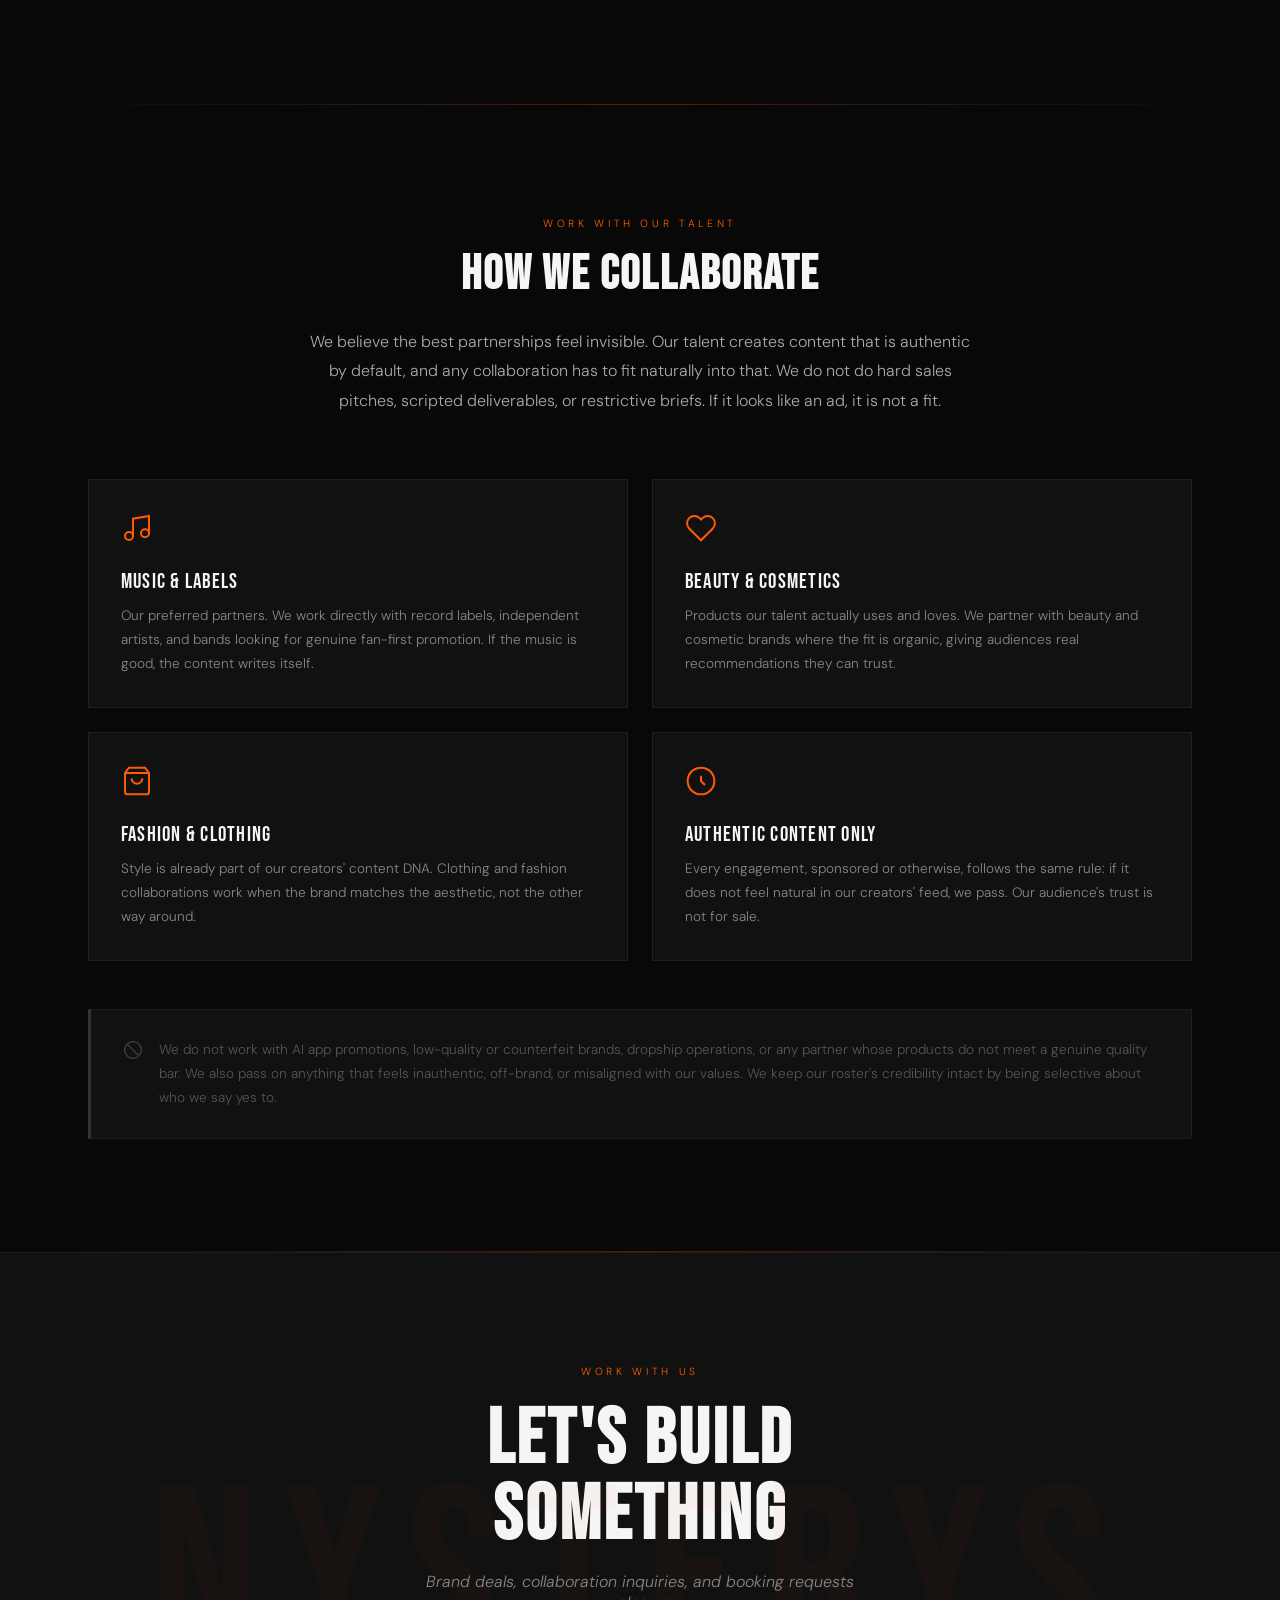
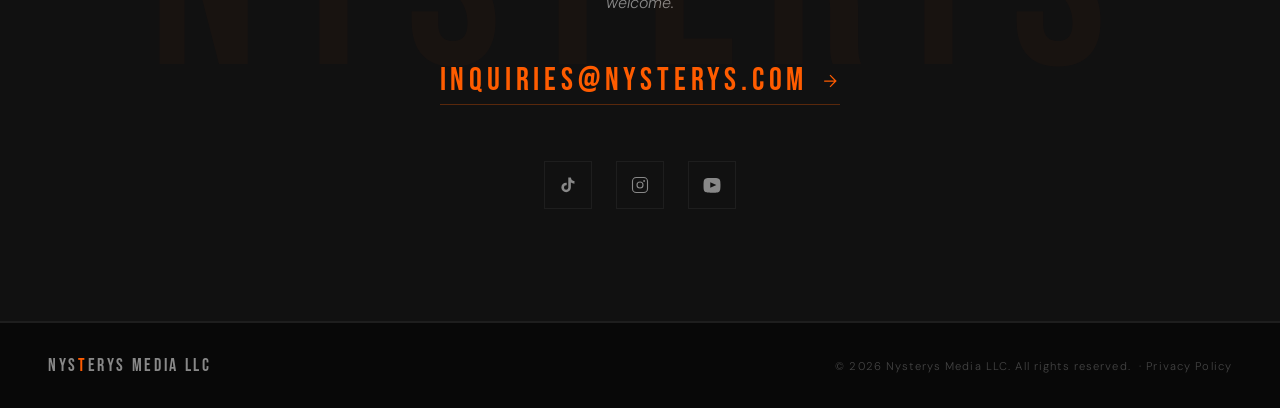
==== commit 40f5d5d0: "Fix PDF download guard, restore Mys name in data.json" ====
--- a/index.html
+++ b/index.html
@@ -3,19 +3,21 @@
  <head>
   <meta charset="utf-8"/>
   <meta content="width=device-width, initial-scale=1.0" name="viewport"/>
-  <title>Nysterys Media — Creator Talent Management</title>
+  <title>
+   Nysterys Media
+  </title>
   <link href="//fonts.googleapis.com" rel="dns-prefetch"/>
   <link crossorigin="" href="https://fonts.googleapis.com" rel="preconnect"/>
   <meta content="#080808" name="theme-color"/>
-  <meta content="Nysterys Media is a private talent management company representing Kym and Mys — family creators with 1.6M+ combined followers across TikTok, YouTube, and Instagram." name="description"/>
+  <meta content="Nysterys Media is a private talent management company representing an exclusive roster of family creators across TikTok, YouTube, and Instagram." name="description"/>
   <meta content="Nysterys Media" property="og:title"/>
-  <meta content="Private talent management representing Kym and Mys — 1.6M+ combined followers across TikTok, YouTube, and Instagram." property="og:description"/>
+  <meta content="Private talent management representing 1.6M+ followers across TikTok, YouTube, and Instagram." property="og:description"/>
   <meta content="https://nysterys.com/kym.jpg" property="og:image"/>
   <meta content="https://nysterys.com" property="og:url"/>
   <meta content="website" property="og:type"/>
   <meta content="summary_large_image" name="twitter:card"/>
   <meta content="Nysterys Media" name="twitter:title"/>
-  <meta content="Private talent management representing Kym and Mys — 1.6M+ combined followers across TikTok, YouTube, and Instagram." name="twitter:description"/>
+  <meta content="Private talent management representing 1.6M+ followers across TikTok, YouTube, and Instagram." name="twitter:description"/>
   <meta content="https://nysterys.com/kym.jpg" name="twitter:image"/>
   <link href="https://fonts.googleapis.com/css2?family=Bebas+Neue&amp;family=DM+Sans:ital,wght@0,300;0,400;0,500;1,300&amp;display=swap" rel="stylesheet"/>
 
@@ -24,33 +26,12 @@
     "@context": "https://schema.org",
     "@graph": [
       {
-        "@type": "WebSite",
-        "@id": "https://nysterys.com/#website",
-        "url": "https://nysterys.com",
-        "name": "Nysterys Media",
-        "description": "Private creator talent management representing Kym and Mys.",
-        "publisher": { "@id": "https://nysterys.com/#organization" }
-      },
-      {
-        "@type": "WebPage",
-        "@id": "https://nysterys.com/#webpage",
-        "url": "https://nysterys.com",
-        "name": "Nysterys Media — Creator Talent Management",
-        "isPartOf": { "@id": "https://nysterys.com/#website" },
-        "about": { "@id": "https://nysterys.com/#organization" }
-      },
-      {
         "@type": "Organization",
         "@id": "https://nysterys.com/#organization",
         "name": "Nysterys Media LLC",
         "url": "https://nysterys.com",
-        "logo": {
-          "@type": "ImageObject",
-          "url": "https://nysterys.com/kym.jpg",
-          "width": 400,
-          "height": 400
-        },
-        "description": "Nysterys Media is a private talent management company representing Kym and Mys — family creators with 1.6M+ combined followers across TikTok, YouTube, and Instagram.",
+        "logo": "https://nysterys.com/kym.jpg",
+        "description": "Nysterys Media is a private talent management company representing an exclusive roster of family creators across TikTok, YouTube, and Instagram.",
         "email": "inquiries@nysterys.com",
         "sameAs": [
           "https://www.tiktok.com/@Nysterys",
@@ -63,7 +44,7 @@
         "@id": "https://nysterys.com/#kym",
         "name": "Kym",
         "jobTitle": "Content Creator",
-        "description": "Lifestyle and fashion creator known for fit checks, authentic wasian perspective, and JROTC content. 224K followers, 17.6M likes.",
+        "description": "Lifestyle and fashion creator known for fit checks, authentic wasian perspective, and JROTC content.",
         "affiliation": { "@id": "https://nysterys.com/#organization" },
         "sameAs": [
           "https://www.tiktok.com/@kymchi_n_crackers",
@@ -76,7 +57,7 @@
         "@id": "https://nysterys.com/#mys",
         "name": "Mys",
         "jobTitle": "Content Creator",
-        "description": "Breakout lifestyle and trend creator with 1.4M followers and 54.7M likes on TikTok.",
+        "description": "Breakout lifestyle and trend creator with over 1.4 million followers and 54 million likes on TikTok.",
         "affiliation": { "@id": "https://nysterys.com/#organization" },
         "sameAs": [
           "https://www.tiktok.com/@mysthegreat",
@@ -88,6 +69,71 @@
   }
   </script>
   <style>
+   *,
+*::before,
+*::after {
+  box-sizing: border-box;
+  margin: 0;
+  padding: 0
+}
+
+:root {
+  --black: #080808;
+  --surface: #111;
+  --border: #1e1e1e;
+  --orange: #ff5c00;
+  --orange2: #ff8c42;
+  --white: #f5f5f5;
+  --muted: #888
+}
+
+html {
+  scroll-behavior: smooth
+}
+
+body {
+  background: var(--black);
+  color: var(--white);
+  font-family: 'DM Sans', sans-serif;
+  font-weight: 300;
+  overflow-x: hidden
+}
+
+body::before {
+  content: '';
+  position: fixed;
+  inset: 0;
+  background-image: url("data:image/svg+xml,%3CsvgviewBox='00256256'xmlns='http://www.w3.org/2000/svg'%3E%3Cfilterid='n'%3E%3CfeTurbulencetype='fractalNoise'baseFrequency='.9'numOctaves='4'stitchTiles='stitch'/%3E%3C/filter%3E%3Crectwidth='100%25'height='100%25'filter='url(%23n)'opacity='.04'/%3E%3C/svg%3E");
+  pointer-events: none;
+  z-index: 1000;
+  opacity: .35
+}
+
+nav {
+  position: fixed;
+  top: 0;
+  left: 0;
+  right: 0;
+  display: flex;
+  align-items: center;
+  justify-content: space-between;
+  padding: 1.5rem 3rem;
+  z-index: 100;
+  background: linear-gradient(to bottom, rgba(8, 8, 8, .95), transparent)
+}
+
+.nav-logo {
+  font-family: 'Bebas Neue', sans-serif;
+  font-size: 1.5rem;
+  letter-spacing: .15em;
+  color: var(--white);
+  text-decoration: none
+}
+
+.nav-logo span {
+  color: var(--orange)
+}
+
 .nav-cta {
   font-size: .75rem;
   letter-spacing: .2em;
@@ -96,12 +142,12 @@
   text-decoration: none;
   border: 1px solid var(--orange);
   padding: .5rem 1.25rem;
-  transition: background .2s, color .2s;
+  transition: background .2s, color .2s
 }
 
 .nav-cta:hover {
   background: var(--orange);
-  color: var(--black);
+  color: var(--black)
 }
 
 .hero {
@@ -112,7 +158,7 @@
   align-items: flex-start;
   padding: 8rem 3rem 4rem;
   position: relative;
-  overflow: hidden;
+  overflow: hidden
 }
 
 .logo-mark {
@@ -123,7 +169,7 @@
   top: 50%;
   transform: translateY(-50%);
   opacity: .12;
-  animation: spin 40s linear infinite;
+  animation: spin 40s linear infinite
 }
 
 .logo-mark-inner {
@@ -134,12 +180,12 @@
   top: 50%;
   transform: translateY(-50%);
   opacity: .22;
-  animation: spin 25s linear infinite reverse;
+  animation: spin 25s linear infinite reverse
 }
 
 @keyframes spin {
   to {
-    transform: translateY(-50%) rotate(360deg);
+    transform: translateY(-50%) rotate(360deg)
   }
 }
 
@@ -150,7 +196,7 @@
   color: var(--orange);
   margin-bottom: 1.5rem;
   opacity: 0;
-  animation: fadeUp .8s .2s forwards;
+  animation: fadeUp .8s .2s forwards
 }
 
 .hero-title {
@@ -160,11 +206,11 @@
   letter-spacing: .03em;
   margin-bottom: 1.5rem;
   opacity: 0;
-  animation: fadeUp .8s .4s forwards;
+  animation: fadeUp .8s .4s forwards
 }
 
 .hero-title .accent {
-  color: var(--orange);
+  color: var(--orange)
 }
 
 .hero-tagline {
@@ -175,7 +221,7 @@
   margin-bottom: 3rem;
   max-width: 480px;
   opacity: 0;
-  animation: fadeUp .8s .6s forwards;
+  animation: fadeUp .8s .6s forwards
 }
 
 .hero-cta {
@@ -192,17 +238,17 @@
   padding: 1rem 2rem;
   opacity: 0;
   animation: fadeUp .8s .8s forwards;
-  transition: background .2s, gap .2s;
+  transition: background .2s, gap .2s
 }
 
 .hero-cta:hover {
   background: var(--orange2);
-  gap: 1.25rem;
+  gap: 1.25rem
 }
 
 .hero-cta svg {
   width: 14px;
-  height: 14px;
+  height: 14px
 }
 
 .hero-scroll {
@@ -217,38 +263,45 @@
   text-transform: uppercase;
   color: var(--muted);
   opacity: 0;
-  animation: fadeUp .8s 1.2s forwards;
+  animation: fadeUp .8s 1.2s forwards
 }
 
 .scroll-line {
   width: 40px;
   height: 1px;
   background: var(--orange);
-  animation: scrollPulse 2s infinite;
+  animation: scrollPulse 2s infinite
 }
 
 @keyframes scrollPulse {
 
   0%,
   100% {
-    width: 40px;
+    width: 40px
   }
 
   50% {
-    width: 60px;
+    width: 60px
   }
 }
 
 @keyframes fadeUp {
   from {
     opacity: 0;
-    transform: translateY(24px);
+    transform: translateY(24px)
   }
 
   to {
     opacity: 1;
-    transform: translateY(0);
-  }
+    transform: translateY(0)
+  }
+}
+
+.divider {
+  height: 1px;
+  background: linear-gradient(to right, transparent, var(--orange), transparent);
+  margin: 0 3rem;
+  opacity: .3
 }
 
 .about {
@@ -258,7 +311,7 @@
   gap: 4rem;
   align-items: center;
   max-width: 1200px;
-  margin: 0 auto;
+  margin: 0 auto
 }
 
 .about-label {
@@ -266,7 +319,7 @@
   letter-spacing: .35em;
   text-transform: uppercase;
   color: var(--orange);
-  margin-bottom: 1.5rem;
+  margin-bottom: 1.5rem
 }
 
 .about-heading {
@@ -274,24 +327,24 @@
   font-size: clamp(2.5rem, 5vw, 4rem);
   line-height: 1;
   letter-spacing: .04em;
-  margin-bottom: 2rem;
+  margin-bottom: 2rem
 }
 
 .about-heading span {
-  color: var(--orange);
+  color: var(--orange)
 }
 
 .about-body {
   font-size: 1rem;
   line-height: 1.8;
   color: #aaa;
-  margin-bottom: 1.5rem;
+  margin-bottom: 1.5rem
 }
 
 .about-stats {
   display: grid;
   grid-template-columns: 1fr 1fr;
-  gap: 1.5rem;
+  gap: 1.5rem
 }
 
 .stat {
@@ -299,7 +352,7 @@
   border: 1px solid var(--border);
   padding: 1.75rem;
   position: relative;
-  overflow: hidden;
+  overflow: hidden
 }
 
 .stat::before {
@@ -309,7 +362,7 @@
   left: 0;
   width: 3px;
   height: 100%;
-  background: var(--orange);
+  background: var(--orange)
 }
 
 .stat-number {
@@ -317,26 +370,40 @@
   font-size: 2.5rem;
   color: var(--orange);
   line-height: 1;
-  margin-bottom: .25rem;
+  margin-bottom: .25rem
 }
 
 .stat-label {
   font-size: .7rem;
   letter-spacing: .2em;
   text-transform: uppercase;
-  color: var(--muted);
+  color: var(--muted)
 }
 
 .services {
   padding: 5rem 3rem 7rem;
   max-width: 1200px;
-  margin: 0 auto;
+  margin: 0 auto
+}
+
+.section-header {
+  display: flex;
+  align-items: baseline;
+  gap: 1.5rem;
+  margin-bottom: 3rem
+}
+
+.section-label {
+  font-size: .65rem;
+  letter-spacing: .35em;
+  text-transform: uppercase;
+  color: var(--orange)
 }
 
 .section-title {
   font-family: 'Bebas Neue', sans-serif;
   font-size: clamp(2rem, 4vw, 3rem);
-  letter-spacing: .04em;
+  letter-spacing: .04em
 }
 
 .services-grid {
@@ -344,7 +411,7 @@
   grid-template-columns: repeat(3, 1fr);
   gap: 1px;
   background: var(--border);
-  border: 1px solid var(--border);
+  border: 1px solid var(--border)
 }
 
 .service-card {
@@ -352,7 +419,7 @@
   padding: 2.5rem 2rem;
   transition: background .3s;
   position: relative;
-  overflow: hidden;
+  overflow: hidden
 }
 
 .service-card::after {
@@ -365,35 +432,35 @@
   background: var(--orange);
   transform: scaleX(0);
   transition: transform .3s;
-  transform-origin: left;
+  transform-origin: left
 }
 
 .service-card:hover {
-  background: var(--surface);
+  background: var(--surface)
 }
 
 .service-card:hover::after {
-  transform: scaleX(1);
+  transform: scaleX(1)
 }
 
 .service-icon {
   width: 36px;
   height: 36px;
   margin-bottom: 1.5rem;
-  color: var(--orange);
+  color: var(--orange)
 }
 
 .service-name {
   font-family: 'Bebas Neue', sans-serif;
   font-size: 1.4rem;
   letter-spacing: .06em;
-  margin-bottom: .75rem;
+  margin-bottom: .75rem
 }
 
 .service-desc {
   font-size: .85rem;
   line-height: 1.7;
-  color: var(--muted);
+  color: var(--muted)
 }
 
 .contact {
@@ -403,7 +470,7 @@
   padding: 7rem 3rem;
   text-align: center;
   position: relative;
-  overflow: hidden;
+  overflow: hidden
 }
 
 .contact::before {
@@ -417,7 +484,7 @@
   transform: translate(-50%, -50%);
   pointer-events: none;
   white-space: nowrap;
-  letter-spacing: .1em;
+  letter-spacing: .1em
 }
 
 .contact-label {
@@ -425,7 +492,7 @@
   letter-spacing: .35em;
   text-transform: uppercase;
   color: var(--orange);
-  margin-bottom: 1.5rem;
+  margin-bottom: 1.5rem
 }
 
 .contact-heading {
@@ -433,7 +500,7 @@
   font-size: clamp(2.5rem, 6vw, 5rem);
   letter-spacing: .04em;
   line-height: 1;
-  margin-bottom: 1rem;
+  margin-bottom: 1rem
 }
 
 .contact-sub {
@@ -443,7 +510,7 @@
   margin-bottom: 3rem;
   max-width: 440px;
   margin-left: auto;
-  margin-right: auto;
+  margin-right: auto
 }
 
 .contact-email {
@@ -458,18 +525,18 @@
   border-bottom: 1px solid rgba(255, 92, 0, .3);
   padding-bottom: .25rem;
   transition: border-color .2s, gap .2s;
-  margin-bottom: 3.5rem;
+  margin-bottom: 3.5rem
 }
 
 .contact-email:hover {
   border-color: var(--orange);
-  gap: 1.25rem;
+  gap: 1.25rem
 }
 
 .social-links {
   display: flex;
   justify-content: center;
-  gap: 1.5rem;
+  gap: 1.5rem
 }
 
 .social-link {
@@ -481,31 +548,56 @@
   border: 1px solid var(--border);
   color: var(--muted);
   text-decoration: none;
-  transition: border-color .2s, color .2s, background .2s;
+  transition: border-color .2s, color .2s, background .2s
 }
 
 .social-link:hover {
   border-color: var(--orange);
   color: var(--orange);
-  background: rgba(255, 92, 0, .06);
+  background: rgba(255, 92, 0, .06)
 }
 
 .social-link svg {
   width: 18px;
-  height: 18px;
+  height: 18px
+}
+
+footer {
+  padding: 2rem 3rem;
+  display: flex;
+  align-items: center;
+  justify-content: space-between;
+  border-top: 1px solid var(--border)
+}
+
+.footer-logo {
+  font-family: 'Bebas Neue', sans-serif;
+  font-size: 1.1rem;
+  letter-spacing: .15em;
+  color: var(--muted)
+}
+
+.footer-logo span {
+  color: var(--orange)
+}
+
+.footer-copy {
+  font-size: .7rem;
+  letter-spacing: .1em;
+  color: #444
 }
 
 .roster {
   padding: 7rem 3rem;
   max-width: 1200px;
-  margin: 0 auto;
+  margin: 0 auto
 }
 
 .roster-grid {
   display: grid;
   grid-template-columns: 1fr 1fr;
   gap: 2rem;
-  margin-top: 3rem;
+  margin-top: 3rem
 }
 
 .talent-card {
@@ -514,11 +606,11 @@
   overflow: hidden;
   position: relative;
   transition: border-color .3s;
-  cursor: pointer;
+  cursor: pointer
 }
 
 .talent-card:hover {
-  border-color: var(--orange);
+  border-color: var(--orange)
 }
 
 .talent-card::before {
@@ -532,11 +624,11 @@
   transform: scaleX(0);
   transform-origin: left;
   transition: transform .4s ease;
-  z-index: 2;
+  z-index: 2
 }
 
 .talent-card:hover::before {
-  transform: scaleX(1);
+  transform: scaleX(1)
 }
 
 .talent-photo {
@@ -547,7 +639,7 @@
   overflow: hidden;
   display: flex;
   align-items: center;
-  justify-content: center;
+  justify-content: center
 }
 
 .talent-photo img {
@@ -555,11 +647,11 @@
   height: 100%;
   object-fit: cover;
   display: block;
-  transition: transform .5s ease;
+  transition: transform .5s ease
 }
 
 .talent-card:hover .talent-photo img {
-  transform: scale(1.04);
+  transform: scale(1.04)
 }
 
 .talent-placeholder {
@@ -570,14 +662,14 @@
   justify-content: center;
   background: linear-gradient(135deg, #141414 0, #1a1a1a 100%);
   position: relative;
-  overflow: hidden;
+  overflow: hidden
 }
 
 .talent-placeholder::after {
   content: '';
   position: absolute;
   inset: 0;
-  background: radial-gradient(ellipse at 50% 0, rgba(255, 92, 0, .08) 0, transparent 70%);
+  background: radial-gradient(ellipse at 50% 0, rgba(255, 92, 0, .08) 0, transparent 70%)
 }
 
 .placeholder-initial {
@@ -587,33 +679,33 @@
   letter-spacing: .05em;
   position: relative;
   z-index: 1;
-  user-select: none;
+  user-select: none
 }
 
 .placeholder-ring {
   position: absolute;
   border: 1px solid rgba(255, 92, 0, .1);
-  border-radius: 50%;
+  border-radius: 50%
 }
 
 .placeholder-ring:nth-child(1) {
   width: 200px;
-  height: 200px;
+  height: 200px
 }
 
 .placeholder-ring:nth-child(2) {
   width: 280px;
   height: 280px;
-  border-style: dashed;
+  border-style: dashed
 }
 
 .placeholder-ring:nth-child(3) {
   width: 360px;
-  height: 360px;
+  height: 360px
 }
 
 .talent-body {
-  padding: 2rem;
+  padding: 2rem
 }
 
 .talent-tag {
@@ -621,7 +713,7 @@
   letter-spacing: .3em;
   text-transform: uppercase;
   color: var(--orange);
-  margin-bottom: .75rem;
+  margin-bottom: .75rem
 }
 
 .talent-name {
@@ -629,19 +721,19 @@
   font-size: 2.5rem;
   letter-spacing: .06em;
   line-height: 1;
-  margin-bottom: 1rem;
+  margin-bottom: 1rem
 }
 
 .talent-bio {
   font-size: .9rem;
   line-height: 1.75;
   color: #aaa;
-  margin-bottom: 1.75rem;
+  margin-bottom: 1.75rem
 }
 
 .talent-socials {
   display: flex;
-  gap: .75rem;
+  gap: .75rem
 }
 
 .talent-social {
@@ -655,59 +747,72 @@
   text-decoration: none;
   border: 1px solid var(--border);
   padding: .4rem .9rem;
-  transition: border-color .2s, color .2s;
+  transition: border-color .2s, color .2s
 }
 
 .talent-social:hover {
   border-color: var(--orange);
-  color: var(--orange);
+  color: var(--orange)
 }
 
 .talent-social svg {
   width: 13px;
-  height: 13px;
+  height: 13px
 }
 
 @media(max-width:768px) {
+  nav {
+    padding: 1.25rem 1.5rem
+  }
 
   .hero {
-    padding: 7rem 1.5rem 4rem;
+    padding: 7rem 1.5rem 4rem
   }
 
   .logo-mark,
   .logo-mark-inner {
-    display: none;
+    display: none
   }
 
   .about {
     grid-template-columns: 1fr;
-    padding: 4rem 1.5rem;
+    padding: 4rem 1.5rem
   }
 
   .services {
-    padding: 3rem 1.5rem 5rem;
+    padding: 3rem 1.5rem 5rem
   }
 
   .services-grid {
-    grid-template-columns: 1fr;
+    grid-template-columns: 1fr
   }
 
   .roster {
-    padding: 4rem 1.5rem;
+    padding: 4rem 1.5rem
   }
 
   .roster-grid {
-    grid-template-columns: 1fr;
+    grid-template-columns: 1fr
   }
 
   .contact {
-    padding: 5rem 1.5rem;
+    padding: 5rem 1.5rem
+  }
+
+  footer {
+    flex-direction: column;
+    gap: 1rem;
+    text-align: center;
+    padding: 1.5rem
   }
 
   .hero-scroll {
-    left: 1.5rem;
-  }
-
+    left: 1.5rem
+  }
+
+  .divider {
+    margin: 0 1.5rem
+  }
 }
 
     .footer-copy a {
@@ -728,14 +833,14 @@
 
 .talent-stat {
   display: flex;
-  flex-direction: column;
+  flex-direction: column
 }
 
 .stat-val {
   font-family: 'Bebas Neue', sans-serif;
   font-size: 1.6rem;
   color: var(--orange);
-  line-height: 1;
+  line-height: 1
 }
 
 .stat-lbl {
@@ -743,41 +848,41 @@
   letter-spacing: .2em;
   text-transform: uppercase;
   color: var(--muted);
-  margin-top: .1rem;
+  margin-top: .1rem
 }
 
 .partner {
   padding: 7rem 3rem;
   max-width: 1200px;
-  margin: 0 auto;
+  margin: 0 auto
 }
 
 .partner-intro {
   max-width: 680px;
   margin: 0 auto 4rem;
-  text-align: center;
+  text-align: center
 }
 
 .partner-intro .section-label {
   display: block;
-  margin-bottom: 1rem;
+  margin-bottom: 1rem
 }
 
 .partner-intro .section-title {
-  margin-bottom: 1.5rem;
+  margin-bottom: 1.5rem
 }
 
 .partner-intro p {
   font-size: 1rem;
   line-height: 1.85;
-  color: #aaa;
+  color: #aaa
 }
 
 .partner-grid {
   display: grid;
   grid-template-columns: 1fr 1fr;
   gap: 1.5rem;
-  margin-bottom: 3rem;
+  margin-bottom: 3rem
 }
 
 .partner-card {
@@ -786,7 +891,7 @@
   padding: 2rem;
   position: relative;
   overflow: hidden;
-  transition: border-color .3s;
+  transition: border-color .3s
 }
 
 .partner-card::before {
@@ -799,35 +904,35 @@
   background: var(--orange);
   transform: scaleY(0);
   transition: transform .3s;
-  transform-origin: top;
+  transform-origin: top
 }
 
 .partner-card:hover {
-  border-color: var(--orange);
+  border-color: var(--orange)
 }
 
 .partner-card:hover::before {
-  transform: scaleY(1);
+  transform: scaleY(1)
 }
 
 .partner-card-icon {
   width: 32px;
   height: 32px;
   color: var(--orange);
-  margin-bottom: 1.25rem;
+  margin-bottom: 1.25rem
 }
 
 .partner-card-title {
   font-family: 'Bebas Neue', sans-serif;
   font-size: 1.3rem;
   letter-spacing: .06em;
-  margin-bottom: .6rem;
+  margin-bottom: .6rem
 }
 
 .partner-card-text {
   font-size: .85rem;
   line-height: 1.75;
-  color: var(--muted);
+  color: var(--muted)
 }
 
 .partner-nope {
@@ -837,41 +942,35 @@
   padding: 1.75rem 2rem;
   display: flex;
   align-items: flex-start;
-  gap: 1rem;
+  gap: 1rem
 }
 
 .partner-nope-icon {
   flex-shrink: 0;
   margin-top: .1rem;
-  color: #444;
+  color: #444
 }
 
 .partner-nope-text {
   font-size: .85rem;
   line-height: 1.75;
-  color: #555;
+  color: #555
 }
 
 @media(max-width:768px) {
   .partner {
-    padding: 4rem 1.5rem;
+    padding: 4rem 1.5rem
   }
 
   .partner-grid {
-    grid-template-columns: 1fr;
+    grid-template-columns: 1fr
   }
 }
   </style>
-  <link rel="sitemap" type="application/xml" href="/sitemap.xml" />
-  <link rel="canonical" href="https://nysterys.com/" />
-  <link rel="preload" href="https://fonts.googleapis.com/css2?family=Bebas+Neue&amp;family=DM+Sans:ital,wght@0,300;0,400;0,500;1,300&amp;display=swap" as="style" />
-  <link rel="stylesheet" href="global.css" />
-  <script src="icons.js" defer></script>
-  <script src="utils.js"></script>
-</head>
+ </head>
  <body>
   <nav>
-   <a class="nav-logo" href="/">
+   <a class="nav-logo" href="#">
     NYS<span>T</span>ERYS
    </a>
    <a class="nav-cta" href="#contact">
@@ -1271,9 +1370,18 @@
   })
   .catch(function(err) { console.error('Could not load data.json:', err); });
   </script>
-
-   <script>
-    initEmail('#contact-email-link');
+  <script>
+   // Email is assembled in JS only — never present in HTML source
+   // so Cloudflare and scrapers cannot detect or rewrite it
+   (function() {
+     var parts = ['inquiries', '@', 'nysterys', '.', 'com'];
+     var email = parts.join('');
+     var link = document.getElementById('contact-email-link');
+     if (link) {
+       link.href = 'mailto:' + email;
+       link.innerHTML = email + ' <svg viewBox="0 0 24 24" fill="none" stroke="currentColor" stroke-width="1.5" width="20" height="20"><path d="M5 12h14M12 5l7 7-7 7"/></svg>';
+     }
+   })();
   </script>
-</body>
+ </body>
 </html>
